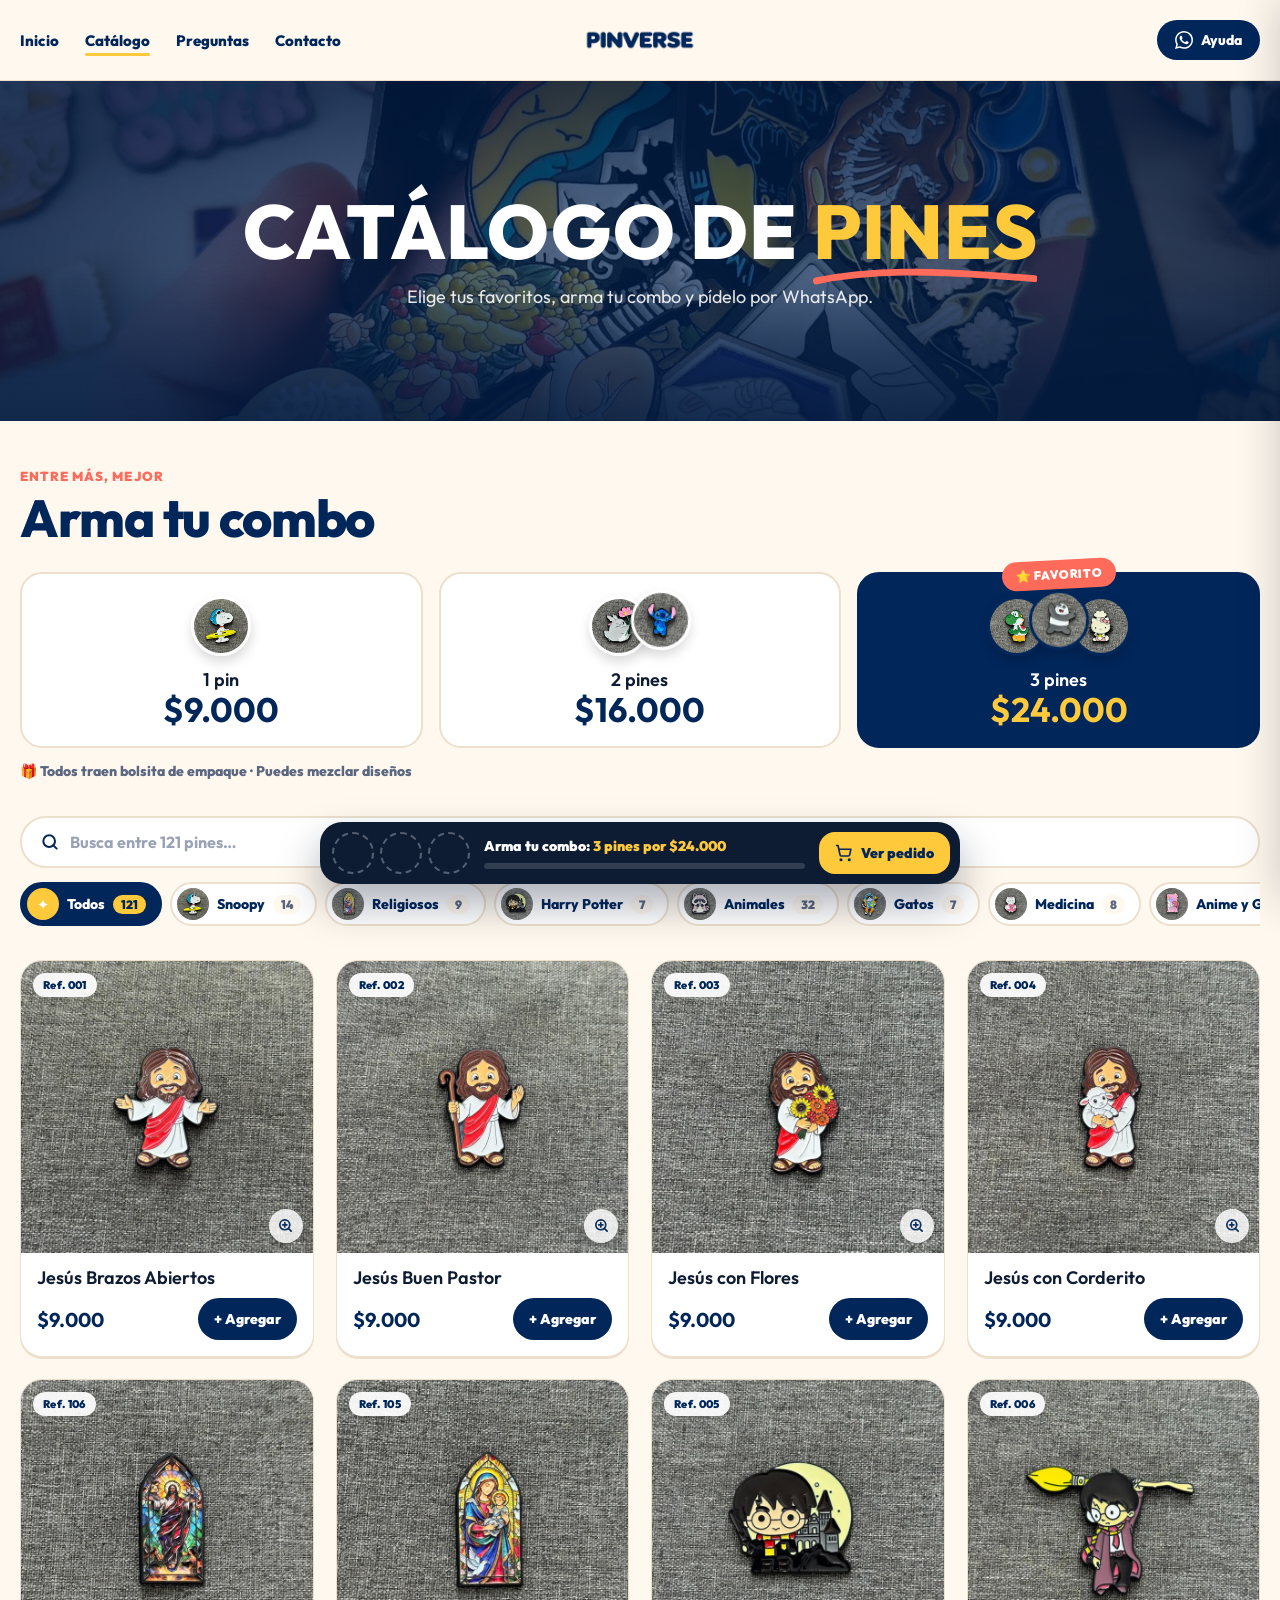
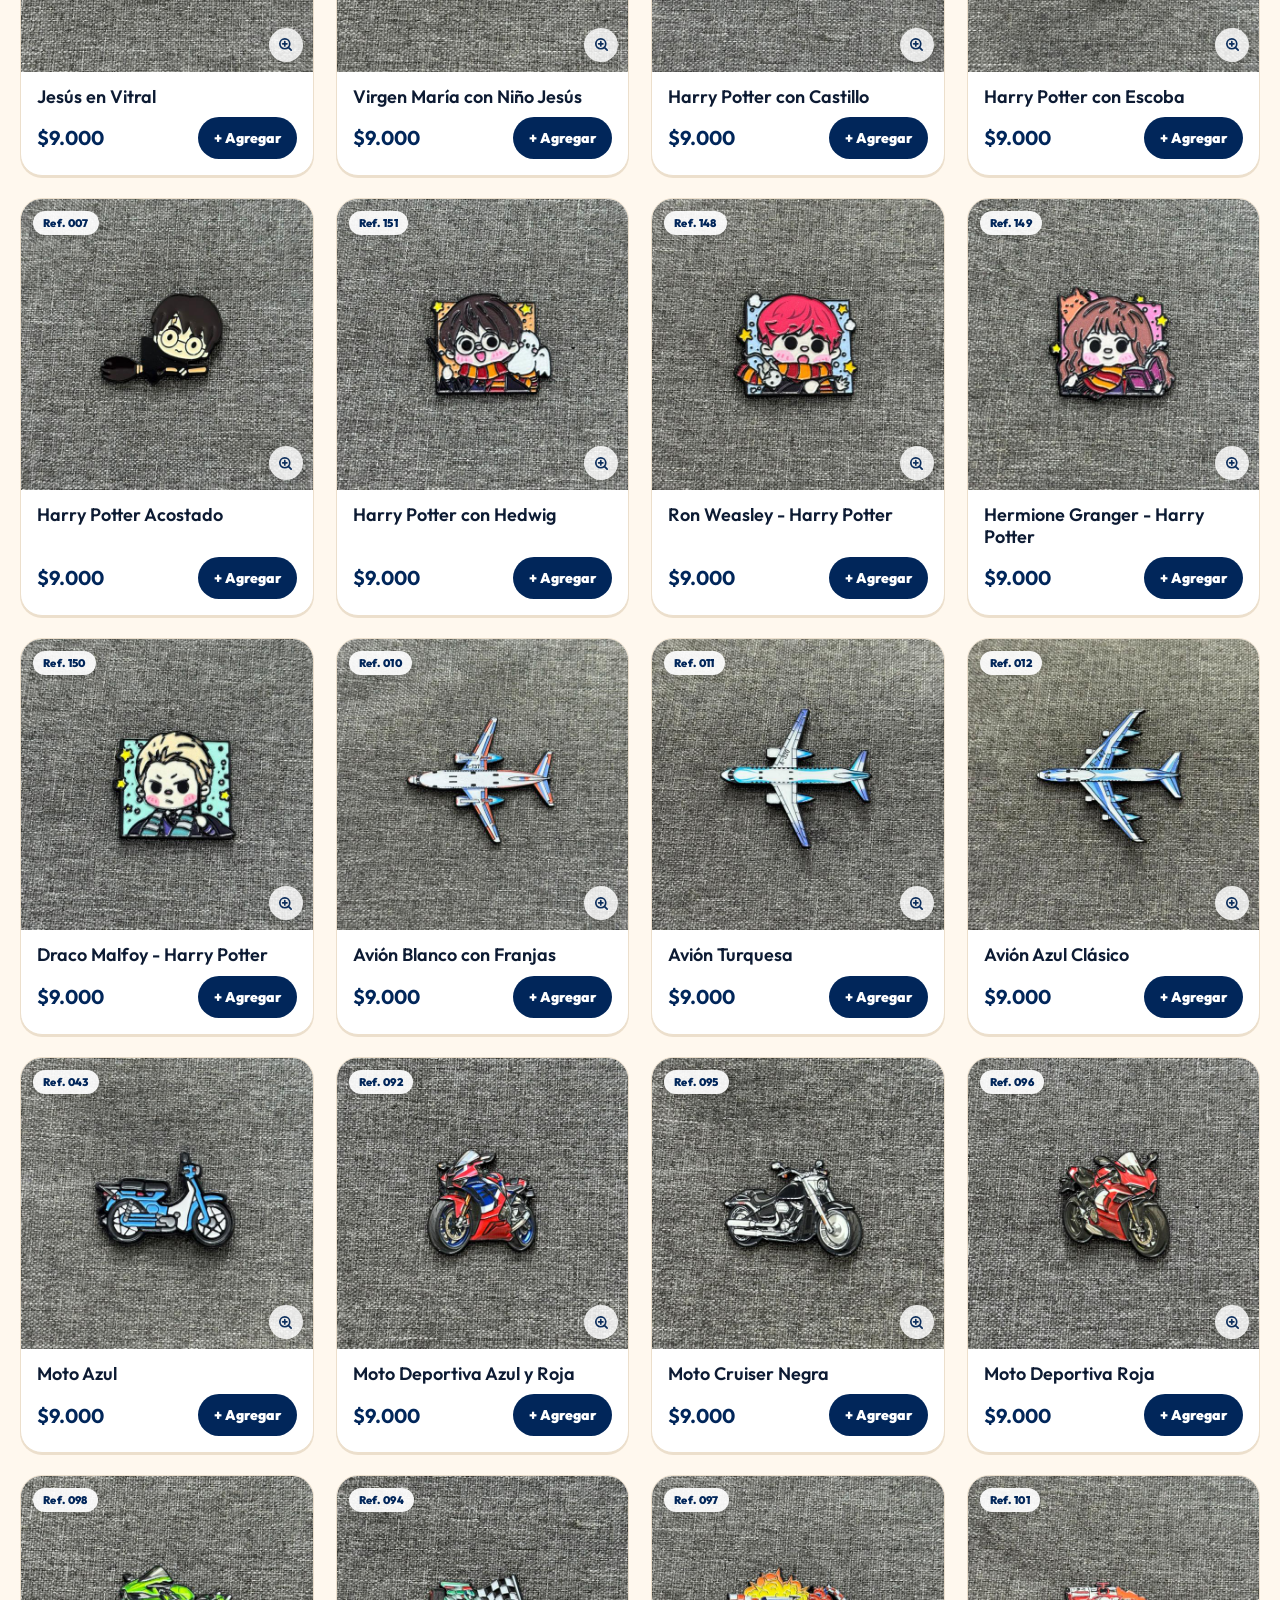
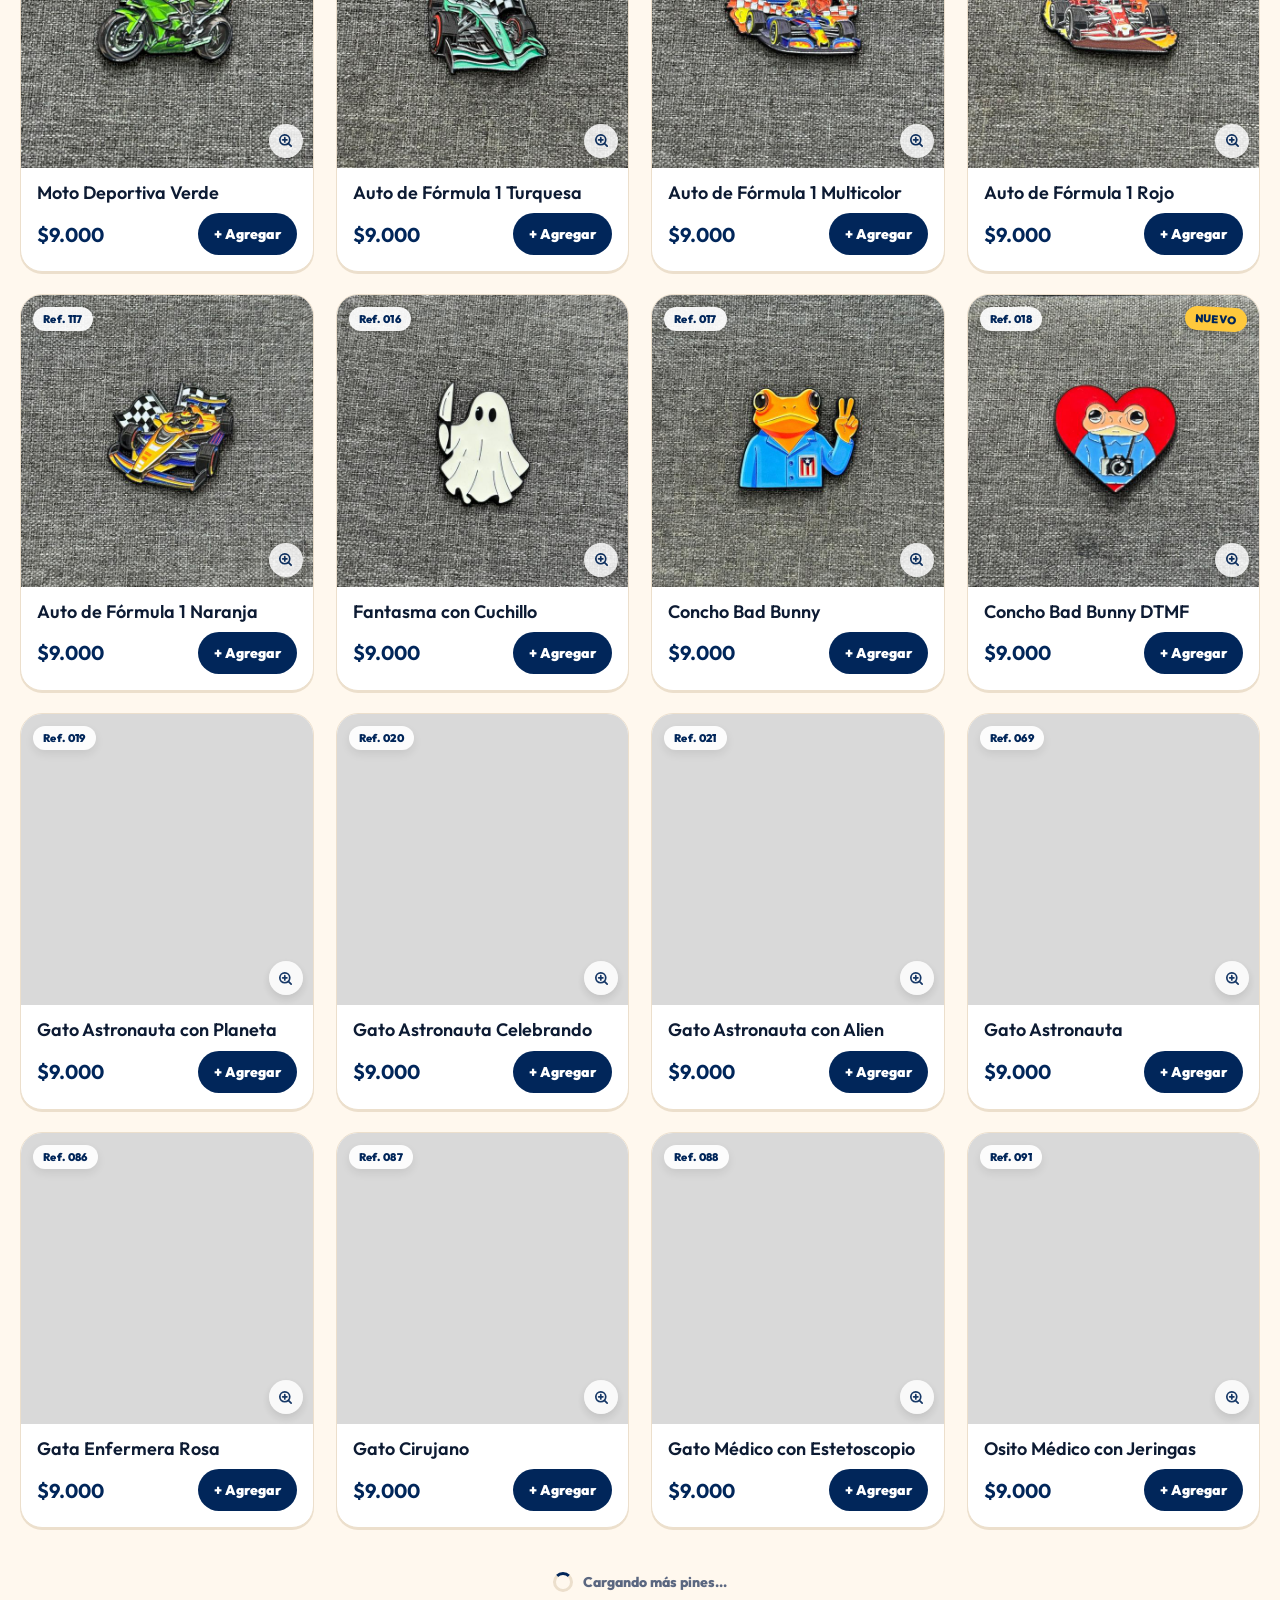
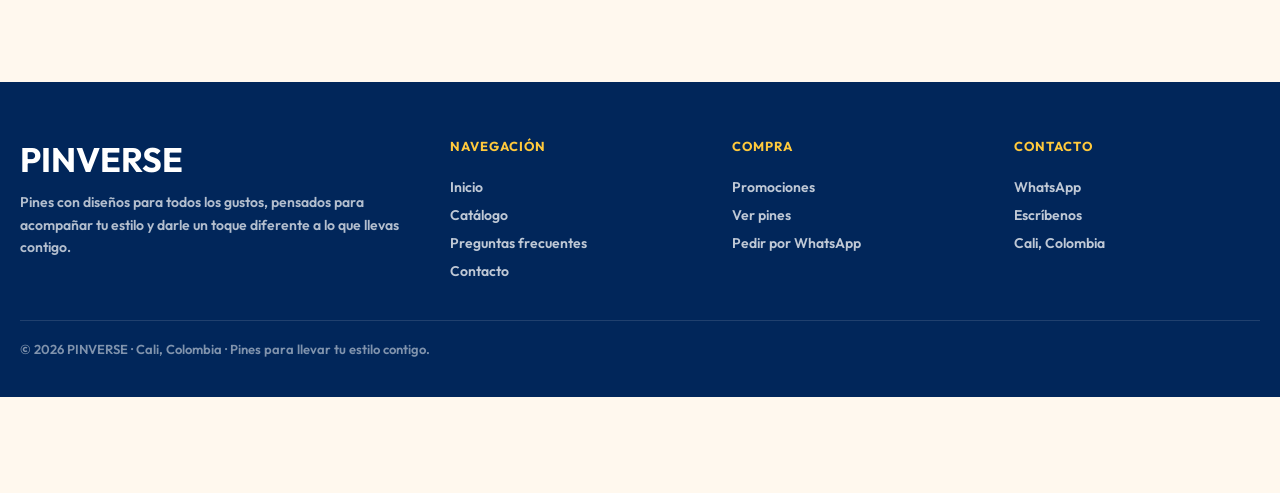
==== catalogo/index.html @ 2a7388b0 "Productos desde Google Sheets y nueva vista ampliada del pin - El catálogo y las novedades de inicio" ====
<!DOCTYPE html>
<html lang="es">
<head>
  <meta charset="UTF-8" />
  <meta name="viewport" content="width=device-width, initial-scale=1.0" />
  <meta name="theme-color" content="#01265a" />
  <meta name="description" content="Catálogo de pines PINVERSE. Explora tus diseños favoritos, arma tu combo y realiza tu pedido directamente por WhatsApp." />
  <title>PINVERSE · Catálogo</title>
  <link rel="icon" type="image/png" href="../imagenes/favicon.png" />
  <link rel="preconnect" href="https://fonts.googleapis.com" />
  <link rel="preconnect" href="https://fonts.gstatic.com" crossorigin />
  <link href="https://fonts.googleapis.com/css2?family=Outfit:wght@400;500;600;700;800;900&display=swap" rel="stylesheet" />

  <link rel="stylesheet" href="../recursos/pinverse.css" />

  <style>
    /* Estilos propios del catálogo (los compartidos están en recursos/pinverse.css) */
    body{ padding-bottom:96px; }

    /* =========================
       BUSCADOR Y FILTROS (fijos al bajar)
       ========================= */
    .toolbar{
      position:sticky; top:var(--header-h); z-index:30;
      background:rgba(255,248,238,.94);
      backdrop-filter:blur(12px);
      padding:12px 0;
      margin:0 0 6px;
    }
    .search-box{
      position:relative;
      display:flex; align-items:center;
      background:var(--paper);
      border:2px solid var(--line);
      border-radius:999px;
      height:52px;
      padding:0 8px 0 48px;
      transition:border-color .2s, box-shadow .2s;
    }
    .search-box:focus-within{ border-color:var(--navy); box-shadow:0 0 0 4px rgba(1,38,90,.08); }
    .search-icon{ position:absolute; left:18px; width:20px; height:20px; stroke:var(--navy); }
    .search-box input{
      flex:1; min-width:0; height:100%;
      border:0; outline:0; background:transparent;
      font-weight:700; font-size:16px; color:var(--ink);
    }
    .search-box input::placeholder{ color:#9aa3b5; }
    .search-box input::-webkit-search-cancel-button{ display:none; }
    .search-clear-btn{
      width:36px; height:36px; border-radius:50%;
      background:var(--cream); color:var(--navy);
      font-size:20px; font-weight:800;
      display:grid; place-items:center;
    }

    .category-rail{
      display:flex; gap:8px;
      overflow-x:auto; scrollbar-width:none;
      margin:12px 0 0; padding:2px 0 4px;
      scroll-snap-type:x proximity;
    }
    .category-rail::-webkit-scrollbar{ display:none; }
    .category-chip{
      flex:0 0 auto;
      display:inline-flex; align-items:center; gap:8px;
      height:44px; padding:0 14px 0 5px;
      background:var(--paper);
      border:2px solid var(--line);
      border-radius:999px;
      font-weight:800; font-size:14px; color:var(--navy);
      white-space:nowrap;
      scroll-snap-align:start;
      transition:border-color .2s, background .2s, transform .2s var(--ease);
    }
    .category-chip:hover{ border-color:var(--navy); transform:translateY(-2px); }
    .category-chip-img{ width:32px; height:32px; border-radius:50%; overflow:hidden; background:#ddd; flex:0 0 32px; }
    .category-chip-img img{ width:100%; height:100%; object-fit:cover; transform:scale(1.5); }
    .category-chip-all{
      width:32px; height:32px; border-radius:50%; flex:0 0 32px;
      display:grid; place-items:center; background:var(--sun); font-size:15px;
    }
    .category-chip-count{
      font-size:12px; font-weight:900;
      background:var(--cream); color:var(--muted);
      padding:2px 8px; border-radius:999px;
    }
    .category-chip.is-active{ background:var(--navy); border-color:var(--navy); color:#fff; }
    .category-chip.is-active .category-chip-count{ background:var(--sun); color:var(--navy); }


    /* =========================
       GRILLA DE PRODUCTOS
       ========================= */
    #productos{ padding-top:24px; }
    .products-grid{
      display:grid;
      grid-template-columns:repeat(4, minmax(0, 1fr));
      gap:22px;
      margin-top:18px;
    }

    .skel{ display:block; height:14px; border-radius:8px; background:linear-gradient(110deg, #ece7df 30%, #f6f2ec 50%, #ece7df 70%) 0 0/200% 100%; animation:skeleton 1.4s linear infinite; }
    .skel.corto{ width:55%; }
    .skel.boton{ height:40px; border-radius:999px; margin-top:4px; }

    .empty-state{
      grid-column:1 / -1;
      background:var(--paper); border:2px dashed var(--line); border-radius:var(--radius);
      padding:48px 20px; text-align:center;
    }
    .empty-state-mark::before{ content:"🔍"; font-size:40px; display:block; margin-bottom:10px; }
    .empty-state h3{ font-family:var(--display); font-weight:600; font-size:24px; color:var(--navy); margin-bottom:6px; }
    .empty-state p{ color:var(--muted); font-weight:700; max-width:420px; margin:0 auto 18px; line-height:1.5; }
    .empty-state button{ background:var(--sun); color:var(--navy); font-weight:900; padding:12px 20px; border-radius:999px; }

    .load-more-wrap{ display:flex; justify-content:center; margin-top:34px; }
    .load-more-btn{
      position:relative; overflow:hidden;
      display:inline-flex; align-items:center; gap:14px;
      background:var(--paper); color:var(--navy);
      border:2px solid var(--navy);
      padding:14px 26px 18px; border-radius:999px;
      font-weight:900; font-size:16px;
      transition:transform .2s var(--ease), background .2s, color .2s;
    }
    .load-more-btn:hover{ transform:translateY(-3px); background:var(--navy); color:#fff; }
    .load-more-btn > span:first-child{ display:flex; flex-direction:column; align-items:flex-start; line-height:1.2; }
    .load-more-count{ font-size:12px; font-weight:800; opacity:.7; }
    .load-more-icon{ font-size:20px; }
    .load-more-loader{ display:none; align-items:center; gap:10px; font-weight:800; font-size:14px; color:var(--muted); padding:10px 16px; border-radius:999px; }
    .spinner{
      width:20px; height:20px; border-radius:50%;
      border:3px solid var(--line); border-top-color:var(--navy);
      animation:spin .8s linear infinite;
    }
    @keyframes spin{ to{ transform:rotate(360deg); } }
    .load-more-wrap.auto .load-more-loader{ display:inline-flex; }
    .load-more-wrap.auto .load-more-btn{ display:none; }
    .load-progress-track{ position:absolute; left:0; right:0; bottom:0; height:5px; background:rgba(1,38,90,.1); }
    .load-more-progress{ display:block; height:100%; width:0; background:linear-gradient(90deg, var(--sun), var(--coral)); transition:width .5s var(--ease); }

    /* =========================
       BARRA DE COMBO (abre el carrito)
       ========================= */
    .combo-bar{
      position:fixed; left:50%; bottom:16px; z-index:60;
      width:min(calc(100% - 24px), 640px);
      transform:translateX(-50%);
      background:var(--ink); color:#fff;
      border-radius:22px;
      padding:10px 10px 10px 12px;
      display:flex; align-items:center; gap:14px;
      box-shadow:0 20px 40px rgba(13,27,51,.35);
      text-align:left;
      transition:transform .35s var(--ease);
    }
    .combo-bar:hover{ transform:translateX(-50%) translateY(-3px); }
    .combo-bar.cart-pulse{ animation:bump .55s var(--ease); }
    @keyframes bump{ 30%{ transform:translateX(-50%) translateY(-10px) scale(1.02); } }
    .combo-slots{ display:flex; gap:6px; position:relative; }
    .slot{
      width:42px; height:42px; flex:0 0 42px; border-radius:50%;
      border:2px dashed rgba(255,255,255,.3);
      overflow:hidden; position:relative;
      display:grid; place-items:center;
    }
    .slot img{ width:100%; height:100%; object-fit:cover; transform:scale(1.4); animation:slotIn .4s var(--ease); }
    @keyframes slotIn{ from{ transform:scale(.3); opacity:0; } }
    .slot.filled{ border:2px solid var(--sun); }
    .combo-info{ flex:1; min-width:0; }
    .combo-msg{ display:block; font-weight:900; font-size:14px; line-height:1.3; }
    .combo-msg em{ font-style:normal; color:var(--sun); }
    .combo-progress{ display:block; height:6px; border-radius:6px; background:rgba(255,255,255,.15); margin-top:7px; overflow:hidden; }
    .combo-progress span{ display:block; height:100%; width:0; background:linear-gradient(90deg, var(--sun), var(--coral)); border-radius:6px; transition:width .5s var(--ease); }
    .combo-total{ font-family:var(--display); font-weight:700; font-size:20px; white-space:nowrap; }
    .combo-go{
      display:inline-flex; align-items:center; gap:8px;
      background:var(--sun); color:var(--navy);
      font-weight:900; font-size:14px;
      padding:12px 16px; border-radius:16px; white-space:nowrap;
    }
    .combo-go svg{ width:18px; height:18px; stroke:currentColor; fill:none; stroke-width:2.2; stroke-linecap:round; stroke-linejoin:round; }
    .cart-float-count{
      position:absolute; top:-6px; left:-6px;
      min-width:20px; height:20px; padding:0 5px; border-radius:999px;
      background:var(--coral); color:#fff; font-size:11px; font-weight:900;
      display:grid; place-items:center; border:2px solid var(--ink);
    }
    .combo-bar.is-empty .cart-float-count, .combo-bar.is-empty .combo-total{ display:none; }

    .cart-fly-image{
      position:fixed; z-index:90; pointer-events:none;
      border-radius:50%; object-fit:cover;
      box-shadow:0 10px 24px rgba(0,0,0,.25);
      border:3px solid var(--sun);
    }

    /* =========================
       CARRITO (panel lateral)
       ========================= */
    .cart-overlay{
      position:fixed; inset:0; z-index:80;
      background:rgba(13,27,51,.5);
      opacity:0; visibility:hidden; transition:.3s ease;
    }
    .cart-overlay.is-open{ opacity:1; visibility:visible; }
    .cart-drawer{
      position:fixed; top:0; right:0; z-index:81;
      width:min(100%, 430px); height:100dvh;
      background:var(--cream);
      display:flex; flex-direction:column;
      transform:translateX(104%);
      transition:transform .4s var(--ease);
      box-shadow:-20px 0 40px rgba(13,27,51,.2);
    }
    .cart-drawer.is-open{ transform:none; }
    .cart-head{ display:flex; align-items:flex-start; justify-content:space-between; gap:14px; padding:22px 20px 16px; border-bottom:1px solid var(--line); }
    .cart-title-line{ display:flex; align-items:center; gap:10px; margin-bottom:4px; }
    .cart-title-line strong{ font-family:var(--display); font-weight:700; font-size:26px; color:var(--navy); }
    .cart-mini-count{ background:var(--sun); color:var(--navy); font-weight:900; font-size:12px; padding:4px 10px; border-radius:999px; }
    .cart-title > span{ font-size:14px; font-weight:700; color:var(--muted); }
    .cart-close{ width:42px; height:42px; border-radius:50%; background:var(--paper); border:2px solid var(--line); font-size:24px; color:var(--navy); display:grid; place-items:center; flex:0 0 42px; }
    .cart-body{ flex:1; overflow-y:auto; padding:16px 20px; }
    .cart-list{ display:grid; gap:10px; }
    .cart-item{
      display:flex; align-items:center; gap:12px;
      background:var(--paper); border:1px solid var(--line); border-radius:18px;
      padding:8px 10px 8px 8px;
      animation:cardIn .35s var(--ease) both;
    }
    .cart-item img{ width:60px; height:60px; border-radius:14px; object-fit:cover; flex:0 0 60px; }
    .cart-item-info{ flex:1; min-width:0; display:flex; flex-direction:column; gap:2px; }
    .cart-item-name{ font-family:var(--display); font-weight:600; font-size:16px; line-height:1.2; color:var(--ink); }
    .cart-item-ref{ font-size:12px; font-weight:800; color:var(--muted); }
    .cart-item-price{ font-weight:900; font-size:14px; color:var(--navy); }
    .cart-remove{ width:34px; height:34px; border-radius:50%; background:var(--cream); color:var(--coral); font-size:20px; font-weight:900; flex:0 0 34px; display:grid; place-items:center; }
    .cart-remove:hover{ background:var(--coral); color:#fff; }
    .cart-empty{ height:100%; display:grid; place-items:center; text-align:center; padding:20px; }
    .cart-empty-icon{ width:72px; height:72px; margin:0 auto 14px; border-radius:50%; background:var(--paper); border:2px dashed var(--line); display:grid; place-items:center; }
    .cart-empty-icon svg{ width:30px; height:30px; stroke:var(--navy); fill:none; stroke-width:2; }
    .cart-empty strong{ display:block; font-family:var(--display); font-weight:600; font-size:20px; color:var(--navy); margin-bottom:6px; }
    .cart-empty p{ color:var(--muted); font-weight:700; line-height:1.5; }
    .cart-foot{ padding:16px 20px 20px; border-top:1px solid var(--line); background:var(--paper); }
    .cart-goal{ font-weight:900; font-size:14px; color:var(--navy); background:var(--cream); border-radius:14px; padding:10px 12px; margin-bottom:12px; }
    .cart-goal em{ font-style:normal; color:var(--coral); }
    .cart-price-total{ display:flex; align-items:baseline; justify-content:space-between; }
    .cart-price-total span{ font-weight:800; color:var(--muted); }
    .cart-price-total strong{ font-family:var(--display); font-weight:700; font-size:32px; color:var(--navy); }
    .cart-promo-summary{ font-size:13px; font-weight:700; color:var(--muted); margin:2px 0 14px; }
    .cart-actions{ display:grid; grid-template-columns:auto 1fr; gap:10px; }
    .cart-clear{ padding:0 18px; min-height:52px; border-radius:16px; border:2px solid var(--line); font-weight:900; color:var(--muted); }
    .cart-whatsapp{ min-height:52px; border-radius:16px; background:var(--whatsapp); color:#fff; font-weight:900; font-size:16px; display:inline-flex; align-items:center; justify-content:center; gap:8px; }
    .cart-whatsapp:disabled, .cart-clear:disabled{ opacity:.45; cursor:not-allowed; }

    /* =========================
       ETIQUETAS Y LUPA EN LAS TARJETAS
       ========================= */
    .image-area[data-view-id]{ cursor:zoom-in; }
    .product-tag{
      position:absolute; top:12px; right:12px; z-index:3;
      font-size:11px; font-weight:900; letter-spacing:.03em; text-transform:uppercase;
      padding:5px 10px; border-radius:999px;
      transform:rotate(3deg);
      box-shadow:0 4px 10px rgba(0,0,0,.12);
    }
    .tag-nuevo{ background:var(--sun); color:var(--navy); }
    .tag-mas-vendido{ background:var(--coral); color:#fff; }
    .zoom-hint{
      position:absolute; right:10px; bottom:10px; z-index:3;
      width:34px; height:34px; border-radius:50%;
      display:grid; place-items:center;
      background:rgba(255,255,255,.92); color:var(--navy);
      box-shadow:0 4px 10px rgba(0,0,0,.12);
      opacity:.9; transition:transform .2s var(--ease), opacity .2s;
      pointer-events:none;
    }
    .zoom-hint svg{ width:17px; height:17px; stroke:currentColor; fill:none; stroke-width:2.4; stroke-linecap:round; }
    .product-card.is-active .zoom-hint{ transform:scale(1.12); opacity:1; }

    /* =========================
       VISTA AMPLIADA DEL PIN (tarjeta flotante que crece desde la foto)
       ========================= */
    .viewer{
      position:fixed; inset:0; z-index:90;
      display:grid; place-items:center;
      padding:16px;
      visibility:hidden;
    }
    .viewer.is-open{ visibility:visible; }
    .viewer-backdrop{
      position:absolute; inset:0;
      background:rgba(13,27,51,.55);
      backdrop-filter:blur(8px); -webkit-backdrop-filter:blur(8px);
      opacity:0; transition:opacity .35s ease;
    }
    .viewer.is-open .viewer-backdrop{ opacity:var(--backdrop, 1); }
    .viewer.is-dragging .viewer-backdrop{ transition:none; }
    .viewer-panel{
      position:relative;
      width:min(100%, 780px);
      display:grid; grid-template-columns:1.1fr 1fr;
      background:var(--paper);
      border-radius:28px;
      overflow:hidden;
      box-shadow:0 30px 70px rgba(0,0,0,.35);
      transform-origin:0 0;
      will-change:transform;
      outline:none;
    }
    .viewer-stage{
      position:relative; aspect-ratio:1/1;
      overflow:hidden; background:#d9d9d9;
      cursor:zoom-in; touch-action:none; user-select:none; -webkit-user-select:none;
    }
    .viewer-stage.zoomed{ cursor:zoom-out; }
    .viewer-stage img{
      width:100%; height:100%; object-fit:cover; display:block;
      transition:transform .35s var(--ease);
      pointer-events:none; -webkit-user-drag:none;
    }
    .viewer-stage.zoomed img{ transform:scale(2.4); }
    .viewer-stage.is-panning img{ transition:none; }
    .viewer-close{
      position:absolute; top:12px; right:12px; z-index:5;
      width:38px; height:38px; border-radius:50%;
      background:rgba(255,255,255,.94); color:var(--navy);
      font-size:24px; line-height:1; display:grid; place-items:center;
      box-shadow:0 4px 12px rgba(0,0,0,.15);
      transition:transform .2s var(--ease);
    }
    .viewer-close:hover{ transform:rotate(90deg); }
    .viewer-count{
      position:absolute; top:16px; left:14px; z-index:4;
      background:rgba(13,27,51,.62); color:#fff;
      backdrop-filter:blur(4px); -webkit-backdrop-filter:blur(4px);
      font-size:12px; font-weight:800; padding:5px 10px; border-radius:999px;
    }
    .viewer-nav{
      position:absolute; top:50%; z-index:3;
      width:40px; height:40px; margin-top:-20px; border-radius:50%;
      background:rgba(255,255,255,.92); color:var(--navy);
      font-size:26px; line-height:1; display:grid; place-items:center;
      box-shadow:0 4px 12px rgba(0,0,0,.15);
      transition:transform .2s var(--ease), opacity .2s;
    }
    .viewer-nav:hover{ transform:scale(1.1); }
    .viewer-nav.prev{ left:10px; }
    .viewer-nav.next{ right:10px; }
    .viewer-hint{
      position:absolute; left:50%; bottom:12px; transform:translateX(-50%); z-index:3;
      background:rgba(13,27,51,.7); color:#fff;
      font-size:12px; font-weight:800; white-space:nowrap;
      padding:6px 12px; border-radius:999px;
      pointer-events:none;
      animation:hintOut .4s 2.4s forwards;
    }
    @keyframes hintOut{ to{ opacity:0; transform:translate(-50%, 6px); } }
    .viewer-stage.zoomed .viewer-nav,
    .viewer-stage.zoomed .viewer-count,
    .viewer-stage.zoomed .viewer-hint{ opacity:0; pointer-events:none; }

    .viewer-info{ padding:26px 24px 24px; display:flex; flex-direction:column; gap:10px; }
    .viewer-info > *{ opacity:0; transform:translateY(12px); transition:opacity .3s ease, transform .4s var(--ease); }
    .viewer.is-ready .viewer-info > *{ opacity:1; transform:none; }
    .viewer.is-ready .viewer-info > :nth-child(2){ transition-delay:.05s; }
    .viewer.is-ready .viewer-info > :nth-child(3){ transition-delay:.1s; }
    .viewer.is-ready .viewer-info > :nth-child(4){ transition-delay:.15s; }
    .viewer-meta{ display:flex; align-items:center; gap:8px; flex-wrap:wrap; }
    .viewer-meta .product-tag{ position:static; transform:none; box-shadow:none; }
    .viewer-ref{ background:var(--cream); color:var(--navy); font-size:12px; font-weight:900; padding:6px 12px; border-radius:999px; }
    .viewer-info h3{ font-family:var(--display); font-weight:800; font-size:28px; line-height:1.1; color:var(--navy); letter-spacing:-.02em; }
    .viewer-note{ color:var(--muted); font-weight:600; font-size:15px; line-height:1.5; }
    .viewer-buy{ margin-top:auto; display:flex; align-items:center; justify-content:space-between; gap:12px; padding-top:6px; }
    .viewer-buy .product-price{ font-size:26px; }
    .viewer-buy .btn-cart{ min-height:50px; padding:0 22px; font-size:15px; }

    /* =========================
       COMBO SUGERIDO EN EL CARRITO
       ========================= */
    .cart-suggest{ margin-top:18px; }
    .cart-suggest-title{ font-family:var(--display); font-weight:700; font-size:17px; color:var(--navy); margin-bottom:2px; }
    .cart-suggest-sub{ font-size:13px; font-weight:700; color:var(--muted); margin-bottom:10px; }
    .cart-suggest-row{ display:grid; grid-template-columns:repeat(4, minmax(0, 1fr)); gap:8px; }
    .suggest{
      display:flex; flex-direction:column; align-items:stretch;
      background:var(--paper); border:1px solid var(--line); border-radius:14px;
      overflow:hidden; text-align:center;
      transition:transform .2s var(--ease), border-color .2s;
    }
    .suggest:hover{ transform:translateY(-3px); border-color:var(--navy); }
    .suggest img{ width:100%; aspect-ratio:1/1; object-fit:cover; }
    .suggest-name{
      font-size:11.5px; font-weight:800; color:var(--ink); line-height:1.2;
      padding:6px 5px 4px; min-height:34px;
      display:-webkit-box; -webkit-line-clamp:2; -webkit-box-orient:vertical; overflow:hidden;
    }
    .suggest-add{ margin:0 6px 6px; padding:6px 0; border-radius:999px; background:var(--navy); color:#fff; font-size:12px; font-weight:900; }

    /* =========================
       RESPONSIVE DEL CATÁLOGO
       ========================= */
    @media (max-width:1024px){
      .products-grid{ grid-template-columns:repeat(3, minmax(0, 1fr)); }
    }
    @media (max-width:640px){
      body{ padding-bottom:90px; }
      .toolbar{ padding:10px 0; }
      .search-box{ height:48px; padding-left:42px; }
      .search-icon{ left:15px; }
      .products-grid{ grid-template-columns:repeat(2, minmax(0, 1fr)); gap:12px; }
      .combo-bar{ gap:10px; padding:9px; bottom:12px; border-radius:20px; }
      .slot{ width:34px; height:34px; flex-basis:34px; }
      .combo-total{ display:none; }
      .combo-msg{ font-size:13px; }
      .combo-go{ padding:11px 12px; }
      .combo-go .label{ display:none; }
      .product-tag{ top:8px; right:8px; font-size:9.5px; padding:4px 7px; }
      .zoom-hint{ width:28px; height:28px; right:8px; bottom:8px; }
      .zoom-hint svg{ width:14px; height:14px; }

      .viewer{ padding:18px; }
      .viewer-panel{ width:min(100%, 400px); grid-template-columns:1fr; border-radius:24px; }
      .viewer-info{ padding:14px 16px 16px; gap:8px; }
      .viewer-info h3{ font-size:20px; }
      .viewer-note{ display:none; }
      .viewer-buy{ padding-top:2px; }
      .viewer-buy .product-price{ font-size:22px; }
      .viewer-buy .btn-cart{ flex:1; min-height:46px; font-size:14px; }
      .viewer-nav{ width:34px; height:34px; margin-top:-17px; font-size:22px; }
      .viewer-close{ width:34px; height:34px; font-size:22px; }

      .cart-suggest-row{ grid-template-columns:repeat(4, minmax(0, 1fr)); gap:6px; }
      .suggest-name{ font-size:10.5px; }
      .suggest-add{ font-size:11px; }
    }
  </style>
</head>
<body>
  <input type="checkbox" id="menu-toggle" class="menu-toggle" aria-hidden="true" />
  <label for="menu-toggle" class="mobile-overlay" aria-label="Cerrar menú"></label>
  <aside class="mobile-drawer" aria-label="Menú móvil">
    <div class="mobile-drawer-head">
      <a href="../index.html" aria-label="Ir al inicio"><img src="../imagenes/logo.png" alt="PINVERSE" /></a>
      <label for="menu-toggle" class="mobile-close" aria-label="Cerrar menú">×</label>
    </div>
    <nav class="mobile-drawer-nav">
      <a href="../index.html">Inicio</a>
      <a href="../catalogo/" aria-current="page">Catálogo</a>
      <a href="#promociones">Promociones</a>
      <a href="../preguntas/">Preguntas frecuentes</a>
      <a href="../contacto/">Contacto</a>
    </nav>
  </aside>

  <header class="header">
    <div class="wrap nav">
      <div class="nav-left">
        <label for="menu-toggle" class="menu-btn" aria-label="Abrir menú">
          <svg viewBox="0 0 24 24" aria-hidden="true"><path d="M4 7h16M4 12h16M4 17h10"/></svg>
        </label>
        <nav class="nav-links" aria-label="Navegación principal">
          <a href="../index.html">Inicio</a>
          <a href="../catalogo/" aria-current="page">Catálogo</a>
          <a href="../preguntas/">Preguntas</a>
          <a href="../contacto/">Contacto</a>
        </nav>
      </div>
      <a href="../index.html" class="nav-logo" aria-label="Ir al inicio de PINVERSE"><img src="../imagenes/logo.png" alt="PINVERSE" /></a>
      <div class="nav-right">
        <a class="nav-cta" href="https://wa.me/573116821619?text=Hola%2C%20estoy%20viendo%20el%20cat%C3%A1logo%20de%20PINVERSE%20y%20quisiera%20recibir%20informaci%C3%B3n%20sobre%20los%20pines.%20%C2%BFMe%20pueden%20ayudar%3F" target="_blank" rel="noopener noreferrer">
          <svg viewBox="0 0 24 24" aria-hidden="true"><path d="M20.52 3.48A11.8 11.8 0 0 0 12.07 0C5.5 0 .15 5.35.15 11.92c0 2.1.55 4.15 1.59 5.95L0 24l6.31-1.65a11.9 11.9 0 0 0 5.76 1.47h.01c6.57 0 11.92-5.35 11.92-11.92 0-3.18-1.24-6.17-3.48-8.42Zm-8.45 18.3a9.9 9.9 0 0 1-5.05-1.39l-.36-.21-3.74.98 1-3.65-.23-.37a9.86 9.86 0 0 1-1.52-5.24c0-5.45 4.44-9.89 9.9-9.89 2.64 0 5.12 1.03 6.99 2.9a9.83 9.83 0 0 1 2.9 6.99c0 5.46-4.44 9.89-9.88 9.89Zm5.43-7.42c-.3-.15-1.77-.87-2.04-.96-.27-.1-.47-.15-.66.15-.2.3-.76.96-.93 1.16-.17.2-.34.22-.64.08-.3-.15-1.25-.46-2.38-1.47-.88-.79-1.48-1.76-1.65-2.06-.17-.3-.02-.46.13-.61.13-.13.3-.34.45-.5.15-.17.2-.3.3-.5.1-.2.05-.38-.02-.53-.08-.15-.67-1.62-.92-2.22-.24-.58-.49-.5-.66-.51h-.57c-.2 0-.52.08-.8.38-.27.3-1.04 1.02-1.04 2.49s1.07 2.88 1.22 3.08c.15.2 2.1 3.2 5.08 4.48.71.31 1.26.49 1.69.63.71.23 1.36.2 1.88.12.57-.08 1.77-.72 2.02-1.42.25-.7.25-1.29.17-1.42-.08-.13-.27-.2-.57-.35Z"/></svg>
          Ayuda
        </a>
      </div>
    </div>
  </header>

  <main>
    <section class="hero">
      <div class="hero-bg" style="background-image:url('../imagenes/banner-imagen-catalogo.jpg')" aria-hidden="true"></div>
      <div class="wrap hero-content">
        <h1>Catálogo de <span class="hl">pines<svg viewBox="0 0 200 20" preserveAspectRatio="none" aria-hidden="true"><path d="M3 14 C 50 4, 100 4, 197 12"/></svg></span></h1>
        <p>Elige tus favoritos, arma tu combo y pídelo por WhatsApp.</p>
      </div>
    </section>

    <section class="section wrap" id="promociones" aria-label="Promociones">
      <div class="section-head">
        <div>
          <span class="eyebrow">Entre más, mejor</span>
          <h2>Arma tu combo</h2>
        </div>
      </div>
      <div class="combos">
        <div class="combo">
          <div class="combo-pins"><span><img src="../imagenes/pin23.jpeg" alt="" /></span></div>
          <h3>1 pin</h3>
          <div class="combo-price">$9.000</div>
        </div>
        <div class="combo">
          <div class="combo-pins"><span><img src="../imagenes/pin81.jpeg" alt="" /></span><span><img src="../imagenes/pin57.jpeg" alt="" /></span></div>
          <h3>2 pines</h3>
          <div class="combo-price">$16.000</div>
        </div>
        <div class="combo featured">
          <span class="combo-flag">⭐ Favorito</span>
          <div class="combo-pins"><span><img src="../imagenes/pin112.jpeg" alt="" /></span><span><img src="../imagenes/pin126.jpeg" alt="" /></span><span><img src="../imagenes/pin62.jpeg" alt="" /></span></div>
          <h3>3 pines</h3>
          <div class="combo-price">$24.000</div>
        </div>
      </div>
      <p class="promo-note">🎁 Todos traen bolsita de empaque · Puedes mezclar diseños</p>
    </section>

    <section class="section wrap" id="productos">
      <div class="toolbar">
        <label class="sr-only" for="searchInputPanel">Buscar pines por nombre</label>
        <div class="search-box">
          <svg class="search-icon" viewBox="0 0 24 24" fill="none" stroke-width="2.4" stroke-linecap="round" aria-hidden="true"><circle cx="11" cy="11" r="7"></circle><path d="m20 20-4-4"></path></svg>
          <input type="search" id="searchInputPanel" placeholder="Busca tu pin: Snoopy, gato, Yoshi…" autocomplete="off" spellcheck="false" />
          <button class="search-clear-btn" id="searchClearBtn" type="button" aria-label="Limpiar búsqueda" hidden>×</button>
        </div>

        <div class="category-rail" id="categoryRail" aria-label="Categorías"></div>

        <!-- Lista de categorías: alimenta los chips de arriba (no se muestra) -->
        <select id="categorySelectPanel" hidden aria-hidden="true" tabindex="-1">
          <option value="">Todas</option>
          <option value="snoopy">Snoopy</option>
          <option value="religiosos">Religiosos</option>
          <option value="harry-potter">Harry Potter</option>
          <option value="animales">Animales</option>
          <option value="gatos">Gatos</option>
          <option value="medicina">Medicina</option>
          <option value="anime">Anime y Ghibli</option>
          <option value="videojuegos">Videojuegos</option>
          <option value="vehiculos">Vehículos</option>
          <option value="deportes">Deportes</option>
          <option value="marvel">Marvel</option>
          <option value="sanrio">Sanrio</option>
          <option value="cine-series">Cine y series</option>
          <option value="caricaturas">Caricaturas</option>
          <option value="musica">Música</option>
          <option value="halloween">Halloween</option>
          <option value="amor">Amor y amistad</option>
        </select>
      </div>

      <div class="products-grid" id="productGrid" aria-label="Listado de pines"></div>

      <div class="load-more-wrap" id="loadMoreWrap">
        <button class="load-more-loader" id="loadMoreAuto" type="button" aria-label="Cargar más pines"><span class="spinner" aria-hidden="true"></span>Cargando más pines…</button>
        <button id="loadMoreBtn" class="load-more-btn" type="button">
          <span>
            <span class="load-more-label">Ver más pines</span>
            <span class="load-more-count" id="loadMoreCount" aria-live="polite"></span>
          </span>
          <span class="load-more-icon" aria-hidden="true">↓</span>
          <span class="load-progress-track" aria-hidden="true"><span class="load-more-progress" id="loadMoreProgress"></span></span>
        </button>
      </div>
    </section>
  </main>

  <footer class="footer">
    <div class="wrap">
      <div class="footer-grid">
        <div>
          <div class="footer-brand">PINVERSE</div>
          <p>Pines con diseños para todos los gustos, pensados para acompañar tu estilo y darle un toque diferente a lo que llevas contigo.</p>
        </div>
        <div class="footer-col">
          <h3>Navegación</h3>
          <a href="../index.html">Inicio</a>
          <a href="../catalogo/">Catálogo</a>
          <a href="../preguntas/">Preguntas frecuentes</a>
          <a href="../contacto/">Contacto</a>
        </div>
        <div class="footer-col">
          <h3>Compra</h3>
          <a href="#promociones">Promociones</a>
          <a href="#productos">Ver pines</a>
          <a href="https://wa.me/573116821619?text=Hola%2C%20quiero%20hacer%20un%20pedido%20en%20PINVERSE.%20%C2%BFMe%20ayudan%20con%20la%20disponibilidad%20y%20el%20proceso%20de%20compra%3F" target="_blank" rel="noopener noreferrer">Pedir por WhatsApp</a>
        </div>
        <div class="footer-col">
          <h3>Contacto</h3>
          <a href="https://wa.me/573116821619?text=Hola%2C%20estoy%20visitando%20PINVERSE%20y%20quisiera%20hacer%20una%20consulta.%20%C2%BFMe%20pueden%20ayudar%3F" target="_blank" rel="noopener noreferrer">WhatsApp</a>
          <a href="../contacto/">Escríbenos</a>
          <span>Cali, Colombia</span>
        </div>
      </div>
      <div class="footer-bottom">© 2026 PINVERSE · Cali, Colombia · Pines para llevar tu estilo contigo.</div>
    </div>
  </footer>

  <button class="combo-bar is-empty" id="cartFloat" type="button" aria-label="Abrir carrito" aria-expanded="false" aria-controls="cartDrawer">
    <span class="combo-slots" id="comboSlots"></span>
    <span class="combo-info">
      <span class="combo-msg" id="comboMsg"></span>
      <span class="combo-progress"><span id="comboProgress"></span></span>
    </span>
    <span class="combo-total" id="comboTotal"></span>
    <span class="combo-go">
      <svg viewBox="0 0 24 24" aria-hidden="true"><circle cx="8" cy="21" r="1"></circle><circle cx="19" cy="21" r="1"></circle><path d="M2.05 2.05h2l2.66 12.42a2 2 0 0 0 2 1.58h8.88a2 2 0 0 0 1.95-1.57l1.65-7.43H5.12"></path></svg>
      <span class="label">Ver pedido</span>
    </span>
  </button>

  <div class="cart-overlay" id="cartOverlay"></div>

  <aside class="cart-drawer" id="cartDrawer" role="dialog" aria-modal="true" aria-labelledby="cartTitle" aria-hidden="true">
    <div class="cart-head">
      <div class="cart-title">
        <div class="cart-title-line">
          <strong id="cartTitle">Tu pedido</strong>
          <span class="cart-mini-count" id="cartMiniCount">0 pines</span>
        </div>
        <span>Revisa tu selección y envíala por WhatsApp.</span>
      </div>
      <button class="cart-close" id="cartClose" type="button" aria-label="Cerrar carrito">×</button>
    </div>

    <div class="cart-body" id="cartBody"></div>

    <div class="cart-foot">
      <p class="cart-goal" id="cartGoal" hidden></p>
      <div class="cart-price-total">
        <span>Total</span>
        <strong id="cartFinalPrice">$0</strong>
      </div>
      <p class="cart-promo-summary" id="cartPromoSummary">Agrega pines para calcular la promoción.</p>
      <div class="cart-actions">
        <button class="cart-clear" id="cartClear" type="button" disabled>Vaciar</button>
        <button class="cart-whatsapp" id="cartWhatsapp" type="button" disabled>Pedir por WhatsApp</button>
      </div>
    </div>
  </aside>

  <div class="viewer" id="viewer" role="dialog" aria-modal="true" aria-labelledby="viewerTitle" aria-hidden="true">
    <div class="viewer-backdrop" data-viewer-close></div>
    <div class="viewer-panel" id="viewerPanel" tabindex="-1">
      <div class="viewer-stage" id="viewerStage">
        <img id="viewerImg" src="" alt="" draggable="false" />
        <span class="viewer-count" id="viewerCount"></span>
        <button class="viewer-close" type="button" data-viewer-close aria-label="Cerrar">×</button>
        <button class="viewer-nav prev" id="viewerPrev" type="button" aria-label="Pin anterior">‹</button>
        <button class="viewer-nav next" id="viewerNext" type="button" aria-label="Pin siguiente">›</button>
        <span class="viewer-hint" id="viewerHint">Toca para acercar · desliza para ver más</span>
      </div>
      <div class="viewer-info">
        <div class="viewer-meta">
          <span class="viewer-ref" id="viewerRef"></span>
          <span class="product-tag" id="viewerTag" hidden></span>
        </div>
        <h3 id="viewerTitle"></h3>
        <p class="viewer-note">Pin metálico con bolsita de empaque. Combínalo con otros diseños y arma tu combo.</p>
        <div class="viewer-buy">
          <span class="product-price" id="viewerPrice"></span>
          <button class="btn-cart" id="viewerAdd" type="button"></button>
        </div>
      </div>
    </div>
  </div>

  <script src="../recursos/productos.js"></script>
  <script>
    /*
      Lista de respaldo. Si recursos/productos.js tiene el enlace de Google Sheets,
      al abrir la página se reemplaza por lo que diga la hoja.
    */
    let productos = [
{ id: 1, foto: '../imagenes/pin1.jpeg', nombre: 'Pin Jesús Brazos Abiertos', referencia: '001', precio: 9000, estado: 'disponible', categorias: 'religiosos' },
{ id: 2, foto: '../imagenes/pin2.jpeg', nombre: 'Pin Jesús Buen Pastor', referencia: '002', precio: 9000, estado: 'disponible', categorias: 'religiosos' },
{ id: 3, foto: '../imagenes/pin3.jpeg', nombre: 'Pin Jesús con Flores', referencia: '003', precio: 9000, estado: 'disponible', categorias: 'religiosos' },
{ id: 4, foto: '../imagenes/pin4.jpeg', nombre: 'Pin Jesús con Corderito', referencia: '004', precio: 9000, estado: 'disponible', categorias: 'religiosos' },
{ id: 106, foto: '../imagenes/pin106.jpeg', nombre: 'Pin Jesús en Vitral', referencia: '106', precio: 9000, estado: 'disponible', categorias: 'religiosos' },
{ id: 105, foto: '../imagenes/pin105.jpeg', nombre: 'Pin Virgen María con Niño Jesús', referencia: '105', precio: 9000, estado: 'disponible', categorias: 'religiosos' },

{ id: 5, foto: '../imagenes/pin5.jpeg', nombre: 'Pin Harry Potter con Castillo', referencia: '005', precio: 9000, estado: 'disponible', categorias: 'harry-potter,cine-series' },
{ id: 6, foto: '../imagenes/pin6.jpeg', nombre: 'Pin Harry Potter con Escoba', referencia: '006', precio: 9000, estado: 'disponible', categorias: 'harry-potter,cine-series' },
{ id: 7, foto: '../imagenes/pin7.jpeg', nombre: 'Pin Harry Potter Acostado', referencia: '007', precio: 9000, estado: 'disponible', categorias: 'harry-potter,cine-series' },
{ id: 151, foto: '../imagenes/pin151.jpeg', nombre: 'Pin Harry Potter con Hedwig', referencia: '151', precio: 9000, estado: 'disponible', categorias: 'harry-potter,cine-series' },
{ id: 148, foto: '../imagenes/pin148.jpeg', nombre: 'Pin Ron Weasley - Harry Potter', referencia: '148', precio: 9000, estado: 'disponible', categorias: 'harry-potter,cine-series' },
{ id: 149, foto: '../imagenes/pin149.jpeg', nombre: 'Pin Hermione Granger - Harry Potter', referencia: '149', precio: 9000, estado: 'disponible', categorias: 'harry-potter,cine-series' },
{ id: 150, foto: '../imagenes/pin150.jpeg', nombre: 'Pin Draco Malfoy - Harry Potter', referencia: '150', precio: 9000, estado: 'disponible', categorias: 'harry-potter,cine-series' },

{ id: 10, foto: '../imagenes/pin10.jpeg', nombre: 'Pin Avión Blanco con Franjas', referencia: '010', precio: 9000, estado: 'disponible', categorias: 'vehiculos' },
{ id: 11, foto: '../imagenes/pin11.jpeg', nombre: 'Pin Avión Turquesa', referencia: '011', precio: 9000, estado: 'disponible', categorias: 'vehiculos' },
{ id: 12, foto: '../imagenes/pin12.jpeg', nombre: 'Pin Avión Azul Clásico', referencia: '012', precio: 9000, estado: 'disponible', categorias: 'vehiculos' },

{ id: 43, foto: '../imagenes/pin43.jpeg', nombre: 'Pin Moto Azul', referencia: '043', precio: 9000, estado: 'disponible', categorias: 'vehiculos' },
{ id: 92, foto: '../imagenes/pin92.jpeg', nombre: 'Pin Moto Deportiva Azul y Roja', referencia: '092', precio: 9000, estado: 'disponible', categorias: 'vehiculos' },
{ id: 95, foto: '../imagenes/pin95.jpeg', nombre: 'Pin Moto Cruiser Negra', referencia: '095', precio: 9000, estado: 'disponible', categorias: 'vehiculos' },
{ id: 96, foto: '../imagenes/pin96.jpeg', nombre: 'Pin Moto Deportiva Roja', referencia: '096', precio: 9000, estado: 'disponible', categorias: 'vehiculos' },
{ id: 98, foto: '../imagenes/pin98.jpeg', nombre: 'Pin Moto Deportiva Verde', referencia: '098', precio: 9000, estado: 'disponible', categorias: 'vehiculos' },

{ id: 94, foto: '../imagenes/pin94.jpeg', nombre: 'Pin Auto de Fórmula 1 Turquesa', referencia: '094', precio: 9000, estado: 'disponible', categorias: 'vehiculos,deportes' },
{ id: 97, foto: '../imagenes/pin97.jpeg', nombre: 'Pin Auto de Fórmula 1 Multicolor', referencia: '097', precio: 9000, estado: 'disponible', categorias: 'vehiculos,deportes' },
{ id: 101, foto: '../imagenes/pin101.jpeg', nombre: 'Pin Auto de Fórmula 1 Rojo', referencia: '101', precio: 9000, estado: 'disponible', categorias: 'vehiculos,deportes' },
{ id: 117, foto: '../imagenes/pin117.jpeg', nombre: 'Pin Auto de Fórmula 1 Naranja', referencia: '117', precio: 9000, estado: 'disponible', categorias: 'vehiculos,deportes' },

{ id: 16, foto: '../imagenes/pin16.jpeg', nombre: 'Pin Fantasma con Cuchillo', referencia: '016', precio: 9000, estado: 'disponible', categorias: 'halloween' },

{ id: 17, foto: '../imagenes/pin17.jpeg', nombre: 'Pin Concho Bad Bunny', referencia: '017', precio: 9000, estado: 'disponible', categorias: 'musica' },
{ id: 18, foto: '../imagenes/pin18.jpeg', nombre: 'Pin Concho Bad Bunny DTMF', referencia: '018', precio: 9000, estado: 'disponible', categorias: 'musica' },

{ id: 19, foto: '../imagenes/pin19.jpeg', nombre: 'Pin Gato Astronauta con Planeta', referencia: '019', precio: 9000, estado: 'disponible', categorias: 'gatos,animales' },
{ id: 20, foto: '../imagenes/pin20.jpeg', nombre: 'Pin Gato Astronauta Celebrando', referencia: '020', precio: 9000, estado: 'disponible', categorias: 'gatos,animales' },
{ id: 21, foto: '../imagenes/pin21.jpeg', nombre: 'Pin Gato Astronauta con Alien', referencia: '021', precio: 9000, estado: 'disponible', categorias: 'gatos,animales' },
{ id: 69, foto: '../imagenes/pin69.jpeg', nombre: 'Pin Gato Astronauta', referencia: '069', precio: 9000, estado: 'disponible', categorias: 'gatos,animales' },

{ id: 86, foto: '../imagenes/pin86.jpeg', nombre: 'Pin Gata Enfermera Rosa', referencia: '086', precio: 9000, estado: 'disponible', categorias: 'medicina,gatos,animales' },
{ id: 87, foto: '../imagenes/pin87.jpeg', nombre: 'Pin Gato Cirujano', referencia: '087', precio: 9000, estado: 'disponible', categorias: 'medicina,gatos,animales' },
{ id: 88, foto: '../imagenes/pin88.jpeg', nombre: 'Pin Gato Médico con Estetoscopio', referencia: '088', precio: 9000, estado: 'disponible', categorias: 'medicina,gatos,animales' },

{ id: 91, foto: '../imagenes/pin91.jpeg', nombre: 'Pin Osito Médico con Jeringas', referencia: '091', precio: 9000, estado: 'disponible', categorias: 'medicina,animales' },
{ id: 99, foto: '../imagenes/pin99.jpeg', nombre: 'Pin Osito Enfermero', referencia: '099', precio: 9000, estado: 'disponible', categorias: 'medicina,animales' },
{ id: 93, foto: '../imagenes/pin93.jpeg', nombre: 'Pin Jirafa Médica', referencia: '093', precio: 9000, estado: 'disponible', categorias: 'medicina,animales' },
{ id: 111, foto: '../imagenes/pin111.jpeg', nombre: 'Pin Erizo Médico', referencia: '111', precio: 9000, estado: 'disponible', categorias: 'medicina,animales' },
{ id: 114, foto: '../imagenes/pin114.jpeg', nombre: 'Pin Elefante Médico', referencia: '114', precio: 9000, estado: 'disponible', categorias: 'medicina,animales' },

{ id: 22, foto: '../imagenes/pin22.jpeg', nombre: 'Pin Mano Corazón', referencia: '022', precio: 9000, estado: 'disponible', categorias: 'amor' },

{ id: 23, foto: '../imagenes/pin23.jpeg', nombre: 'Pin Snoopy Surf', referencia: '023', precio: 9000, estado: 'disponible', categorias: 'snoopy,caricaturas,deportes' },
{ id: 24, foto: '../imagenes/pin24.jpeg', nombre: 'Pin Snoopy con Telescopio', referencia: '024', precio: 9000, estado: 'disponible', categorias: 'snoopy,caricaturas' },
{ id: 26, foto: '../imagenes/pin26.jpeg', nombre: 'Pin Snoopy Gym', referencia: '026', precio: 9000, estado: 'disponible', categorias: 'snoopy,caricaturas,deportes' },
{ id: 28, foto: '../imagenes/pin28.jpeg', nombre: 'Pin Snoopy con Helado', referencia: '028', precio: 9000, estado: 'disponible', categorias: 'snoopy,caricaturas' },
{ id: 29, foto: '../imagenes/pin29.jpeg', nombre: 'Pin Snoopy Vaquero', referencia: '029', precio: 9000, estado: 'disponible', categorias: 'snoopy,caricaturas' },
{ id: 34, foto: '../imagenes/pin34.jpeg', nombre: 'Pin Snoopy Béisbol', referencia: '034', precio: 9000, estado: 'disponible', categorias: 'snoopy,caricaturas,deportes' },
{ id: 35, foto: '../imagenes/pin35.jpeg', nombre: 'Pin Snoopy Fútbol Americano', referencia: '035', precio: 9000, estado: 'disponible', categorias: 'snoopy,caricaturas,deportes' },
{ id: 36, foto: '../imagenes/pin36.jpeg', nombre: 'Pin Emotional Support Animal', referencia: '036', precio: 9000, estado: 'disponible', categorias: 'snoopy,caricaturas' },
{ id: 37, foto: '../imagenes/pin37.jpeg', nombre: 'Pin Snoopy Buceo', referencia: '037', precio: 9000, estado: 'disponible', categorias: 'snoopy,caricaturas,deportes' },
{ id: 39, foto: '../imagenes/pin39.jpeg', nombre: 'Pin Snoopy en Carro', referencia: '039', precio: 9000, estado: 'disponible', categorias: 'snoopy,caricaturas,vehiculos' },
{ id: 40, foto: '../imagenes/pin40.jpeg', nombre: 'Pin Snoopy con Woodstock', referencia: '040', precio: 9000, estado: 'disponible', categorias: 'snoopy,caricaturas,animales' },
{ id: 41, foto: '../imagenes/pin41.jpeg', nombre: 'Pin Snoopy Invierno', referencia: '041', precio: 9000, estado: 'disponible', categorias: 'snoopy,caricaturas' },
{ id: 42, foto: '../imagenes/pin42.jpeg', nombre: 'Pin Snoopy Clásico', referencia: '042', precio: 9000, estado: 'disponible', categorias: 'snoopy,caricaturas' },
{ id: 118, foto: '../imagenes/pin118.jpeg', nombre: 'Pin Snoopy con Carta de Amor', referencia: '118', precio: 9000, estado: 'disponible', categorias: 'snoopy,caricaturas,amor' },

{ id: 45, foto: '../imagenes/pin45.jpeg', nombre: 'Pin Escudo Atlético Nacional', referencia: '045', precio: 9000, estado: 'disponible', categorias: 'deportes' },

{ id: 46, foto: '../imagenes/pin46.jpeg', nombre: 'Pin Pato con Flotador', referencia: '046', precio: 9000, estado: 'disponible', categorias: 'animales' },
{ id: 47, foto: '../imagenes/pin47.jpeg', nombre: 'Pin Pato con Gafas y Bebida', referencia: '047', precio: 9000, estado: 'disponible', categorias: 'animales' },
{ id: 48, foto: '../imagenes/pin48.jpeg', nombre: 'Pin Pato Sheriff', referencia: '048', precio: 9000, estado: 'disponible', categorias: 'animales' },
{ id: 49, foto: '../imagenes/pin49.jpeg', nombre: 'Pin Pato Disfraz de Pollito', referencia: '049', precio: 9000, estado: 'disponible', categorias: 'animales' },
{ id: 53, foto: '../imagenes/pin53.jpeg', nombre: 'Pin Pato Wanted', referencia: '053', precio: 9000, estado: 'disponible', categorias: 'animales' },

{ id: 103, foto: '../imagenes/pin103.jpeg', nombre: 'Pin Mapache con Taza de Corazón', referencia: '103', precio: 9000, estado: 'disponible', categorias: 'animales,amor' },
{ id: 120, foto: '../imagenes/pin120.jpeg', nombre: 'Pin Mapache con Corazón', referencia: '120', precio: 9000, estado: 'disponible', categorias: 'animales,amor' },
{ id: 121, foto: '../imagenes/pin121.jpeg', nombre: 'Pin Mapache con Bubble Tea', referencia: '121', precio: 9000, estado: 'disponible', categorias: 'animales' },
{ id: 122, foto: '../imagenes/pin122.jpeg', nombre: 'Pin Mapache Sorprendido', referencia: '122', precio: 9000, estado: 'disponible', categorias: 'animales' },
{ id: 123, foto: '../imagenes/pin123.jpeg', nombre: 'Pin Mapache Pintor', referencia: '123', precio: 9000, estado: 'disponible', categorias: 'animales' },

{ id: 75, foto: '../imagenes/pin75.jpeg', nombre: 'Pin Conejo con Zanahoria', referencia: '075', precio: 9000, estado: 'disponible', categorias: 'animales' },

{ id: 67, foto: '../imagenes/pin67.jpeg', nombre: 'Pin Koala Café', referencia: '067', precio: 9000, estado: 'disponible', categorias: 'animales' },

{ id: 50, foto: '../imagenes/pin50.jpeg', nombre: 'Pin Luffy Sonriendo', referencia: '050', precio: 9000, estado: 'disponible', categorias: 'anime' },
{ id: 51, foto: '../imagenes/pin51.jpeg', nombre: 'Pin Luffy Saludando', referencia: '051', precio: 9000, estado: 'disponible', categorias: 'anime' },
{ id: 60, foto: '../imagenes/pin60.jpeg', nombre: 'Pin Luffy Gear 5', referencia: '060', precio: 9000, estado: 'disponible', categorias: 'anime' },

{ id: 65, foto: '../imagenes/pin65.jpeg', nombre: 'Pin Máscara Oni', referencia: '065', precio: 9000, estado: 'disponible', categorias: 'anime' },

{ id: 78, foto: '../imagenes/pin78.jpeg', nombre: 'Pin Sailor Moon Corazón Floral', referencia: '078', precio: 9000, estado: 'disponible', categorias: 'anime,amor' },
{ id: 73, foto: '../imagenes/pin73.jpeg', nombre: 'Pin Sailor Mercury Corazón', referencia: '073', precio: 9000, estado: 'disponible', categorias: 'anime' },

{ id: 81, foto: '../imagenes/pin81.jpeg', nombre: 'Pin Totoro con Flor', referencia: '081', precio: 9000, estado: 'disponible', categorias: 'anime' },
{ id: 108, foto: '../imagenes/pin108.jpeg', nombre: 'Pin Chihiro con Haku', referencia: '108', precio: 9000, estado: 'disponible', categorias: 'anime' },
{ id: 109, foto: '../imagenes/pin109.jpeg', nombre: 'Pin Ponyo', referencia: '109', precio: 9000, estado: 'disponible', categorias: 'anime' },

{ id: 54, foto: '../imagenes/pin54.jpeg', nombre: 'Pin Finn y Jake', referencia: '054', precio: 9000, estado: 'disponible', categorias: 'caricaturas' },
{ id: 55, foto: '../imagenes/pin55.jpeg', nombre: 'Pin BMO Chef', referencia: '055', precio: 9000, estado: 'disponible', categorias: 'caricaturas' },
{ id: 56, foto: '../imagenes/pin56.jpeg', nombre: 'Pin BMO Vaquero', referencia: '056', precio: 9000, estado: 'disponible', categorias: 'caricaturas' },

{ id: 57, foto: '../imagenes/pin57.jpeg', nombre: 'Pin Stitch', referencia: '057', precio: 9000, estado: 'disponible', categorias: 'caricaturas' },
{ id: 58, foto: '../imagenes/pin58.jpeg', nombre: 'Pin Stitch Tímido', referencia: '058', precio: 9000, estado: 'disponible', categorias: 'caricaturas' },

{ id: 61, foto: '../imagenes/pin61.jpeg', nombre: 'Pin Osos Escandalosos con Hacha', referencia: '061', precio: 9000, estado: 'disponible', categorias: 'caricaturas,animales' },
{ id: 124, foto: '../imagenes/pin124.jpeg', nombre: 'Pin Polar Bailando de Osos Escandalosos', referencia: '124', precio: 9000, estado: 'disponible', categorias: 'caricaturas,animales' },
{ id: 125, foto: '../imagenes/pin125.jpeg', nombre: 'Pin Grizzly Bailando de Osos Escandalosos', referencia: '125', precio: 9000, estado: 'disponible', categorias: 'caricaturas,animales' },
{ id: 126, foto: '../imagenes/pin126.jpeg', nombre: 'Pin Panda Bailando de Osos Escandalosos', referencia: '126', precio: 9000, estado: 'disponible', categorias: 'caricaturas,animales' },
{ id: 127, foto: '../imagenes/pin127.jpeg', nombre: 'Pin Grizzly con Dona', referencia: '127', precio: 9000, estado: 'disponible', categorias: 'caricaturas,animales' },
{ id: 128, foto: '../imagenes/pin128.jpeg', nombre: 'Pin Polar en el Refrigerador', referencia: '128', precio: 9000, estado: 'disponible', categorias: 'caricaturas,animales' },
{ id: 129, foto: '../imagenes/pin129.jpeg', nombre: 'Pin Panda con Teléfono Rosa', referencia: '129', precio: 9000, estado: 'disponible', categorias: 'caricaturas,animales' },

{ id: 138, foto: '../imagenes/pin138.jpeg', nombre: 'Pin Chicas Superpoderosas', referencia: '138', precio: 9000, estado: 'disponible', categorias: 'caricaturas' },
{ id: 145, foto: '../imagenes/pin145.jpeg', nombre: 'Pin Bellota - Las Chicas Superpoderosas', referencia: '145', precio: 9000, estado: 'disponible', categorias: 'caricaturas' },
{ id: 146, foto: '../imagenes/pin146.jpeg', nombre: 'Pin Bombón - Las Chicas Superpoderosas', referencia: '146', precio: 9000, estado: 'disponible', categorias: 'caricaturas' },
{ id: 147, foto: '../imagenes/pin147.jpeg', nombre: 'Pin Burbuja - Las Chicas Superpoderosas', referencia: '147', precio: 9000, estado: 'disponible', categorias: 'caricaturas' },
{ id: 131, foto: '../imagenes/pin131.jpeg', nombre: 'Pin Bellota Surf', referencia: '131', precio: 9000, estado: 'disponible', categorias: 'caricaturas,deportes' },
{ id: 132, foto: '../imagenes/pin132.jpeg', nombre: 'Pin Bombón Surf', referencia: '132', precio: 9000, estado: 'disponible', categorias: 'caricaturas,deportes' },
{ id: 133, foto: '../imagenes/pin133.jpeg', nombre: 'Pin Burbuja Surf', referencia: '133', precio: 9000, estado: 'disponible', categorias: 'caricaturas,deportes' },
{ id: 135, foto: '../imagenes/pin135.jpeg', nombre: 'Pin Bombón Tenista', referencia: '135', precio: 9000, estado: 'disponible', categorias: 'caricaturas,deportes' },
{ id: 136, foto: '../imagenes/pin136.jpeg', nombre: 'Pin Burbuja Tenista', referencia: '136', precio: 9000, estado: 'disponible', categorias: 'caricaturas,deportes' },
{ id: 141, foto: '../imagenes/pin141.jpeg', nombre: 'Pin Bellota Tenista', referencia: '141', precio: 9000, estado: 'disponible', categorias: 'caricaturas,deportes' },
{ id: 137, foto: '../imagenes/pin137.jpeg', nombre: 'Pin Bellota Rezando', referencia: '137', precio: 9000, estado: 'disponible', categorias: 'caricaturas,religiosos' },
{ id: 139, foto: '../imagenes/pin139.jpeg', nombre: 'Pin Burbuja Rezando', referencia: '139', precio: 9000, estado: 'disponible', categorias: 'caricaturas,religiosos' },
{ id: 140, foto: '../imagenes/pin140.jpeg', nombre: 'Pin Bombón Rezando', referencia: '140', precio: 9000, estado: 'disponible', categorias: 'caricaturas,religiosos' },
{ id: 134, foto: '../imagenes/pin134.jpeg', nombre: 'Pin Burbuja con Gafas de Taller', referencia: '134', precio: 9000, estado: 'disponible', categorias: 'caricaturas' },
{ id: 130, foto: '../imagenes/pin130.jpeg', nombre: 'Pin Bellota como Luigi', referencia: '130', precio: 9000, estado: 'disponible', categorias: 'caricaturas,videojuegos' },
{ id: 142, foto: '../imagenes/pin142.jpeg', nombre: 'Pin Bombón como Mario', referencia: '142', precio: 9000, estado: 'disponible', categorias: 'caricaturas,videojuegos' },

{ id: 62, foto: '../imagenes/pin62.jpeg', nombre: 'Pin Hello Kitty Chef', referencia: '062', precio: 9000, estado: 'disponible', categorias: 'sanrio,caricaturas' },
{ id: 76, foto: '../imagenes/pin76.jpeg', nombre: 'Pin Hello Kitty Lazo Rosa', referencia: '076', precio: 9000, estado: 'disponible', categorias: 'sanrio,caricaturas' },
{ id: 74, foto: '../imagenes/pin74.jpeg', nombre: 'Pin Pompompurin con Trébol', referencia: '074', precio: 9000, estado: 'disponible', categorias: 'sanrio,caricaturas' },
{ id: 80, foto: '../imagenes/pin80.jpeg', nombre: 'Pin My Melody con Disfraz de Gatita', referencia: '080', precio: 9000, estado: 'disponible', categorias: 'sanrio,caricaturas' },

{ id: 59, foto: '../imagenes/pin59.jpeg', nombre: 'Pin Frodo Bolsón Chibi', referencia: '059', precio: 9000, estado: 'disponible', categorias: 'cine-series' },
{ id: 71, foto: '../imagenes/pin71.jpeg', nombre: 'Pin Legolas Chibi', referencia: '071', precio: 9000, estado: 'disponible', categorias: 'cine-series' },

{ id: 63, foto: '../imagenes/pin63.jpeg', nombre: 'Pin Grogu', referencia: '063', precio: 9000, estado: 'disponible', categorias: 'cine-series' },
{ id: 64, foto: '../imagenes/pin64.jpeg', nombre: 'Pin Up Casa', referencia: '064', precio: 9000, estado: 'disponible', categorias: 'cine-series,caricaturas' },

{ id: 68, foto: '../imagenes/pin68.jpeg', nombre: 'Pin Black Widow Chibi', referencia: '068', precio: 9000, estado: 'disponible', categorias: 'marvel' },

{ id: 112, foto: '../imagenes/pin112.jpeg', nombre: 'Pin Yoshi Clásico', referencia: '112', precio: 9000, estado: 'disponible', categorias: 'videojuegos' },
{ id: 115, foto: '../imagenes/pin115.jpeg', nombre: 'Pin Yoshi Saludando', referencia: '115', precio: 9000, estado: 'disponible', categorias: 'videojuegos' },
{ id: 116, foto: '../imagenes/pin116.jpeg', nombre: 'Pin Yoshi Corriendo', referencia: '116', precio: 9000, estado: 'disponible', categorias: 'videojuegos' },
{ id: 119, foto: '../imagenes/pin119.jpeg', nombre: 'Pin Yoshi Sentado', referencia: '119', precio: 9000, estado: 'disponible', categorias: 'videojuegos' },

{ id: 113, foto: '../imagenes/pin113.jpeg', nombre: 'Pin Bowser Sentado', referencia: '113', precio: 9000, estado: 'disponible', categorias: 'videojuegos' },

{ id: 143, foto: '../imagenes/pin143.jpeg', nombre: 'Pin Watergirl - Fireboy & Watergirl', referencia: '143', precio: 9000, estado: 'disponible', categorias: 'caricaturas,videojuegos' },
{ id: 144, foto: '../imagenes/pin144.jpeg', nombre: 'Pin Fireboy - Fireboy & Watergirl', referencia: '144', precio: 9000, estado: 'disponible', categorias: 'caricaturas,videojuegos' },
    ];

    const INITIAL_VISIBLE = 12;
    const LOAD_MORE_STEP = 12;
    const whatsappNumber = '573116821619';
    const CART_STORAGE_KEY = 'pinlab_cart';
    const PIN_PRICE = Number(productos[0]?.precio || 9000);
    const TWO_PIN_PROMO = 16000;
    const THREE_PIN_PROMO = 24000;

    /*
      Etiquetas de respaldo (con Google Sheets se usan las de la columna "etiqueta").
      Para marcar un pin, agrega su id aquí:
      'nuevo' → "Nuevo"   ·   'mas-vendido' → "🔥 Más vendido"
    */
    let ETIQUETAS = {
      126:'nuevo', 130:'nuevo', 119:'nuevo', 18:'nuevo',
      45:'nuevo', 138:'nuevo', 109:'nuevo', 103:'nuevo',
    };
    const ETIQUETA_TEXTO = { 'nuevo':'Nuevo', 'mas-vendido':'🔥 Más vendido' };

    function etiquetaHTML(producto, className = 'product-tag') {
      const tipo = ETIQUETAS[producto.id];
      if (!tipo || !ETIQUETA_TEXTO[tipo]) return '';
      return `<span class="${className} tag-${tipo}">${ETIQUETA_TEXTO[tipo]}</span>`;
    }

    /* Foto que representa cada categoría en los chips */
    const CATEGORY_IMAGES = {
      snoopy:23, religiosos:105, 'harry-potter':5, animales:122, gatos:19, medicina:86,
      anime:108, videojuegos:112, vehiculos:94, deportes:45, marvel:68, sanrio:62,
      'cine-series':63, caricaturas:138, musica:17, halloween:16, amor:22
    };

    const reduceMotion = window.matchMedia('(prefers-reduced-motion: reduce)').matches;
    const finePointer = window.matchMedia('(pointer: fine)').matches;

    const $ = selector => document.querySelector(selector);
    const productGrid = $('#productGrid');
    const categoryRail = $('#categoryRail');
    const searchInputPanel = $('#searchInputPanel');
    const categorySelectPanel = $('#categorySelectPanel');
    const searchClearBtn = $('#searchClearBtn');
    const loadMoreWrap = $('#loadMoreWrap');
    const loadMoreBtn = $('#loadMoreBtn');
    const loadMoreCount = $('#loadMoreCount');
    const loadMoreProgress = $('#loadMoreProgress');
    const cartFloat = $('#cartFloat');
    const cartMiniCount = $('#cartMiniCount');
    const cartOverlay = $('#cartOverlay');
    const cartDrawer = $('#cartDrawer');
    const cartClose = $('#cartClose');
    const cartBody = $('#cartBody');
    const cartFinalPrice = $('#cartFinalPrice');
    const cartPromoSummary = $('#cartPromoSummary');
    const cartGoal = $('#cartGoal');
    const cartClear = $('#cartClear');
    const cartWhatsapp = $('#cartWhatsapp');
    const comboSlots = $('#comboSlots');
    const comboMsg = $('#comboMsg');
    const comboProgress = $('#comboProgress');
    const comboTotal = $('#comboTotal');

    let visibleCount = INITIAL_VISIBLE;
    let filteredProducts = [...productos];
    let cartItems = [];
    let lastFocusedElement = null;

    function escapeHTML(value = '') {
      return String(value)
        .replace(/&/g, '&amp;')
        .replace(/</g, '&lt;')
        .replace(/>/g, '&gt;')
        .replace(/"/g, '&quot;')
        .replace(/'/g, '&#039;');
    }

    function normalizeText(value = '') {
      return String(value)
        .normalize('NFD')
        .replace(/[̀-ͯ]/g, '')
        .toLowerCase()
        .trim();
    }

    function formatoPrecio(value) {
      return `$${Number(value || 0).toLocaleString('es-CO')}`;
    }

    function pluralPines(count) {
      return `${count} ${count === 1 ? 'pin' : 'pines'}`;
    }

    function nombreCorto(nombre) {
      return String(nombre).replace(/^Pin\s+/i, '');
    }

    function getCategorias(producto) {
      return String(producto.categorias || '')
        .split(',')
        .map(c => c.trim())
        .filter(Boolean);
    }

    function categoriaBonita(value) {
      const option = [...categorySelectPanel.options].find(opt => opt.value === value);
      return option?.text || value;
    }

    function productoDisponible(producto) {
      return producto?.estado === 'disponible';
    }

    function guardarCarrito() {
      try {
        localStorage.setItem(CART_STORAGE_KEY, JSON.stringify(cartItems));
      } catch (error) {
        console.warn('No fue posible guardar el carrito.', error);
      }
    }

    function cargarCarrito() {
      try {
        const saved = JSON.parse(localStorage.getItem(CART_STORAGE_KEY) || '[]');
        if (!Array.isArray(saved)) return [];

        const limpio = [...new Set(saved)]
          .map(Number)
          .filter(id => {
            const producto = productos.find(item => item.id === id);
            return producto && productoDisponible(producto);
          });

        if (limpio.length !== saved.length) {
          localStorage.setItem(CART_STORAGE_KEY, JSON.stringify(limpio));
        }

        return limpio;
      } catch (error) {
        return [];
      }
    }

    function estaEnCarrito(productId) {
      return cartItems.includes(Number(productId));
    }

    function obtenerProductosCarrito() {
      return cartItems
        .map(id => productos.find(producto => producto.id === id))
        .filter(producto => producto && productoDisponible(producto));
    }

    function calcularPromo(productosSeleccionados) {
      const lista = Array.isArray(productosSeleccionados) ? productosSeleccionados : [];
      const count = lista.length;
      const precioNormal = lista.reduce((sum, producto) => sum + Number(producto.precio || 0), 0);
      const mismoPrecioBase = lista.every(producto => Number(producto.precio || 0) === PIN_PRICE);

      if (!count) {
        return { precioNormal:0, total:0, descuento:0, gruposDeTres:0, gruposDeDos:0, unidades:0, promoValida:true };
      }

      if (!mismoPrecioBase) {
        return { precioNormal, total:precioNormal, descuento:0, gruposDeTres:0, gruposDeDos:0, unidades:count, promoValida:false };
      }

      const gruposDeTres = Math.floor(count / 3);
      const restante = count % 3;
      let total = gruposDeTres * THREE_PIN_PROMO;

      if (restante === 1) total += PIN_PRICE;
      if (restante === 2) total += TWO_PIN_PROMO;

      return {
        precioNormal,
        total,
        descuento:Math.max(precioNormal - total, 0),
        gruposDeTres,
        gruposDeDos:restante === 2 ? 1 : 0,
        unidades:restante === 1 ? 1 : 0,
        promoValida:true
      };
    }

    function resumenPromo(promo) {
      if (!promo.promoValida) return 'Precio calculado por referencia';
      const partes = [];
      if (promo.gruposDeTres) partes.push(`${promo.gruposDeTres} promo${promo.gruposDeTres === 1 ? '' : 's'} de 3`);
      if (promo.gruposDeDos) partes.push('1 promo de 2');
      if (promo.unidades) partes.push('1 pin individual');
      return partes.length ? partes.join(' + ') : 'Sin productos';
    }

    /* Mensaje que motiva a completar el siguiente combo */
    function mensajeCombo(count, promo) {
      if (!count) return 'Arma tu combo: <em>3 pines por $24.000</em>';
      const enCiclo = count % 3;
      if (enCiclo === 1) return `Agrega 1 más y <em>ahorras ${formatoPrecio(PIN_PRICE * 2 - TWO_PIN_PROMO)}</em>`;
      if (enCiclo === 2) return `¡Uno más y completas el combo de 3! <em>Ahorras ${formatoPrecio(PIN_PRICE * 3 - THREE_PIN_PROMO)}</em>`;
      return `🎉 ¡Combo completo! <em>Estás ahorrando ${formatoPrecio(promo.descuento)}</em>`;
    }

    function renderCategoryRail() {
      const categoryCounts = new Map();
      productos.forEach(producto => {
        getCategorias(producto).forEach(cat => {
          categoryCounts.set(cat, (categoryCounts.get(cat) || 0) + 1);
        });
      });

      const options = [...categorySelectPanel.options]
        .map(option => ({ value:option.value, label:option.text }))
        .filter(option => !option.value || categoryCounts.get(option.value));

      categoryRail.innerHTML = options.map(option => {
        const active = categorySelectPanel.value === option.value;
        const count = option.value ? (categoryCounts.get(option.value) || 0) : productos.length;
        const imageId = CATEGORY_IMAGES[option.value];
        const visual = option.value && imageId
          ? `<span class="category-chip-img"><img src="../imagenes/pin${imageId}.jpeg" alt="" loading="lazy" /></span>`
          : '<span class="category-chip-all" aria-hidden="true">✦</span>';
        return `
          <button class="category-chip ${active ? 'is-active' : ''}" type="button" data-category-chip="${escapeHTML(option.value)}" aria-pressed="${active}">
            ${visual}
            ${escapeHTML(option.value ? option.label : 'Todos')}
            <span class="category-chip-count">${count}</span>
          </button>
        `;
      }).join('');

      /* Desplaza solo el carril (no la página) para que se vea la categoría activa */
      const activeChip = categoryRail.querySelector('.is-active');
      if (activeChip) categoryRail.scrollLeft = Math.max(activeChip.offsetLeft - categoryRail.offsetLeft, 0);
    }

    function setCategory(value, { syncUrl = true } = {}) {
      categorySelectPanel.value = value;
      if (syncUrl) {
        const url = new URL(window.location.href);
        if (value) url.searchParams.set('categoria', value);
        else url.searchParams.delete('categoria');
        window.history.replaceState({}, '', url);
      }
      aplicarFiltros(true);
    }

    function actualizarEstadoBusqueda() {
      const hasSearch = searchInputPanel.value.trim().length > 0;
      searchClearBtn.hidden = !hasSearch;
    }

    function actualizarFiltrosActivos() {
      actualizarEstadoBusqueda();
      renderCategoryRail();
    }

    function limpiarTodosLosFiltros() {
      searchInputPanel.value = '';
      categorySelectPanel.value = '';

      const url = new URL(window.location.href);
      url.searchParams.delete('categoria');
      window.history.replaceState({}, '', url);

      actualizarEstadoBusqueda();
      aplicarFiltros(true);
    }

    function textoBotonCarrito(disponible, agregado) {
      if (!disponible) return 'No disponible';
      return agregado ? '✓ En tu pedido' : '+ Agregar';
    }

    function crearTarjeta(producto, index, animateFrom = 0) {
      const disponible = productoDisponible(producto);
      const agregado = estaEnCarrito(producto.id);
      const shouldAnimate = index >= animateFrom;
      const delay = shouldAnimate ? Math.min((index - animateFrom) * 40, 280) : 0;

      return `
        <article class="product-card ${disponible ? '' : 'is-sold-out'} ${shouldAnimate ? 'product-card-enter' : ''}" style="animation-delay:${delay}ms">
          <div class="card-inner">
            <div class="image-area" data-view-id="${producto.id}" role="button" tabindex="0" aria-label="Ver ${escapeHTML(nombreCorto(producto.nombre))} en grande">
              <span class="product-ref">Ref. ${escapeHTML(producto.referencia)}</span>
              ${disponible ? etiquetaHTML(producto) : '<span class="product-status">Agotado</span>'}
              <span class="zoom-hint" aria-hidden="true"><svg viewBox="0 0 24 24"><circle cx="11" cy="11" r="7"/><path d="m20 20-4-4M11 8v6M8 11h6"/></svg></span>
              <img
                src="${escapeHTML(producto.foto)}"
                alt="${escapeHTML(producto.nombre)} · referencia ${escapeHTML(producto.referencia)}"
                width="640"
                height="640"
                loading="${index < 4 ? 'eager' : 'lazy'}"
                decoding="async"
                data-product-image
              />
            </div>

            <div class="product-body">
              <h3 class="product-title">${escapeHTML(nombreCorto(producto.nombre))}</h3>
              <div class="product-buyrow">
                <span class="product-price">${formatoPrecio(producto.precio)}</span>
                <button
                  class="btn-cart ${agregado ? 'is-added' : ''}"
                  type="button"
                  data-cart-id="${producto.id}"
                  aria-pressed="${agregado}"
                  aria-label="${escapeHTML(producto.nombre)}: ${textoBotonCarrito(disponible, agregado)}"
                  ${disponible ? '' : 'disabled'}
                >${textoBotonCarrito(disponible, agregado)}</button>
              </div>
            </div>
          </div>
        </article>
      `;
    }

    function activarImagenes(scope = document) {
      scope.querySelectorAll('[data-product-image]:not(.is-loaded)').forEach(img => {
        const area = img.closest('.image-area');

        const show = () => {
          img.classList.add('is-loaded');
          area?.classList.add('is-loaded');
        };

        const fail = () => {
          const placeholder = document.createElement('div');
          placeholder.className = 'image-placeholder';
          placeholder.textContent = 'Imagen no disponible';
          img.replaceWith(placeholder);
          area?.classList.add('is-loaded');
        };

        if (img.complete) {
          img.naturalWidth > 0 ? show() : fail();
        } else {
          img.addEventListener('load', show, { once:true });
          img.addEventListener('error', fail, { once:true });
        }
      });
    }

    /* Brillo metálico: en celular pasa solo cuando la tarjeta aparece en pantalla */
    function brillar(card) {
      if (!card || reduceMotion) return;
      card.classList.remove('shine');
      void card.offsetWidth;
      card.classList.add('shine');
    }

    const shineObserver = ('IntersectionObserver' in window && !finePointer)
      ? new IntersectionObserver(entries => {
          entries.forEach(entry => {
            if (!entry.isIntersecting) return;
            window.setTimeout(() => brillar(entry.target), 300);
            shineObserver.unobserve(entry.target);
          });
        }, { threshold:.6 })
      : null;

    function observarBrillo() {
      if (!shineObserver) return;
      productGrid.querySelectorAll('.product-card:not([data-shine-observed])').forEach(card => {
        card.dataset.shineObserved = '1';
        shineObserver.observe(card);
      });
    }

    function actualizarBotonVerMas() {
      const loaded = Math.min(visibleCount, filteredProducts.length);
      const remaining = Math.max(filteredProducts.length - loaded, 0);
      const progress = filteredProducts.length ? Math.round((loaded / filteredProducts.length) * 100) : 0;
      const shouldHide = loaded >= filteredProducts.length || filteredProducts.length === 0;

      loadMoreCount.textContent = remaining ? `${remaining} por ver` : '';
      loadMoreProgress.style.width = `${progress}%`;
      loadMoreWrap.classList.toggle('hidden', shouldHide);
      loadMoreWrap.setAttribute('aria-hidden', shouldHide ? 'true' : 'false');
      loadMoreBtn.setAttribute('aria-label', remaining ? `Ver más pines. Quedan ${remaining}.` : '');
    }

    function actualizarBotonesCarrito() {
      productGrid.querySelectorAll('[data-cart-id]').forEach(button => {
        const productId = Number(button.dataset.cartId);
        const producto = productos.find(item => item.id === productId);
        const disponible = productoDisponible(producto);
        const added = estaEnCarrito(productId);

        button.disabled = !disponible;
        button.classList.toggle('is-added', added && disponible);
        button.setAttribute('aria-pressed', String(added && disponible));
        button.textContent = textoBotonCarrito(disponible, added);
        button.setAttribute('aria-label', `${producto?.nombre || ''}: ${textoBotonCarrito(disponible, added)}`);
      });
    }

    function renderProductos(lista, animateFrom = 0) {
      filteredProducts = lista;
      const visibles = filteredProducts.slice(0, visibleCount);

      productGrid.innerHTML = visibles.length
        ? visibles.map((producto, index) => crearTarjeta(producto, index, animateFrom)).join('')
        : `
          <div class="empty-state">
            <span class="empty-state-mark" aria-hidden="true"></span>
            <h3>No encontramos ese pin</h3>
            <p>Prueba otra palabra, cambia la categoría o limpia los filtros para volver a ver todo el catálogo.</p>
            <button type="button" id="clearEmptyStateBtn">Ver todos los pines</button>
          </div>
        `;

      actualizarBotonVerMas();
      actualizarFiltrosActivos();
      activarImagenes(productGrid);
      actualizarBotonesCarrito();
      observarBrillo();

      $('#clearEmptyStateBtn')?.addEventListener('click', limpiarTodosLosFiltros);
      vigilarFinal();
    }

    function agregarProductos() {
      const previousVisible = visibleCount;
      visibleCount = Math.min(visibleCount + LOAD_MORE_STEP, filteredProducts.length);
      const nuevos = filteredProducts.slice(previousVisible, visibleCount);

      if (!nuevos.length) {
        actualizarBotonVerMas();
        return;
      }

      productGrid.insertAdjacentHTML(
        'beforeend',
        nuevos.map((producto, offset) => crearTarjeta(producto, previousVisible + offset, previousVisible)).join('')
      );

      activarImagenes(productGrid);
      actualizarBotonVerMas();
      actualizarBotonesCarrito();
      observarBrillo();
      vigilarFinal();
    }

    /* Carga automática: cuando el final de la lista se acerca a la pantalla, se agregan más pines */
    const MARGEN_AUTOCARGA = 700;
    let revisionPendiente = false;

    function revisarAutoCarga() {
      if (revisionPendiente) return;
      revisionPendiente = true;
      window.setTimeout(() => {
        revisionPendiente = false;
        if (visibleCount >= filteredProducts.length) return;
        if (loadMoreWrap.getBoundingClientRect().top < window.innerHeight + MARGEN_AUTOCARGA) {
          agregarProductos();
          revisarAutoCarga();
        }
      }, 80);
    }

    const vigiaFinal = 'IntersectionObserver' in window
      ? new IntersectionObserver(entries => {
          if (entries.some(entry => entry.isIntersecting)) revisarAutoCarga();
        }, { rootMargin:`0px 0px ${MARGEN_AUTOCARGA}px 0px` })
      : null;

    /* Se reinicia tras cada tanda para que vuelva a medir con la lista ya crecida */
    function vigilarFinal() {
      if (!vigiaFinal) return;
      vigiaFinal.unobserve(loadMoreWrap);
      vigiaFinal.observe(loadMoreWrap);
    }

    if (vigiaFinal) {
      loadMoreWrap.classList.add('auto');
      vigilarFinal();
      window.addEventListener('scroll', revisarAutoCarga, { passive:true });
    }

    function aplicarFiltros(resetVisible = true) {
      const termino = normalizeText(searchInputPanel.value);
      const categoria = categorySelectPanel.value;

      const terminosBusqueda = termino.split(/\s+/).filter(Boolean);

      let lista = productos.filter(producto => {
        const nombreNormalizado = normalizeText(producto.nombre);

        /*
          La búsqueda se realiza únicamente sobre el nombre real del pin.
          Cada palabra escrita debe estar presente en el nombre.
          Ej.: "snoopy surf" encuentra "Pin Snoopy Surf".
        */
        const coincideTexto = !termino || terminosBusqueda.every(
          palabra => nombreNormalizado.includes(palabra)
        );

        const coincideCategoria = !categoria || getCategorias(producto).includes(categoria);

        return coincideTexto && coincideCategoria;
      });

      if (resetVisible) visibleCount = INITIAL_VISIBLE;
      renderProductos(lista, 0);
    }

    function renderBarraCombo(cartProducts, promo) {
      const count = cartProducts.length;
      const enCiclo = count % 3;
      const enGrupo = count ? (enCiclo || 3) : 0;
      const inicio = count - enGrupo;

      const slots = [0, 1, 2].map(i => {
        const producto = cartProducts[inicio + i];
        return producto
          ? `<span class="slot filled"><img src="${escapeHTML(producto.foto)}" alt="" /></span>`
          : '<span class="slot"></span>';
      });

      comboSlots.innerHTML = slots.join('') + `<span class="cart-float-count" id="cartFloatCount">${count}</span>`;
      comboMsg.innerHTML = mensajeCombo(count, promo);
      comboProgress.style.width = `${(enGrupo / 3) * 100}%`;
      comboTotal.textContent = formatoPrecio(promo.total);
      cartFloat.classList.toggle('is-empty', count === 0);
      cartFloat.setAttribute('aria-label', count ? `Ver pedido: ${pluralPines(count)}, total ${formatoPrecio(promo.total)}` : 'Abrir carrito');

      cartGoal.hidden = count === 0;
      cartGoal.innerHTML = count ? mensajeCombo(count, promo) : '';
    }

    /* Sugerencias para completar el combo: primero de la misma categoría del último pin agregado */
    function sugerenciasCombo(cartProducts, cantidad = 4) {
      const ultimo = cartProducts[cartProducts.length - 1];
      if (!ultimo) return [];
      const categorias = getCategorias(ultimo);
      const inicio = productos.findIndex(item => item.id === ultimo.id);
      const ordenados = [...productos.slice(inicio + 1), ...productos.slice(0, inicio)]
        .filter(item => productoDisponible(item) && !estaEnCarrito(item.id));

      const mismaCategoria = ordenados.filter(item => getCategorias(item).some(cat => categorias.includes(cat)));
      const nuevos = ordenados.filter(item => ETIQUETAS[item.id] && !mismaCategoria.includes(item));
      return [...new Set([...mismaCategoria, ...nuevos, ...ordenados])].slice(0, cantidad);
    }

    function htmlSugerencias(cartProducts) {
      const faltan = (3 - (cartProducts.length % 3)) % 3;
      if (!faltan) return '';
      const sugeridos = sugerenciasCombo(cartProducts);
      if (!sugeridos.length) return '';
      return `
        <div class="cart-suggest">
          <p class="cart-suggest-title">Completa tu combo</p>
          <p class="cart-suggest-sub">Te ${faltan === 1 ? 'falta 1 pin' : 'faltan 2 pines'} para el combo de 3 · te pueden gustar:</p>
          <div class="cart-suggest-row">
            ${sugeridos.map(item => `
              <button class="suggest" type="button" data-suggest-id="${item.id}" aria-label="Agregar ${escapeHTML(item.nombre)}">
                <img src="${escapeHTML(item.foto)}" alt="" loading="lazy" decoding="async" />
                <span class="suggest-name">${escapeHTML(nombreCorto(item.nombre))}</span>
                <span class="suggest-add">+ Agregar</span>
              </button>
            `).join('')}
          </div>
        </div>
      `;
    }

    function renderCarrito() {
      const cartProducts = obtenerProductosCarrito();
      const total = cartProducts.length;
      const promo = calcularPromo(cartProducts);

      cartMiniCount.textContent = pluralPines(total);
      cartClear.disabled = total === 0;
      cartWhatsapp.disabled = total === 0;
      cartFinalPrice.textContent = formatoPrecio(promo.total);
      cartPromoSummary.textContent = total
        ? `Promoción por cantidad: ${resumenPromo(promo)}.`
        : 'Agrega pines para calcular el total.';

      renderBarraCombo(cartProducts, promo);

      if (!total) {
        cartBody.innerHTML = `
          <div class="cart-empty">
            <div>
              <span class="cart-empty-icon" aria-hidden="true">
                <svg viewBox="0 0 24 24"><circle cx="8" cy="21" r="1"></circle><circle cx="19" cy="21" r="1"></circle><path d="M2.05 2.05h2l2.66 12.42a2 2 0 0 0 2 1.58h8.88a2 2 0 0 0 1.95-1.57l1.65-7.43H5.12"></path></svg>
              </span>
              <strong>Tu pedido está vacío</strong>
              <p>Agrega los pines que te gusten y aparecerán aquí.</p>
            </div>
          </div>
        `;
      } else {
        cartBody.innerHTML = `
          <div class="cart-list">
            ${cartProducts.map(producto => `
              <article class="cart-item">
                <img src="${escapeHTML(producto.foto)}" alt="${escapeHTML(producto.nombre)}" loading="lazy" decoding="async" />
                <div class="cart-item-info">
                  <strong class="cart-item-name">${escapeHTML(nombreCorto(producto.nombre))}</strong>
                  <span class="cart-item-ref">Ref. ${escapeHTML(producto.referencia)}</span>
                  <span class="cart-item-price">${formatoPrecio(producto.precio)}</span>
                </div>
                <button class="cart-remove" type="button" data-remove-id="${producto.id}" aria-label="Quitar ${escapeHTML(producto.nombre)}">×</button>
              </article>
            `).join('')}
          </div>
          ${htmlSugerencias(cartProducts)}
        `;
      }

      actualizarBotonesCarrito();
      actualizarBotonVisor();
    }

    function agregarAlCarrito(productId) {
      const producto = productos.find(item => item.id === Number(productId));
      if (!producto || !productoDisponible(producto)) return false;
      if (estaEnCarrito(productId)) return false;

      cartItems.push(Number(productId));
      guardarCarrito();
      renderCarrito();

      cartFloat.classList.remove('cart-pulse');
      void cartFloat.offsetWidth;
      cartFloat.classList.add('cart-pulse');

      return true;
    }

    function animarProductoHaciaCarrito(button, producto) {
      if (!button || !producto || !cartFloat || reduceMotion) return;

      const card = button.closest('.product-card');
      const sourceImage = card?.querySelector('[data-product-image]');
      const target = [...comboSlots.querySelectorAll('.slot.filled')].pop() || cartFloat;
      if (!sourceImage || !sourceImage.getBoundingClientRect) return;

      const sourceRect = sourceImage.getBoundingClientRect();
      const targetRect = target.getBoundingClientRect();

      if (!sourceRect.width || !sourceRect.height || !targetRect.width || !targetRect.height) return;

      const flyImage = document.createElement('img');
      const startSize = Math.min(90, Math.max(60, sourceRect.width * .32));

      flyImage.src = producto.foto;
      flyImage.alt = '';
      flyImage.className = 'cart-fly-image';
      flyImage.setAttribute('aria-hidden', 'true');

      const startLeft = sourceRect.left + (sourceRect.width / 2) - (startSize / 2);
      const startTop = sourceRect.top + (sourceRect.height / 2) - (startSize / 2);
      const moveX = (targetRect.left + targetRect.width / 2) - (startLeft + startSize / 2);
      const moveY = (targetRect.top + targetRect.height / 2) - (startTop + startSize / 2);
      const endScale = targetRect.width / startSize;

      Object.assign(flyImage.style, {
        left: `${startLeft}px`,
        top: `${startTop}px`,
        width: `${startSize}px`,
        height: `${startSize}px`
      });

      document.body.appendChild(flyImage);

      const animation = flyImage.animate(
        [
          { transform:'translate3d(0,0,0) scale(1) rotate(0deg)', opacity:1 },
          { transform:`translate3d(${moveX * .5}px,${moveY * .35 - 60}px,0) scale(.8) rotate(-8deg)`, opacity:1, offset:.5 },
          { transform:`translate3d(${moveX}px,${moveY}px,0) scale(${endScale}) rotate(0deg)`, opacity:.4 }
        ],
        { duration:700, easing:'cubic-bezier(.3,.7,.3,1)', fill:'forwards' }
      );

      animation.addEventListener('finish', () => flyImage.remove(), { once:true });
      animation.addEventListener('cancel', () => flyImage.remove(), { once:true });
    }

    function quitarDelCarrito(productId) {
      cartItems = cartItems.filter(id => id !== Number(productId));
      guardarCarrito();
      renderCarrito();
    }

    /* ---------- Vista ampliada (tarjeta flotante que crece desde la foto) ---------- */
    const viewer = $('#viewer');
    const viewerPanel = $('#viewerPanel');
    const viewerStage = $('#viewerStage');
    const viewerImg = $('#viewerImg');
    const viewerHint = $('#viewerHint');
    const viewerRef = $('#viewerRef');
    const viewerTag = $('#viewerTag');
    const viewerTitle = $('#viewerTitle');
    const viewerPrice = $('#viewerPrice');
    const viewerAdd = $('#viewerAdd');
    const viewerCount = $('#viewerCount');
    let viewerId = null;
    let viewerFocus = null;
    let viewerAnimando = false;
    let viewerAnimTimer = null;

    function marcarAnimando(ms) {
      viewerAnimando = true;
      window.clearTimeout(viewerAnimTimer);
      viewerAnimTimer = window.setTimeout(() => { viewerAnimando = false; }, ms + 120);
    }

    function finAnimacion() {
      window.clearTimeout(viewerAnimTimer);
      viewerAnimando = false;
    }

    function listaVisor() {
      return filteredProducts.length ? filteredProducts : productos;
    }

    function actualizarBotonVisor() {
      if (viewerId === null) return;
      const producto = productos.find(item => item.id === viewerId);
      const disponible = productoDisponible(producto);
      const agregado = estaEnCarrito(viewerId);
      viewerAdd.disabled = !disponible;
      viewerAdd.classList.toggle('is-added', agregado && disponible);
      viewerAdd.textContent = textoBotonCarrito(disponible, agregado);
    }

    function mostrarEnVisor(id) {
      const producto = productos.find(item => item.id === Number(id));
      if (!producto) return;
      viewerId = producto.id;
      quitarZoom();

      viewerImg.src = producto.foto;
      viewerImg.alt = `${producto.nombre} · referencia ${producto.referencia}`;
      viewerRef.textContent = `Ref. ${producto.referencia}`;
      const tipo = ETIQUETAS[producto.id];
      viewerTag.hidden = !tipo;
      viewerTag.className = `product-tag ${tipo ? 'tag-' + tipo : ''}`;
      viewerTag.textContent = tipo ? ETIQUETA_TEXTO[tipo] : '';
      viewerTitle.textContent = nombreCorto(producto.nombre);
      viewerPrice.textContent = formatoPrecio(producto.precio);

      const lista = listaVisor();
      const posicion = lista.findIndex(item => item.id === producto.id);
      viewerCount.textContent = posicion >= 0 ? `${posicion + 1} / ${lista.length}` : '';
      actualizarBotonVisor();
    }

    /* Foto de la tarjeta en la grilla (si está a la vista) para animar desde/hacia ella */
    function rectTarjeta(id) {
      const area = productGrid.querySelector(`[data-view-id="${id}"]`);
      if (!area) return null;
      const r = area.getBoundingClientRect();
      if (r.bottom < 0 || r.top > window.innerHeight || !r.width) return null;
      return r;
    }

    /* Transformación que lleva la tarjeta flotante a ocupar exactamente la foto de la grilla */
    function fotogramaDesde(r) {
      const panel = viewerPanel.getBoundingClientRect();
      const stage = viewerStage.getBoundingClientRect();
      const escala = r.width / stage.width;
      const ox = stage.left - panel.left;
      const oy = stage.top - panel.top;
      const x = r.left - panel.left - ox * escala;
      const y = r.top - panel.top - oy * escala;
      const derecha = panel.width - (ox + stage.width);
      const abajo = panel.height - (oy + stage.height);
      return {
        transform:`translate(${x}px, ${y}px) scale(${escala})`,
        clipPath:`inset(${oy}px ${derecha}px ${abajo}px ${ox}px round ${22 / escala}px)`,
        boxShadow:'0 0 0 rgba(0,0,0,0)'
      };
    }

    const FOTOGRAMA_FINAL = { transform:'translate(0px, 0px) scale(1)', clipPath:'inset(0px 0px 0px 0px round 28px)', boxShadow:'0 30px 70px rgba(0,0,0,.35)' };

    function abrirVisor(id) {
      if (viewerAnimando) return;
      viewerFocus = document.activeElement;
      mostrarEnVisor(id);
      viewerHint.style.animation = 'none';
      void viewerHint.offsetWidth;
      viewerHint.style.animation = '';

      viewer.style.setProperty('--backdrop', 1);
      viewer.classList.add('is-open');
      viewer.setAttribute('aria-hidden', 'false');
      document.body.classList.add('is-locked');

      const origen = rectTarjeta(id);
      if (origen && !reduceMotion) {
        marcarAnimando(480);
        const anim = viewerPanel.animate([fotogramaDesde(origen), FOTOGRAMA_FINAL], {
          duration:480, easing:'cubic-bezier(.2,.9,.25,1.06)'
        });
        window.setTimeout(() => viewer.classList.add('is-ready'), 180);
        anim.onfinish = anim.oncancel = finAnimacion;
      } else {
        viewerPanel.animate([{ opacity:0, transform:'scale(.92)' }, { opacity:1, transform:'scale(1)' }], { duration:reduceMotion ? 1 : 260, easing:'ease-out' });
        viewer.classList.add('is-ready');
      }
      window.setTimeout(() => viewerPanel.focus({ preventScroll:true }), 80);
    }

    function terminarCierre() {
      viewer.classList.remove('is-open', 'is-ready', 'is-dragging');
      viewer.setAttribute('aria-hidden', 'true');
      viewer.style.removeProperty('--backdrop');
      viewerPanel.style.transform = '';
      viewerPanel.style.transition = '';
      viewerPanel.getAnimations().forEach(a => a.cancel());
      if (!cartDrawer.classList.contains('is-open')) document.body.classList.remove('is-locked');
      quitarZoom();
      viewerId = null;
      finAnimacion();
      if (viewerFocus instanceof HTMLElement) viewerFocus.focus({ preventScroll:true });
    }

    let cerrando = false;

    function cerrarVisor({ desdeArrastre = 0 } = {}) {
      if (!viewer.classList.contains('is-open') || cerrando) return;
      cerrando = true;
      viewerPanel.getAnimations().forEach(a => a.cancel());
      viewerImg.getAnimations().forEach(a => a.cancel());
      marcarAnimando(400);
      viewer.classList.remove('is-ready');
      viewer.style.setProperty('--backdrop', 0);

      const actual = viewerPanel.style.transform || 'translate(0px, 0px) scale(1)';
      viewerPanel.style.transform = '';
      const destino = desdeArrastre ? null : rectTarjeta(viewerId);
      let anim;
      if (reduceMotion) {
        anim = viewerPanel.animate([{ opacity:1 }, { opacity:0 }], { duration:1, fill:'forwards' });
      } else if (destino) {
        quitarZoom();
        anim = viewerPanel.animate([{ ...FOTOGRAMA_FINAL, transform:actual }, fotogramaDesde(destino)], {
          duration:360, easing:'cubic-bezier(.4,0,.2,1)', fill:'forwards'
        });
      } else {
        anim = viewerPanel.animate([
          { transform:actual, opacity:1 },
          { transform:`translate(0px, ${desdeArrastre ? window.innerHeight * .5 : 40}px) scale(.9)`, opacity:0 }
        ], { duration:280, easing:'cubic-bezier(.4,0,1,1)', fill:'forwards' });
      }
      let terminado = false;
      const terminar = () => { if (terminado) return; terminado = true; cerrando = false; terminarCierre(); };
      anim.onfinish = terminar;
      window.setTimeout(terminar, 450);
    }

    /* Pasar de pin con una transición lateral */
    function moverVisor(paso, desdeX = 0) {
      if (viewerAnimando) return;
      const lista = listaVisor();
      const posicion = lista.findIndex(item => item.id === viewerId);
      if (posicion < 0) return;
      const siguiente = lista[(posicion + paso + lista.length) % lista.length];
      const ancho = viewerStage.clientWidth;

      if (reduceMotion) {
        mostrarEnVisor(siguiente.id);
        return;
      }
      marcarAnimando(450);
      const salida = viewerImg.animate([
        { transform:`translateX(${desdeX}px)`, opacity:1 },
        { transform:`translateX(${-paso * ancho * .6}px)`, opacity:0 }
      ], { duration:170, easing:'ease-in', fill:'forwards' });
      salida.onfinish = () => {
        mostrarEnVisor(siguiente.id);
        salida.cancel();
        const entrada = viewerImg.animate([
          { transform:`translateX(${paso * ancho * .6}px)`, opacity:0 },
          { transform:'translateX(0)', opacity:1 }
        ], { duration:260, easing:'cubic-bezier(.2,.9,.3,1)' });
        entrada.onfinish = entrada.oncancel = finAnimacion;
      };
    }

    /* Zoom: un toque acerca en ese punto; moviendo el dedo o el mouse se recorre la foto */
    function ubicarZoom(event) {
      const r = viewerStage.getBoundingClientRect();
      const x = Math.min(Math.max((event.clientX - r.left) / r.width, 0), 1) * 100;
      const y = Math.min(Math.max((event.clientY - r.top) / r.height, 0), 1) * 100;
      viewerImg.style.transformOrigin = `${x}% ${y}%`;
    }

    function quitarZoom() {
      viewerStage.classList.remove('zoomed', 'is-panning');
    }

    /* Gestos sobre la foto: tocar = zoom · deslizar de lado = otro pin · deslizar abajo = cerrar */
    let gesto = null;

    viewerStage.addEventListener('pointerdown', event => {
      if (event.target.closest('button') || viewerAnimando) return;
      gesto = { x:event.clientX, y:event.clientY, eje:null, dx:0, dy:0 };
      viewerStage.setPointerCapture(event.pointerId);
    });

    viewerStage.addEventListener('pointermove', event => {
      const zoomed = viewerStage.classList.contains('zoomed');
      if (zoomed && (event.pointerType === 'mouse' || gesto)) {
        viewerStage.classList.add('is-panning');
        ubicarZoom(event);
        return;
      }
      if (!gesto) return;
      gesto.dx = event.clientX - gesto.x;
      gesto.dy = event.clientY - gesto.y;
      if (!gesto.eje && Math.hypot(gesto.dx, gesto.dy) > 8) {
        gesto.eje = Math.abs(gesto.dx) > Math.abs(gesto.dy) ? 'x' : 'y';
      }
      if (gesto.eje === 'x') {
        viewerImg.style.transform = `translateX(${gesto.dx}px)`;
        viewerImg.style.opacity = String(1 - Math.min(Math.abs(gesto.dx) / 400, .5));
      } else if (gesto.eje === 'y') {
        const dy = Math.max(gesto.dy, 0);
        viewer.classList.add('is-dragging');
        viewerPanel.style.transform = `translate(0px, ${dy}px) scale(${1 - Math.min(dy / 1600, .12)})`;
        viewer.style.setProperty('--backdrop', String(1 - Math.min(dy / 380, .9)));
      }
    });

    function soltarGesto(event, cancelado = false) {
      if (!gesto) return;
      const { eje, dx, dy } = gesto;
      gesto = null;
      viewerStage.classList.remove('is-panning');

      if (eje === 'x') {
        viewerImg.style.transform = '';
        viewerImg.style.opacity = '';
        if (!cancelado && Math.abs(dx) > 60) {
          moverVisor(dx < 0 ? 1 : -1, dx);
        } else {
          viewerImg.animate([{ transform:`translateX(${dx}px)` }, { transform:'translateX(0)' }], { duration:220, easing:'cubic-bezier(.2,.9,.3,1)' });
        }
        return;
      }

      if (eje === 'y') {
        viewer.classList.remove('is-dragging');
        if (!cancelado && dy > 90) {
          cerrarVisor({ desdeArrastre:dy });
        } else {
          viewerPanel.style.transition = 'transform .3s cubic-bezier(.2,.9,.3,1)';
          viewerPanel.style.transform = 'translate(0px, 0px) scale(1)';
          viewer.style.setProperty('--backdrop', 1);
          window.setTimeout(() => { viewerPanel.style.transition = ''; viewerPanel.style.transform = ''; }, 320);
        }
        return;
      }

      if (!cancelado && event) {
        if (viewerStage.classList.contains('zoomed')) {
          quitarZoom();
        } else {
          ubicarZoom(event);
          viewerStage.classList.add('zoomed');
        }
      }
    }

    viewerStage.addEventListener('pointerup', event => soltarGesto(event));
    viewerStage.addEventListener('pointercancel', () => soltarGesto(null, true));

    $('#viewerPrev').addEventListener('click', () => moverVisor(-1));
    $('#viewerNext').addEventListener('click', () => moverVisor(1));
    viewer.querySelectorAll('[data-viewer-close]').forEach(el => el.addEventListener('click', () => cerrarVisor()));

    viewerAdd.addEventListener('click', () => {
      if (viewerId === null) return;
      if (estaEnCarrito(viewerId)) {
        cerrarVisor();
        window.setTimeout(abrirCarrito, 380);
        return;
      }
      if (agregarAlCarrito(viewerId)) {
        viewerAdd.classList.remove('just-added');
        void viewerAdd.offsetWidth;
        viewerAdd.classList.add('just-added');
      }
    });

    function abrirCarrito() {
      lastFocusedElement = document.activeElement;
      cartOverlay.classList.add('is-open');
      cartDrawer.classList.add('is-open');
      cartDrawer.setAttribute('aria-hidden', 'false');
      cartFloat.setAttribute('aria-expanded', 'true');
      document.body.classList.add('is-locked');
      window.setTimeout(() => cartClose.focus(), 60);
    }

    function cerrarCarrito({ restoreFocus = true } = {}) {
      cartOverlay.classList.remove('is-open');
      cartDrawer.classList.remove('is-open');
      cartDrawer.setAttribute('aria-hidden', 'true');
      cartFloat.setAttribute('aria-expanded', 'false');
      document.body.classList.remove('is-locked');

      if (restoreFocus && lastFocusedElement instanceof HTMLElement) {
        lastFocusedElement.focus();
      }
    }

    function trapFocus(event) {
      if (event.key !== 'Tab' || !cartDrawer.classList.contains('is-open')) return;
      const focusables = [...cartDrawer.querySelectorAll('button:not(:disabled), a[href], input:not(:disabled), select:not(:disabled), [tabindex]:not([tabindex="-1"])')]
        .filter(el => !el.hasAttribute('hidden'));

      if (!focusables.length) return;
      const first = focusables[0];
      const last = focusables[focusables.length - 1];

      if (event.shiftKey && document.activeElement === first) {
        event.preventDefault();
        last.focus();
      } else if (!event.shiftKey && document.activeElement === last) {
        event.preventDefault();
        first.focus();
      }
    }

    function enviarCarritoPorWhatsapp() {
      const cartProducts = obtenerProductosCarrito();
      if (!cartProducts.length) return;

      const promo = calcularPromo(cartProducts);
      const productLines = cartProducts
        .map((producto, index) => `${index + 1}. ${producto.nombre} (Ref. ${producto.referencia})`)
        .join('\n');

      const message = encodeURIComponent(
        `Hola, quiero hacer este pedido en *PINVERSE*\n\n` +
        `*Pines seleccionados:*\n${productLines}\n\n` +
        `*Cantidad:* ${pluralPines(cartProducts.length)}\n` +
        `*Promoción aplicada:* ${resumenPromo(promo)}\n` +
        `*Total:* ${formatoPrecio(promo.total)}\n\n` +
        `¿Me confirman la disponibilidad y cómo continúo con el pedido? Gracias.`
      );

      const whatsappUrl = `https://wa.me/${whatsappNumber}?text=${message}`;

      /*
        Abrimos WhatsApp primero. Solo si el navegador confirma que pudo abrir
        la nueva ventana/pestaña limpiamos el carrito. Si un bloqueador impide
        la apertura, la selección se conserva para que el cliente no la pierda.
      */
      const popup = window.open(whatsappUrl, '_blank');

      if (!popup) {
        return;
      }

      try {
        popup.opener = null;
      } catch (error) {
        /* No afecta el pedido si el navegador no permite modificar opener. */
      }

      cartItems = [];
      guardarCarrito();
      renderCarrito();
      cerrarCarrito();
    }

    function activarRevealSuave() {
      const items = document.querySelectorAll('#promociones .section-head');

      if (!('IntersectionObserver' in window) || reduceMotion) {
        items.forEach(item => item.classList.add('is-visible'));
        return;
      }

      items.forEach(item => item.classList.add('soft-reveal'));
      const observer = new IntersectionObserver(entries => {
        entries.forEach(entry => {
          if (entry.isIntersecting) {
            entry.target.classList.add('is-visible');
            observer.unobserve(entry.target);
          }
        });
      }, { threshold:.12, rootMargin:'0px 0px -28px 0px' });

      items.forEach(item => observer.observe(item));
    }

    /* events */
    searchInputPanel.addEventListener('input', () => {
      actualizarEstadoBusqueda();
      aplicarFiltros(true);
    });

    searchClearBtn.addEventListener('click', () => {
      searchInputPanel.value = '';
      actualizarEstadoBusqueda();
      aplicarFiltros(true);
      searchInputPanel.focus();
    });

    categorySelectPanel.addEventListener('change', () => {
      setCategory(categorySelectPanel.value, { syncUrl:true });
    });

    categoryRail.addEventListener('click', event => {
      const button = event.target.closest('[data-category-chip]');
      if (!button) return;
      setCategory(button.dataset.categoryChip || '', { syncUrl:true });
    });

    loadMoreBtn.addEventListener('click', agregarProductos);
    /* Red de seguridad: si la carga automática no arrancara, tocar el aviso carga más */
    $('#loadMoreAuto').addEventListener('click', agregarProductos);

    productGrid.addEventListener('click', event => {
      const area = event.target.closest('[data-view-id]');
      if (area) {
        abrirVisor(Number(area.dataset.viewId));
        return;
      }

      const button = event.target.closest('[data-cart-id]');
      if (!button) return;

      const productId = Number(button.dataset.cartId);
      const producto = productos.find(item => item.id === productId);

      /* Si ya está agregado, el mismo botón sirve como acceso rápido al carrito. */
      if (estaEnCarrito(productId)) {
        abrirCarrito();
        return;
      }

      if (agregarAlCarrito(productId)) {
        animarProductoHaciaCarrito(button, producto);
        brillar(button.closest('.product-card'));

        button.classList.remove('just-added');
        void button.offsetWidth;
        button.classList.add('just-added');

        window.setTimeout(() => {
          button.classList.remove('just-added');
        }, 520);
      }
    });

    /* Inclinación 3D + reflejo que sigue el cursor (solo con mouse) */
    if (finePointer && !reduceMotion) {
      productGrid.addEventListener('pointermove', event => {
        const card = event.target.closest('.product-card');
        if (!card || event.pointerType !== 'mouse') return;
        const r = card.getBoundingClientRect();
        const x = (event.clientX - r.left) / r.width;
        const y = (event.clientY - r.top) / r.height;
        card.classList.add('is-active');
        card.style.setProperty('--ry', `${((x - .5) * 12).toFixed(2)}deg`);
        card.style.setProperty('--rx', `${((.5 - y) * 12).toFixed(2)}deg`);
        card.style.setProperty('--mx', `${(x * 100).toFixed(1)}%`);
        card.style.setProperty('--my', `${(y * 100).toFixed(1)}%`);
      });

      productGrid.addEventListener('pointerover', event => {
        const card = event.target.closest('.product-card');
        if (card && !card.contains(event.relatedTarget)) brillar(card);
      });

      productGrid.addEventListener('pointerout', event => {
        const card = event.target.closest('.product-card');
        if (!card || card.contains(event.relatedTarget)) return;
        card.classList.remove('is-active');
        card.style.setProperty('--rx', '0deg');
        card.style.setProperty('--ry', '0deg');
      });
    }

    cartBody.addEventListener('click', event => {
      const suggest = event.target.closest('[data-suggest-id]');
      if (suggest) {
        agregarAlCarrito(Number(suggest.dataset.suggestId));
        return;
      }
      const button = event.target.closest('[data-remove-id]');
      if (!button) return;
      quitarDelCarrito(Number(button.dataset.removeId));
    });

    cartFloat.addEventListener('click', abrirCarrito);
    cartClose.addEventListener('click', () => cerrarCarrito());
    cartOverlay.addEventListener('click', () => cerrarCarrito());

    cartClear.addEventListener('click', () => {
      cartItems = [];
      guardarCarrito();
      renderCarrito();
    });

    cartWhatsapp.addEventListener('click', enviarCarritoPorWhatsapp);

    productGrid.addEventListener('keydown', event => {
      const area = event.target.closest('[data-view-id]');
      if (area && (event.key === 'Enter' || event.key === ' ')) {
        event.preventDefault();
        abrirVisor(Number(area.dataset.viewId));
      }
    });

    document.addEventListener('keydown', event => {
      if (viewer.classList.contains('is-open')) {
        if (event.key === 'Escape') cerrarVisor();
        if (event.key === 'ArrowRight') moverVisor(1);
        if (event.key === 'ArrowLeft') moverVisor(-1);
        if (event.key === 'Tab') {
          const focusables = [...viewer.querySelectorAll('button:not(:disabled)')];
          const first = focusables[0];
          const last = focusables[focusables.length - 1];
          if (event.shiftKey && document.activeElement === first) { event.preventDefault(); last.focus(); }
          else if (!event.shiftKey && document.activeElement === last) { event.preventDefault(); first.focus(); }
        }
        return;
      }
      if (event.key === 'Escape' && cartDrawer.classList.contains('is-open')) {
        cerrarCarrito();
        return;
      }
      trapFocus(event);
    });

    /* init */
    function mostrarCargando() {
      productGrid.innerHTML = Array.from({ length:INITIAL_VISIBLE }, () => `
        <article class="product-card" aria-hidden="true">
          <div class="card-inner">
            <div class="image-area"></div>
            <div class="product-body"><span class="skel"></span><span class="skel corto"></span><span class="skel boton"></span></div>
          </div>
        </article>`).join('');
    }

    /* Toma la lista de Google Sheets: quita los ocultos y deja los agotados al final */
    function usarListaDeHoja(lista) {
      const visibles = lista.filter(item => item.estado !== 'oculto');
      if (!visibles.length) return;
      productos = [
        ...visibles.filter(item => item.estado === 'disponible'),
        ...visibles.filter(item => item.estado !== 'disponible')
      ];
      ETIQUETAS = Object.fromEntries(visibles.filter(item => item.etiqueta).map(item => [item.id, item.etiqueta]));
    }

    async function iniciar() {
      const categoriaInicial = new URLSearchParams(window.location.search).get('categoria');
      const categoriaInicialValida = [...categorySelectPanel.options]
        .some(option => option.value === categoriaInicial);

      if (categoriaInicial && categoriaInicialValida) {
        categorySelectPanel.value = categoriaInicial;
      }

      if (window.PinverseProductos?.activa()) {
        mostrarCargando();
        const lista = await window.PinverseProductos.cargar({ carpetaFotos:'../imagenes/' });
        if (lista) usarListaDeHoja(lista);
      }

      cartItems = cargarCarrito();
      filteredProducts = [...productos];
      searchInputPanel.placeholder = `Busca entre ${productos.length} pines…`;

      renderCarrito();
      aplicarFiltros(true);
      activarRevealSuave();

      /* Si se entra desde una categoría del Inicio, dejamos al usuario
         directamente en la sección de productos ya filtrada. */
      if (categoriaInicial && categoriaInicialValida && window.location.hash === '#productos') {
        window.requestAnimationFrame(() => {
          document.querySelector('#productos')?.scrollIntoView({
            behavior: 'instant',
            block: 'start'
          });
        });
      }
    }

    iniciar();
  </script>
  <script src="../recursos/pinverse.js"></script>
</body>
</html>
---- recursos/pinverse.css ----
/* =========================================================
   PINVERSE · Estilos compartidos por todas las páginas
   (colores, tipografía, encabezado, menú, banner, secciones,
   combos, tarjetas de pines y pie de página)
   ========================================================= */

:root{
  --navy:#01265a;
  --navy-deep:#011a40;
  --ink:#0d1b33;
  --muted:#5b6780;
  --cream:#fff8ee;
  --paper:#ffffff;
  --line:#ecdfcc;
  --sun:#ffc93c;
  --sun-dark:#d9a21c;
  --coral:#ff6b5b;
  --mint:#38c9a6;
  --whatsapp:#25d366;
  --max:1240px;
  --radius:22px;
  --header-h:80px;
  --ease:cubic-bezier(.2,.75,.25,1);
  --display:"Outfit", system-ui, sans-serif;
  --body:"Outfit", system-ui, -apple-system, "Segoe UI", sans-serif;
}

*{ box-sizing:border-box; margin:0; padding:0; }
html{ scroll-behavior:smooth; scroll-padding-top:calc(var(--header-h) + 12px); }
body{
  background:var(--cream);
  color:var(--ink);
  font-family:var(--body);
  -webkit-font-smoothing:antialiased;
  overflow-x:clip;
}
body.is-locked{ overflow:hidden; }
img{ display:block; max-width:100%; }
a{ color:inherit; text-decoration:none; }
button, input, select{ font:inherit; color:inherit; }
button{ cursor:pointer; border:0; background:none; }
.wrap{ width:min(calc(100% - 32px), var(--max)); margin:0 auto; }
.hidden{ display:none !important; }
[hidden]{ display:none !important; }
.sr-only{ position:absolute; width:1px; height:1px; overflow:hidden; clip:rect(0 0 0 0); white-space:nowrap; }
:focus-visible{ outline:3px solid var(--sun); outline-offset:2px; }

/* =========================
   ENCABEZADO
   ========================= */
.header{
  position:sticky; top:0; z-index:50;
  background:rgba(255,248,238,.9);
  backdrop-filter:blur(14px);
  border-bottom:1px solid var(--line);
}
.nav{ height:var(--header-h); display:grid; grid-template-columns:1fr auto 1fr; align-items:center; gap:16px; }
.nav-left{ display:flex; align-items:center; justify-self:start; }
.nav-right{ display:flex; justify-self:end; }
.nav-logo{ display:block; transition:transform .25s var(--ease); }
.nav-logo:hover{ transform:scale(1.04); }
.nav-logo img{ height:46px; width:auto; }
.nav-links{ display:flex; gap:26px; font-weight:800; font-size:15px; color:var(--navy); }
.nav-links a{ position:relative; padding:6px 0; }
.nav-links a::after{
  content:""; position:absolute; left:0; right:0; bottom:0; height:3px; border-radius:3px;
  background:var(--sun); transform:scaleX(0); transition:transform .25s var(--ease);
}
.nav-links a:hover::after, .nav-links a[aria-current]::after{ transform:scaleX(1); }
.nav-cta{
  display:inline-flex; align-items:center; gap:8px;
  background:var(--navy); color:#fff;
  padding:11px 18px; border-radius:999px;
  font-weight:800; font-size:14px;
  transition:transform .2s var(--ease), background .2s;
}
.nav-cta:hover{ transform:translateY(-2px); background:var(--navy-deep); }
.nav-cta svg{ width:18px; height:18px; fill:currentColor; }
.menu-btn{
  display:none; width:42px; height:42px; border-radius:12px;
  place-items:center; color:var(--navy); cursor:pointer;
}
.menu-btn svg{ width:26px; height:26px; stroke:currentColor; stroke-width:2.4; stroke-linecap:round; fill:none; }

/* Menú lateral del celular */
.menu-toggle{ position:absolute; opacity:0; pointer-events:none; }
.mobile-overlay{
  position:fixed; inset:0; z-index:70;
  background:rgba(13,27,51,.45);
  opacity:0; visibility:hidden; transition:.25s ease;
}
.mobile-drawer{
  position:fixed; top:0; left:0; z-index:71;
  width:min(84vw, 330px); height:100dvh;
  background:var(--cream);
  transform:translateX(-104%);
  transition:transform .3s var(--ease);
  display:flex; flex-direction:column;
}
.mobile-drawer-head{
  height:var(--header-h); padding:0 16px;
  display:flex; align-items:center; justify-content:space-between;
  border-bottom:1px solid var(--line);
}
.mobile-drawer-head img{ height:30px; width:auto; }
.mobile-close{ font-size:28px; color:var(--navy); width:40px; height:40px; display:grid; place-items:center; cursor:pointer; }
.mobile-drawer-nav{ display:flex; flex-direction:column; padding:10px 0; }
.mobile-drawer-nav a{
  padding:16px 20px;
  font-family:var(--display); font-weight:600; font-size:20px; color:var(--navy);
}
.mobile-drawer-nav a[aria-current]{ color:var(--coral); }
.menu-toggle:checked ~ .mobile-overlay{ opacity:1; visibility:visible; }
.menu-toggle:checked ~ .mobile-drawer{ transform:none; }

/* =========================
   BANNER DE CADA PÁGINA
   Cada página pone su foto en el style de .hero-bg
   ========================= */
.hero{
  position:relative;
  min-height:340px;
  display:flex; align-items:center; justify-content:center;
  text-align:center;
  color:#fff;
  overflow:hidden;
  background:var(--navy);
}
.hero-bg{
  position:absolute; inset:0;
  background-position:center var(--hero-pos, 45%);
  background-size:cover;
  background-repeat:no-repeat;
  transform:scale(1.06);
  animation:heroZoom 14s ease-out forwards;
}
@keyframes heroZoom{ to{ transform:scale(1); } }
.hero::before{
  content:""; position:absolute; inset:0; z-index:1;
  background:
    radial-gradient(ellipse at center, rgba(1,38,90,.62) 0%, rgba(1,26,64,.86) 75%),
    linear-gradient(0deg, rgba(1,26,64,.5), transparent 45%);
}
.hero-content{ position:relative; z-index:2; padding:56px 0; }
.hero h1{
  font-family:var(--display); font-weight:800;
  font-size:clamp(40px, 6vw, 76px);
  line-height:1; letter-spacing:.01em;
  text-transform:uppercase;
  margin-bottom:14px;
}
.hero h1 .hl{ color:var(--sun); position:relative; white-space:nowrap; }
.hero h1 .hl svg{
  position:absolute; left:0; bottom:-.12em; width:100%; height:.3em;
  stroke:var(--coral); stroke-width:6; fill:none; stroke-linecap:round;
  stroke-dasharray:400; stroke-dashoffset:400;
  animation:draw 1.1s .4s var(--ease) forwards;
}
@keyframes draw{ to{ stroke-dashoffset:0; } }
.hero p{ font-size:18px; line-height:1.5; color:rgba(255,255,255,.88); max-width:600px; margin:0 auto; }
.hero-cta{ margin-top:22px; }

/* =========================
   BOTONES
   ========================= */
.btn{
  display:inline-flex; align-items:center; justify-content:center; gap:8px;
  min-height:52px; padding:0 26px; border-radius:999px;
  font-weight:800; font-size:16px;
  transition:transform .22s var(--ease), box-shadow .22s, background .22s;
}
.btn svg{ width:20px; height:20px; fill:currentColor; }
.btn-sun{ background:var(--sun); color:var(--navy); box-shadow:0 5px 0 var(--sun-dark); }
.btn-sun:hover{ transform:translateY(-3px); box-shadow:0 8px 0 var(--sun-dark); }
.btn-sun:active{ transform:translateY(3px); box-shadow:0 2px 0 var(--sun-dark); }
.btn-whatsapp{ background:var(--whatsapp); color:#fff; box-shadow:0 5px 0 #1a9e4c; }
.btn-whatsapp:hover{ transform:translateY(-3px); box-shadow:0 8px 0 #1a9e4c; }
.btn-navy{ background:var(--navy); color:#fff; }
.btn-navy:hover{ transform:translateY(-3px); background:var(--navy-deep); }

/* =========================
   SECCIONES
   ========================= */
.section{ padding:44px 0 0; }
.section-head{ display:flex; align-items:flex-end; justify-content:space-between; gap:16px; flex-wrap:wrap; margin-bottom:28px; }
.eyebrow{ display:inline-block; font-weight:900; font-size:13px; letter-spacing:.08em; text-transform:uppercase; color:var(--coral); margin-bottom:8px; }
.section-head h2{
  font-family:var(--display); font-weight:800;
  font-size:clamp(34px, 4.4vw, 52px);
  line-height:1; color:var(--navy); letter-spacing:-.025em;
}
.section-note{ font-weight:800; color:var(--muted); font-size:15px; }
.link-arrow{ font-weight:800; color:var(--navy); display:inline-flex; align-items:center; gap:6px; transition:gap .2s var(--ease); }
.link-arrow:hover{ gap:10px; }

/* =========================
   COMBOS / PROMOCIONES
   ========================= */
.combos{ display:grid; grid-template-columns:repeat(3, minmax(0, 1fr)); gap:16px; }
.combo{
  position:relative;
  background:var(--paper);
  border:2px solid var(--line);
  border-radius:var(--radius);
  padding:22px 14px 18px;
  text-align:center;
  transition:transform .3s var(--ease);
}
.combo:hover{ transform:translateY(-6px); }
.combo.featured{ background:var(--navy); color:#fff; border-color:var(--navy); }
.combo-pins{ display:flex; justify-content:center; margin-bottom:12px; height:60px; }
.combo-pins span{
  width:60px; height:60px; border-radius:50%; overflow:hidden;
  border:3px solid var(--paper); margin:0 -9px;
  box-shadow:0 6px 12px rgba(0,0,0,.15);
}
.combo-pins img{ width:100%; height:100%; object-fit:cover; transform:scale(1.5); }
.combo.featured .combo-pins span{ border-color:var(--navy); }
.combo-pins span:nth-child(1){ transform:rotate(-6deg); }
.combo-pins span:nth-child(2){ transform:translateY(-6px) rotate(6deg); z-index:1; }
.combo h3{ font-family:var(--display); font-weight:600; font-size:18px; }
.combo-price{ font-family:var(--display); font-weight:700; font-size:34px; line-height:1.1; color:var(--navy); }
.combo.featured .combo-price{ color:var(--sun); }
.combo small{ display:block; font-weight:800; color:var(--muted); font-size:14px; margin-top:4px; }
.combo.featured small{ color:rgba(255,255,255,.72); }
.combo-flag{
  position:absolute; top:-14px; left:50%; transform:translateX(-50%) rotate(-3deg);
  background:var(--coral); color:#fff;
  font-weight:900; font-size:12px; text-transform:uppercase; letter-spacing:.05em;
  padding:7px 14px; border-radius:999px; white-space:nowrap;
}
.promo-note{ margin-top:14px; font-weight:800; color:var(--muted); font-size:14px; }

/* =========================
   TARJETAS DE PINES (con brillo metálico)
   ========================= */
.product-card{
  --rx:0deg; --ry:0deg; --mx:50%; --my:50%;
  perspective:900px;
}
.product-card-enter{ animation:cardIn .55s var(--ease) both; }
@keyframes cardIn{ from{ opacity:0; transform:translateY(18px); } }
.card-inner{
  height:100%;
  display:flex; flex-direction:column;
  background:var(--paper);
  border:1px solid var(--line);
  border-radius:var(--radius);
  overflow:hidden;
  transform:rotateX(var(--rx)) rotateY(var(--ry));
  transition:transform .45s var(--ease), box-shadow .3s;
  box-shadow:0 2px 0 var(--line);
}
.product-card.is-active .card-inner{
  transition:transform .08s linear, box-shadow .3s;
  box-shadow:0 26px 40px -12px rgba(1,38,90,.28);
}
.image-area{
  position:relative;
  aspect-ratio:1/1;
  overflow:hidden;
  background:linear-gradient(110deg, #e4e1dc 30%, #f1eee9 50%, #e4e1dc 70%) 0 0/200% 100%;
  animation:skeleton 1.4s linear infinite;
}
.image-area.is-loaded{ animation:none; background:#d9d9d9; }
@keyframes skeleton{ to{ background-position:-200% 0; } }
.image-area img{
  width:100%; height:100%; object-fit:cover;
  opacity:0;
  transition:opacity .4s ease, transform .5s var(--ease);
}
.image-area img.is-loaded{ opacity:1; }
.product-card.is-active .image-area img{ transform:scale(1.06); }
.image-area::before{
  content:""; position:absolute; inset:0; z-index:2; pointer-events:none;
  background:radial-gradient(circle at var(--mx) var(--my), rgba(255,255,255,.55), rgba(255,255,255,0) 42%);
  mix-blend-mode:overlay;
  opacity:0; transition:opacity .3s;
}
.product-card.is-active .image-area::before{ opacity:1; }
.image-area::after{
  content:""; position:absolute; inset:-20%; z-index:2; pointer-events:none;
  background:linear-gradient(110deg, transparent 38%, rgba(255,255,255,.5) 50%, transparent 62%);
  mix-blend-mode:overlay;
  transform:translateX(-100%);
}
.product-card.shine .image-area::after{ animation:cardsweep 1.1s var(--ease); }
@keyframes cardsweep{ to{ transform:translateX(100%); } }
.image-placeholder{
  position:absolute; inset:0; display:grid; place-items:center;
  color:var(--muted); font-weight:800; font-size:13px; text-align:center; padding:10px;
}
.product-ref{
  position:absolute; top:12px; left:12px; z-index:3;
  background:rgba(255,255,255,.92); color:var(--navy);
  font-size:11px; font-weight:900; letter-spacing:.03em;
  padding:5px 10px; border-radius:999px;
  box-shadow:0 4px 10px rgba(0,0,0,.08);
}
.product-status{
  position:absolute; top:12px; right:12px; z-index:3;
  background:var(--coral); color:#fff;
  font-size:11px; font-weight:900; text-transform:uppercase;
  padding:5px 10px; border-radius:999px; transform:rotate(3deg);
}
.product-body{ padding:14px 16px 16px; display:flex; flex-direction:column; gap:10px; flex:1; }
.product-title{ font-family:var(--display); font-weight:600; font-size:18px; line-height:1.18; color:var(--ink); }
.product-buyrow{ margin-top:auto; display:flex; align-items:center; justify-content:space-between; gap:10px; }
.product-price{ font-family:var(--display); font-weight:700; font-size:20px; color:var(--navy); }
.btn-cart{
  display:inline-flex; align-items:center; justify-content:center; gap:6px;
  min-height:42px; padding:0 16px; border-radius:999px;
  background:var(--navy); color:#fff;
  font-weight:900; font-size:14px; white-space:nowrap;
  transition:transform .2s var(--ease), background .2s, color .2s;
}
.btn-cart:hover:not(:disabled){ transform:translateY(-2px); }
.btn-cart.is-added{ background:var(--mint); color:var(--navy); }
.btn-cart:disabled{ background:#d7dbe3; color:#7b8496; cursor:not-allowed; }
.btn-cart.just-added{ animation:popBtn .5s var(--ease); }
@keyframes popBtn{ 40%{ transform:scale(1.12); } }
.product-card.is-sold-out img{ filter:grayscale(.85); opacity:.6; }

/* =========================
   PREGUNTAS (acordeón)
   ========================= */
.faq{ display:grid; gap:10px; }
.faq-group-title{ font-size:12px; font-weight:900; letter-spacing:.08em; text-transform:uppercase; color:var(--muted); margin:10px 0 2px 4px; }
.faq details{
  background:var(--paper); border:2px solid var(--line); border-radius:18px;
  transition:border-color .2s;
}
.faq details[open]{ border-color:var(--navy); }
.faq summary{
  list-style:none; cursor:pointer;
  display:flex; justify-content:space-between; align-items:center; gap:16px;
  padding:16px 18px;
  font-family:var(--display); font-weight:600; font-size:17px; color:var(--navy);
}
.faq summary::-webkit-details-marker{ display:none; }
.faq summary::after{
  content:"+"; flex:0 0 32px; height:32px; border-radius:50%;
  display:grid; place-items:center;
  background:var(--cream); font-size:22px; font-weight:600;
  transition:transform .25s var(--ease), background .25s;
}
.faq details[open] summary::after{ transform:rotate(45deg); background:var(--sun); }
.faq details p{ padding:0 18px 16px; color:var(--muted); font-weight:600; line-height:1.6; }

/* Tarjeta de llamado a WhatsApp */
.cta-card{
  position:relative; overflow:hidden;
  background:var(--navy); color:#fff;
  border-radius:var(--radius);
  padding:30px 26px;
  display:flex; align-items:center; justify-content:space-between; gap:20px; flex-wrap:wrap;
}
.cta-card::after{
  content:""; position:absolute; right:-60px; top:-60px; width:200px; height:200px; border-radius:50%;
  background:radial-gradient(circle, rgba(255,201,60,.35), transparent 70%);
  pointer-events:none;
}
.cta-card h3{ font-family:var(--display); font-weight:800; font-size:26px; line-height:1.1; margin-bottom:6px; }
.cta-card p{ color:rgba(255,255,255,.78); font-weight:600; line-height:1.5; max-width:520px; }
.cta-card .btn{ position:relative; z-index:1; }

/* Pasos numerados (cómo pedir) */
.steps{ display:grid; grid-template-columns:repeat(3, minmax(0, 1fr)); gap:14px; }
.step{
  background:var(--paper); border:2px solid var(--line); border-radius:var(--radius);
  padding:20px 18px;
  display:flex; gap:14px; align-items:flex-start;
}
.step-num{
  flex:0 0 42px; height:42px; border-radius:50%;
  display:grid; place-items:center;
  background:var(--sun); color:var(--navy);
  font-family:var(--display); font-weight:800; font-size:19px;
}
.step h3{ font-family:var(--display); font-weight:700; font-size:18px; color:var(--navy); margin-bottom:3px; }
.step p{ font-size:14px; line-height:1.5; color:var(--muted); font-weight:600; }

/* Tarjetas de información */
.info-grid{ display:grid; grid-template-columns:repeat(4, minmax(0, 1fr)); gap:14px; }
.info-card{
  background:var(--paper); border:2px solid var(--line); border-radius:var(--radius);
  padding:18px 16px;
}
.info-icon{
  width:44px; height:44px; border-radius:14px;
  display:grid; place-items:center;
  background:var(--cream); font-size:22px;
  margin-bottom:10px;
}
.info-card h3{ font-family:var(--display); font-weight:700; font-size:17px; color:var(--navy); margin-bottom:4px; }
.info-card p{ font-size:14px; line-height:1.5; color:var(--muted); font-weight:600; }

/* =========================
   PIE DE PÁGINA
   ========================= */
.footer{ background:var(--navy); color:#fff; margin-top:80px; padding:56px 0 40px; }
.footer-grid{ display:grid; grid-template-columns:1.6fr 1fr 1fr 1fr; gap:36px; }
.footer-brand{ font-family:var(--display); font-weight:700; font-size:34px; margin-bottom:10px; }
.footer p{ color:rgba(255,255,255,.7); line-height:1.6; font-weight:600; font-size:14px; max-width:380px; }
.footer h3{ font-size:13px; letter-spacing:.08em; text-transform:uppercase; color:var(--sun); margin-bottom:14px; }
.footer-col{ display:flex; flex-direction:column; gap:10px; font-weight:600; font-size:14px; color:rgba(255,255,255,.75); }
.footer-col a:hover{ color:#fff; }
.footer-bottom{ border-top:1px solid rgba(255,255,255,.12); margin-top:40px; padding-top:20px; font-size:13px; color:rgba(255,255,255,.5); font-weight:600; }

/* Aparición suave al hacer scroll */
.soft-reveal{ opacity:0; transform:translateY(22px); transition:opacity .7s var(--ease), transform .7s var(--ease); }
.soft-reveal.is-visible{ opacity:1; transform:none; }

/* =========================
   RESPONSIVE
   ========================= */
@media (max-width:900px){
  .nav-links{ display:none; }
  .menu-btn{ display:grid; }
  .nav{ gap:10px; }
  .footer-grid{ grid-template-columns:1fr 1fr; }
  .info-grid{ grid-template-columns:repeat(2, minmax(0, 1fr)); }
  .steps{ grid-template-columns:1fr; gap:10px; }
}

@media (max-width:640px){
  :root{ --header-h:66px; }
  .nav-logo img{ height:36px; }
  .nav-cta{ width:42px; height:42px; padding:0; justify-content:center; font-size:0; gap:0; }
  .nav-cta svg{ width:22px; height:22px; }

  .hero{ min-height:210px; }
  .hero-content{ padding:36px 0 34px; }
  .hero h1{ font-size:clamp(25px, 7.9vw, 40px); margin-bottom:8px; }
  .hero p{ font-size:14.5px; max-width:300px; }
  .hero-cta{ margin-top:16px; }
  .btn{ min-height:48px; font-size:15px; padding:0 22px; }

  .section{ padding-top:30px; }
  .section-head{ margin-bottom:16px; }
  .eyebrow{ font-size:11px; margin-bottom:4px; }
  .section-head h2{ font-size:28px; }
  .section-note, .link-arrow{ font-size:13px; }

  .combos{ gap:8px; }
  .combo{ padding:16px 6px 12px; border-radius:16px; }
  .combo:hover{ transform:none; }
  .combo-pins{ height:38px; margin-bottom:8px; }
  .combo-pins span{ width:38px; height:38px; border-width:2px; margin:0 -7px; }
  .combo h3{ font-size:14px; }
  .combo-price{ font-size:21px; }
  .combo small{ font-size:11px; margin-top:2px; }
  .combo-flag{ font-size:9.5px; padding:4px 8px; top:-11px; }
  .promo-note{ font-size:12px; text-align:center; margin-top:10px; }

  .product-body{ padding:10px 11px 12px; gap:8px; }
  .product-title{ font-size:15px; }
  .product-buyrow{ flex-direction:column; align-items:stretch; gap:8px; }
  .product-price{ font-size:17px; }
  .btn-cart{ min-height:40px; font-size:13px; padding:0 10px; }
  .product-ref{ top:8px; left:8px; font-size:10px; padding:4px 8px; }

  .faq summary{ font-size:15.5px; padding:14px 14px; }
  .faq details p{ padding:0 14px 14px; font-size:14.5px; }

  .step{ padding:14px; gap:12px; border-radius:16px; }
  .step-num{ flex-basis:36px; height:36px; font-size:16px; }
  .step h3{ font-size:16px; }
  .step p{ font-size:13.5px; }
  .info-grid{ gap:10px; }
  .info-card{ padding:14px 12px; border-radius:16px; }
  .info-icon{ width:38px; height:38px; font-size:19px; border-radius:12px; margin-bottom:8px; }
  .info-card h3{ font-size:15px; }
  .info-card p{ font-size:13px; }

  .cta-card{ padding:24px 20px; text-align:center; justify-content:center; }
  .cta-card h3{ font-size:22px; }
  .cta-card .btn{ width:100%; }

  .footer{ margin-top:60px; padding:44px 0 30px; }
  .footer-grid{ grid-template-columns:1fr 1fr; gap:28px 20px; }
  .footer-grid > div:first-child{ grid-column:1 / -1; }
}

@media (prefers-reduced-motion:reduce){
  *, *::before, *::after{ animation-duration:.01ms !important; animation-iteration-count:1 !important; transition-duration:.01ms !important; scroll-behavior:auto !important; }
  .soft-reveal{ opacity:1; transform:none; }
}
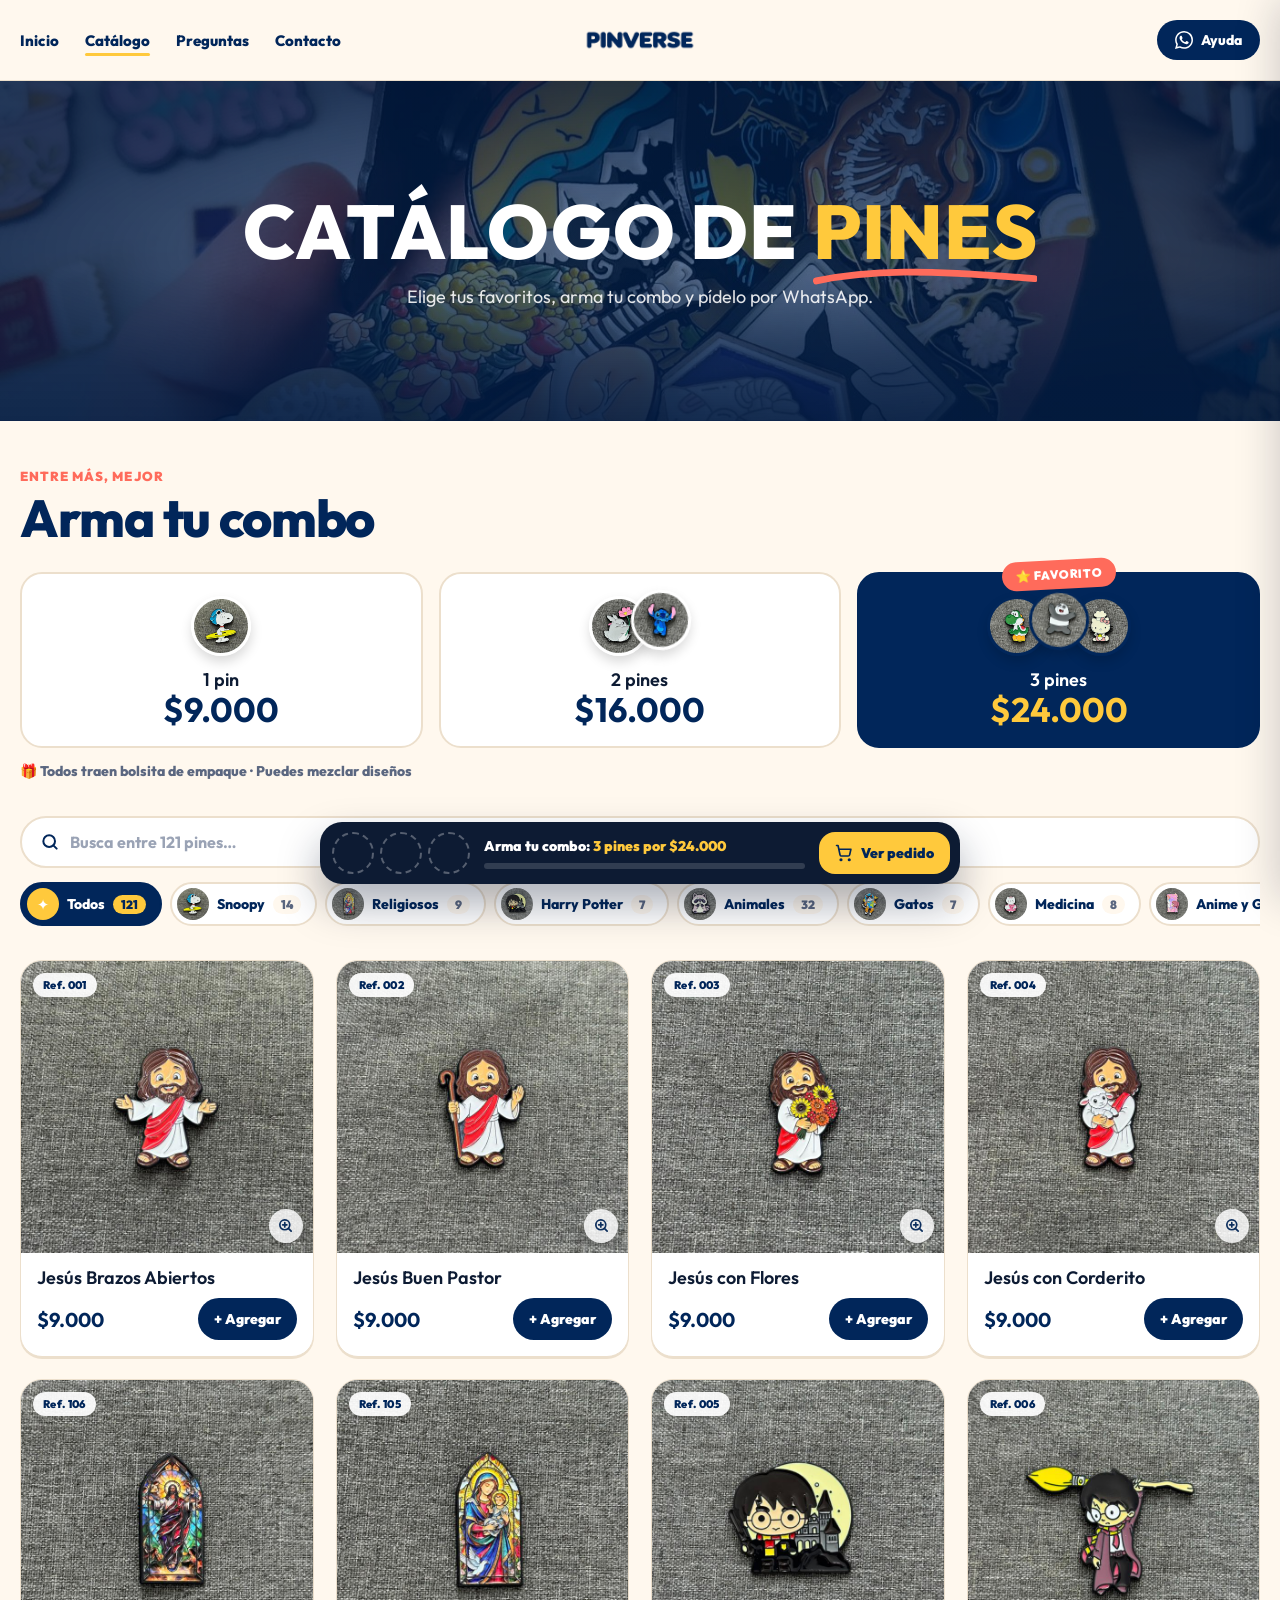
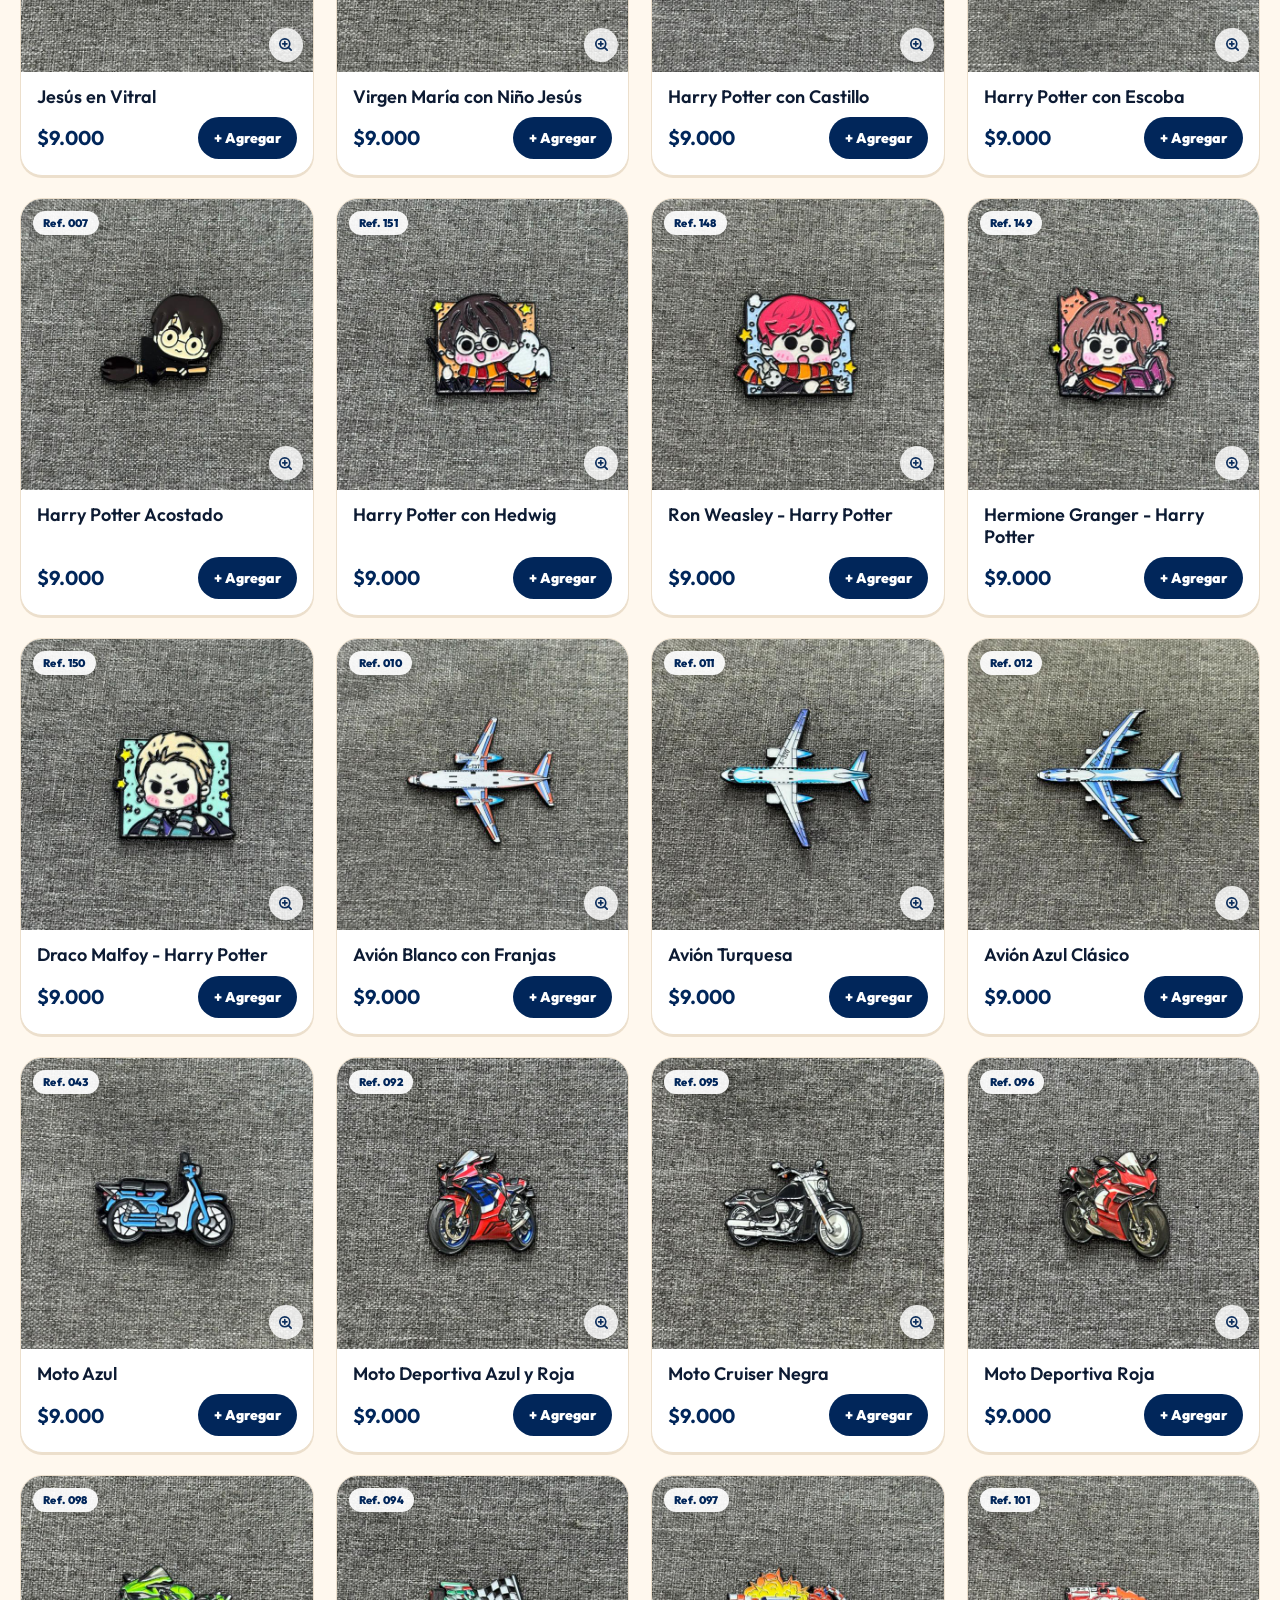
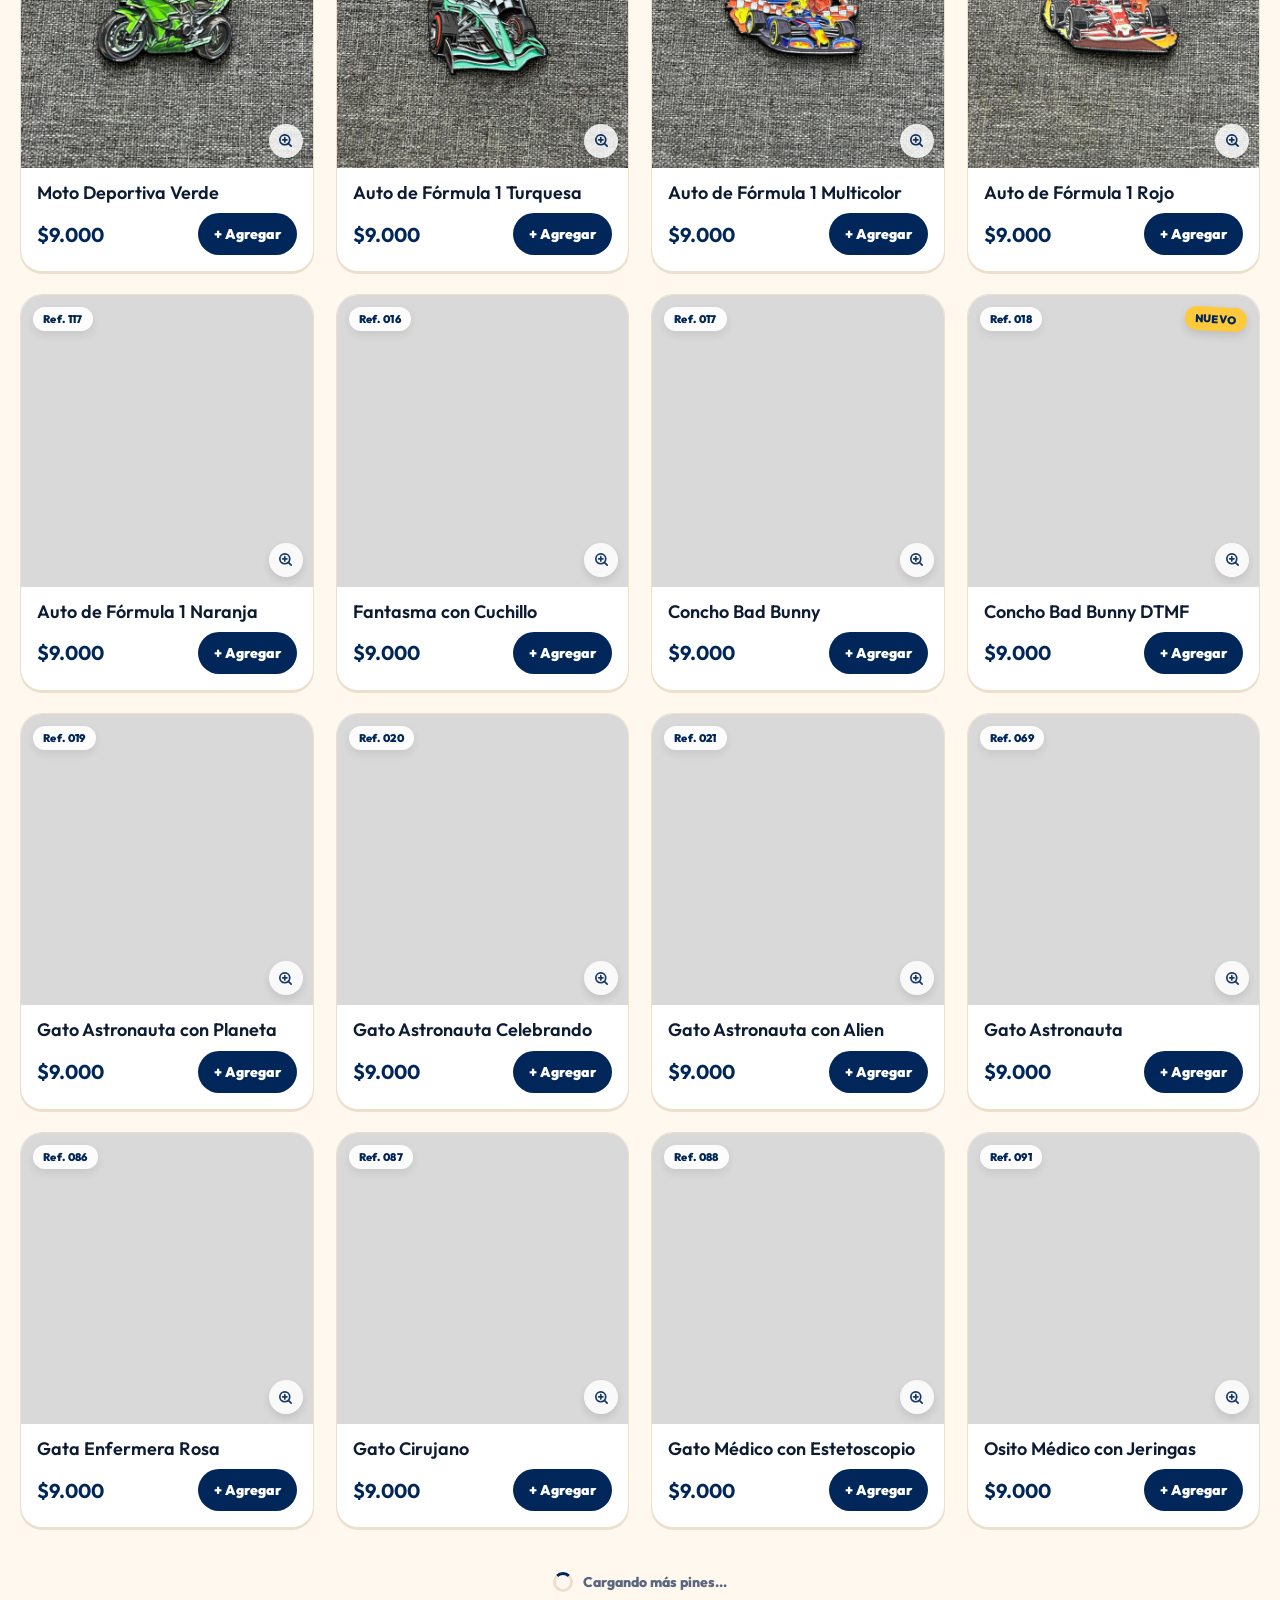
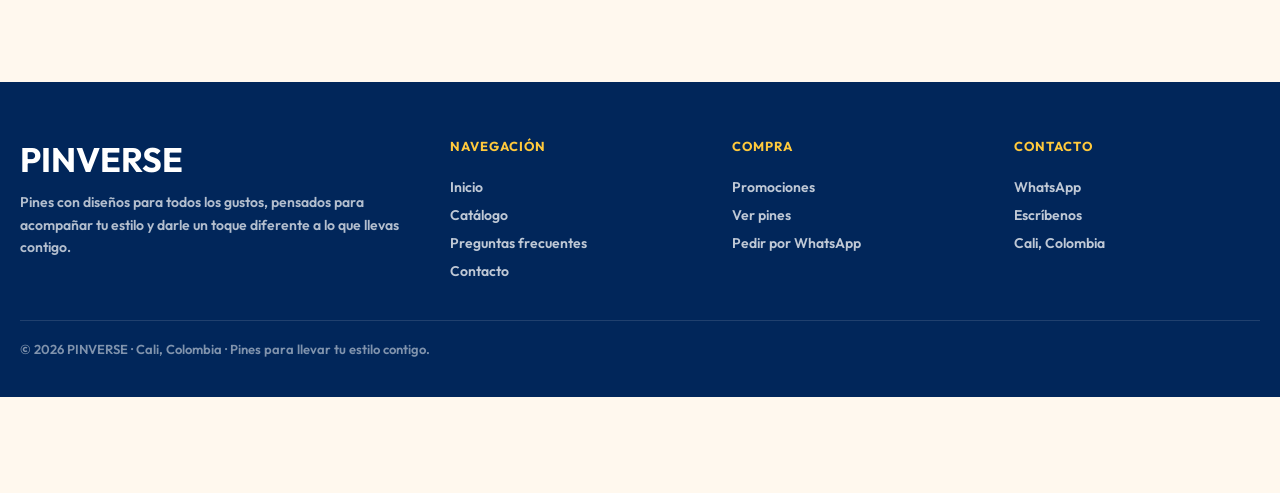
==== commit 478fe9ce: "Celebración al completar el combo y botón para volver arriba - Confeti y aviso con el ahorro al comp" ====
--- a/catalogo/index.html
+++ b/catalogo/index.html
@@ -397,6 +397,44 @@
     .suggest-add{ margin:0 6px 6px; padding:6px 0; border-radius:999px; background:var(--navy); color:#fff; font-size:12px; font-weight:900; }
 
     /* =========================
+       CELEBRACIÓN AL COMPLETAR EL COMBO
+       ========================= */
+    .combo-toast{
+      position:fixed; left:50%; bottom:96px; z-index:65;
+      transform:translate(-50%, 20px) scale(.9);
+      background:var(--sun); color:var(--navy);
+      font-family:var(--display); font-weight:800; font-size:16px;
+      padding:12px 20px; border-radius:999px;
+      box-shadow:0 14px 30px rgba(1,38,90,.25);
+      white-space:nowrap;
+      opacity:0; pointer-events:none;
+      transition:opacity .3s ease, transform .45s cubic-bezier(.2,.9,.25,1.3);
+    }
+    .combo-toast.is-visible{ opacity:1; transform:translate(-50%, 0) scale(1); }
+    .confeti{
+      position:fixed; z-index:66; pointer-events:none;
+      width:9px; height:14px; border-radius:2px;
+      will-change:transform, opacity;
+    }
+
+    /* =========================
+       BOTÓN VOLVER ARRIBA
+       ========================= */
+    .to-top{
+      position:fixed; right:16px; bottom:96px; z-index:55;
+      width:48px; height:48px; border-radius:50%;
+      display:grid; place-items:center;
+      background:var(--paper); color:var(--navy);
+      border:2px solid var(--line);
+      box-shadow:0 10px 24px rgba(1,38,90,.18);
+      opacity:0; transform:translateY(16px) scale(.8); pointer-events:none;
+      transition:opacity .3s ease, transform .35s var(--ease), background .2s, color .2s;
+    }
+    .to-top.is-visible{ opacity:1; transform:none; pointer-events:auto; }
+    .to-top:hover{ background:var(--navy); color:#fff; border-color:var(--navy); }
+    .to-top svg{ width:22px; height:22px; stroke:currentColor; fill:none; stroke-width:2.6; stroke-linecap:round; stroke-linejoin:round; }
+
+    /* =========================
        RESPONSIVE DEL CATÁLOGO
        ========================= */
     @media (max-width:1024px){
@@ -415,6 +453,8 @@
       .combo-go{ padding:11px 12px; }
       .combo-go .label{ display:none; }
       .product-tag{ top:8px; right:8px; font-size:9.5px; padding:4px 7px; }
+      .combo-toast{ bottom:140px; font-size:14.5px; padding:11px 16px; }
+      .to-top{ right:12px; bottom:86px; width:44px; height:44px; }
       .zoom-hint{ width:28px; height:28px; right:8px; bottom:8px; }
       .zoom-hint svg{ width:14px; height:14px; }
 
@@ -606,6 +646,12 @@
     </span>
   </button>
 
+  <div class="combo-toast" id="comboToast" role="status" aria-live="polite"></div>
+
+  <button class="to-top" id="toTop" type="button" aria-label="Volver arriba">
+    <svg viewBox="0 0 24 24" aria-hidden="true"><path d="M12 19V5M5 12l7-7 7 7"/></svg>
+  </button>
+
   <div class="cart-overlay" id="cartOverlay"></div>
 
   <aside class="cart-drawer" id="cartDrawer" role="dialog" aria-modal="true" aria-labelledby="cartTitle" aria-hidden="true">
@@ -1451,7 +1497,60 @@
       void cartFloat.offsetWidth;
       cartFloat.classList.add('cart-pulse');
 
+      if (cartItems.length % 3 === 0) celebrarCombo();
+
       return true;
+    }
+
+    /* ---------- Celebración al completar un combo de 3 ---------- */
+    const comboToast = $('#comboToast');
+    let comboToastTimer = null;
+
+    function celebrarCombo() {
+      const promo = calcularPromo(obtenerProductosCarrito());
+      const combos = Math.floor(cartItems.length / 3);
+      comboToast.textContent = promo.descuento
+        ? `🎉 ¡Combo${combos > 1 ? 's' : ''} completo${combos > 1 ? 's' : ''}! Ahorraste ${formatoPrecio(promo.descuento)}`
+        : '🎉 ¡Combo completo!';
+      window.clearTimeout(comboToastTimer);
+      comboToast.classList.remove('is-visible');
+      void comboToast.offsetWidth;
+      comboToast.classList.add('is-visible');
+      comboToastTimer = window.setTimeout(() => comboToast.classList.remove('is-visible'), 2600);
+
+      if (!reduceMotion) lanzarConfeti();
+    }
+
+    function lanzarConfeti() {
+      const r = cartFloat.getBoundingClientRect();
+      const origenX = r.left + r.width / 2;
+      const origenY = r.top + 10;
+      const colores = ['#ffc93c', '#ff6b5b', '#38c9a6', '#6aa8ff', '#01265a', '#ffffff'];
+
+      for (let i = 0; i < 44; i++) {
+        const pieza = document.createElement('span');
+        pieza.className = 'confeti';
+        pieza.style.left = `${origenX}px`;
+        pieza.style.top = `${origenY}px`;
+        pieza.style.background = colores[i % colores.length];
+        if (i % 3 === 0) { pieza.style.borderRadius = '50%'; pieza.style.width = pieza.style.height = '9px'; }
+        document.body.appendChild(pieza);
+
+        const angulo = (-90 + (Math.random() * 120 - 60)) * Math.PI / 180;
+        const fuerza = 160 + Math.random() * 220;
+        const x = Math.cos(angulo) * fuerza;
+        const y = Math.sin(angulo) * fuerza;
+        const giro = (Math.random() * 720 - 360);
+        const duracion = 1100 + Math.random() * 700;
+
+        const anim = pieza.animate([
+          { transform:'translate(-50%, 0) rotate(0deg)', opacity:1 },
+          { transform:`translate(calc(-50% + ${x}px), ${y}px) rotate(${giro / 2}deg)`, opacity:1, offset:.45 },
+          { transform:`translate(calc(-50% + ${x * 1.25}px), ${y + 260}px) rotate(${giro}deg)`, opacity:0 }
+        ], { duration:duracion, easing:'cubic-bezier(.15,.7,.4,1)', fill:'forwards' });
+        anim.onfinish = anim.oncancel = () => pieza.remove();
+        window.setTimeout(() => pieza.remove(), duracion + 200);
+      }
     }
 
     function animarProductoHaciaCarrito(button, producto) {
@@ -1917,6 +2016,27 @@
       items.forEach(item => observer.observe(item));
     }
 
+    /* ---------- Botón volver arriba (lleva al buscador y las categorías) ---------- */
+    const toTop = $('#toTop');
+    let toTopPendiente = false;
+
+    function actualizarToTop() {
+      toTopPendiente = false;
+      const productosArriba = document.getElementById('productos').getBoundingClientRect().top;
+      toTop.classList.toggle('is-visible', productosArriba < -window.innerHeight * 1.2);
+    }
+
+    window.addEventListener('scroll', () => {
+      if (toTopPendiente) return;
+      toTopPendiente = true;
+      window.setTimeout(actualizarToTop, 120);
+    }, { passive:true });
+
+    toTop.addEventListener('click', () => {
+      document.getElementById('productos').scrollIntoView({ behavior:reduceMotion ? 'auto' : 'smooth', block:'start' });
+      searchInputPanel.blur();
+    });
+
     /* events */
     searchInputPanel.addEventListener('input', () => {
       actualizarEstadoBusqueda();
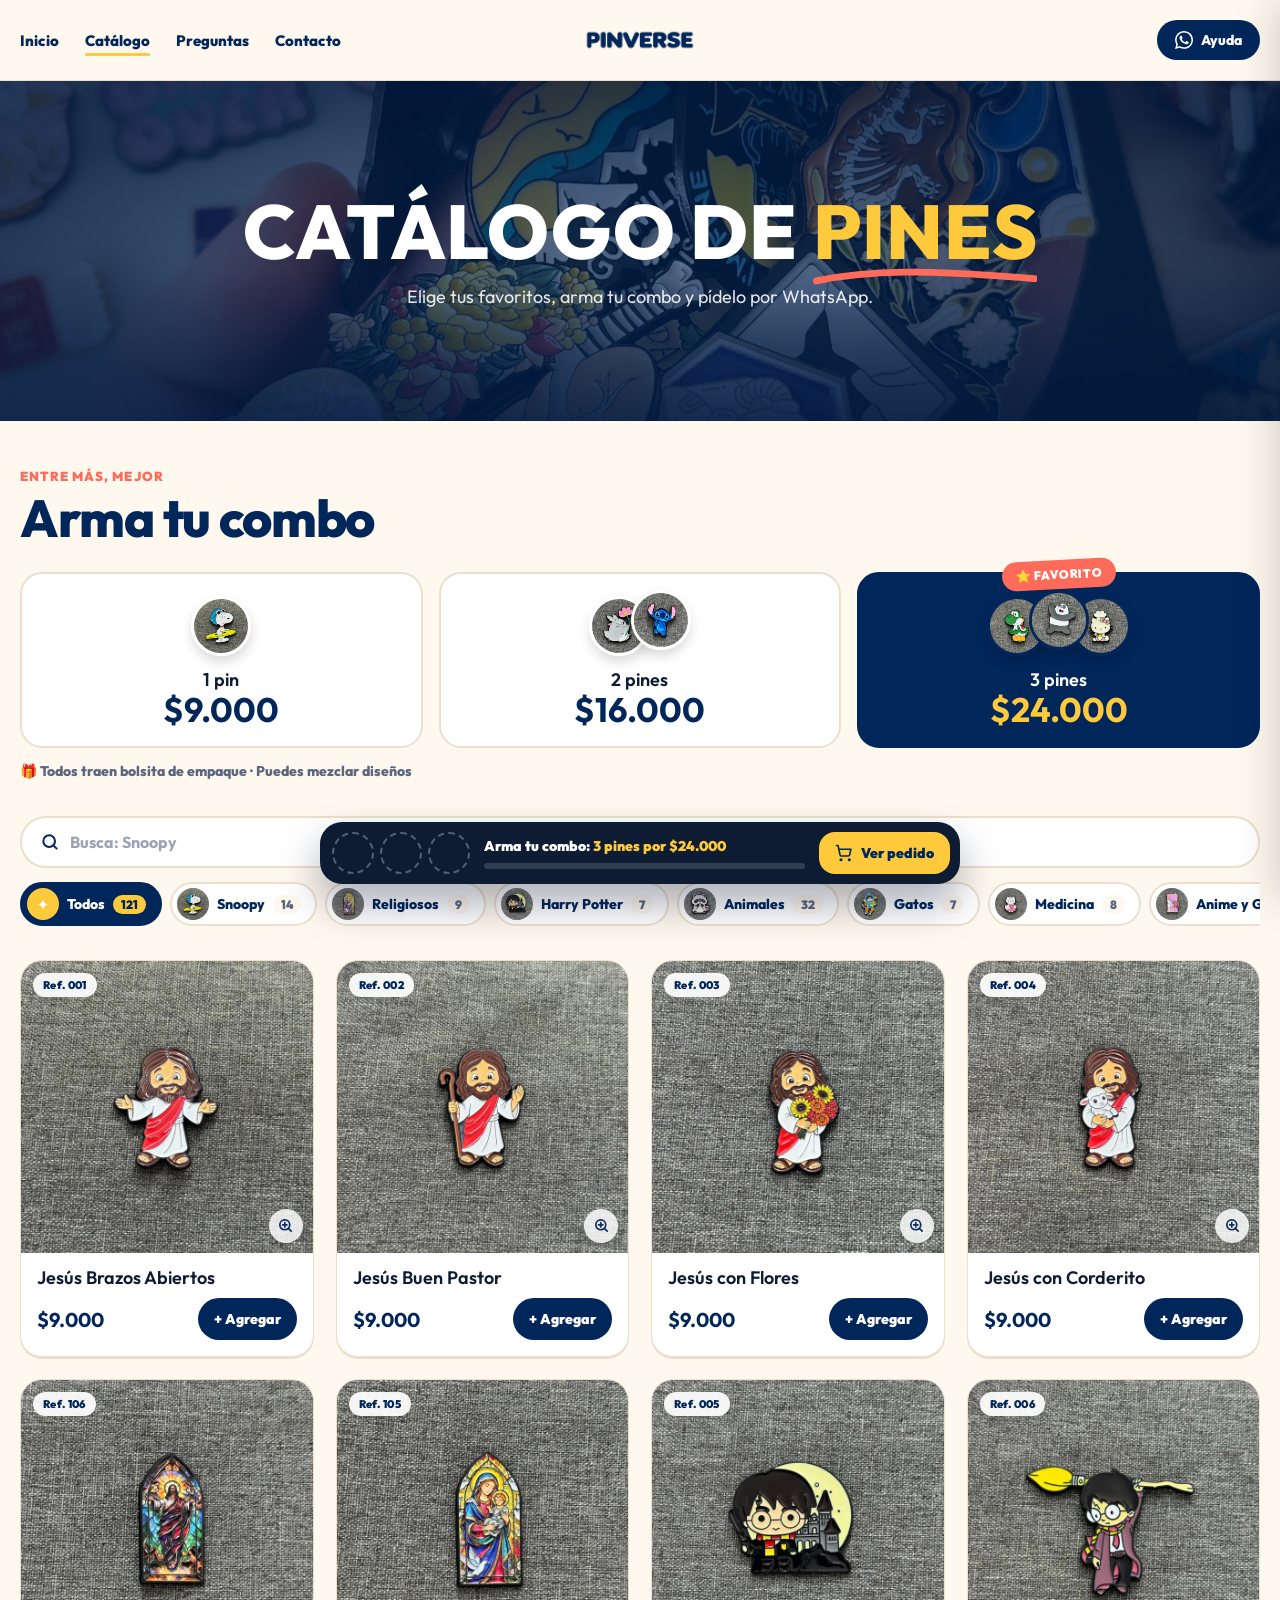
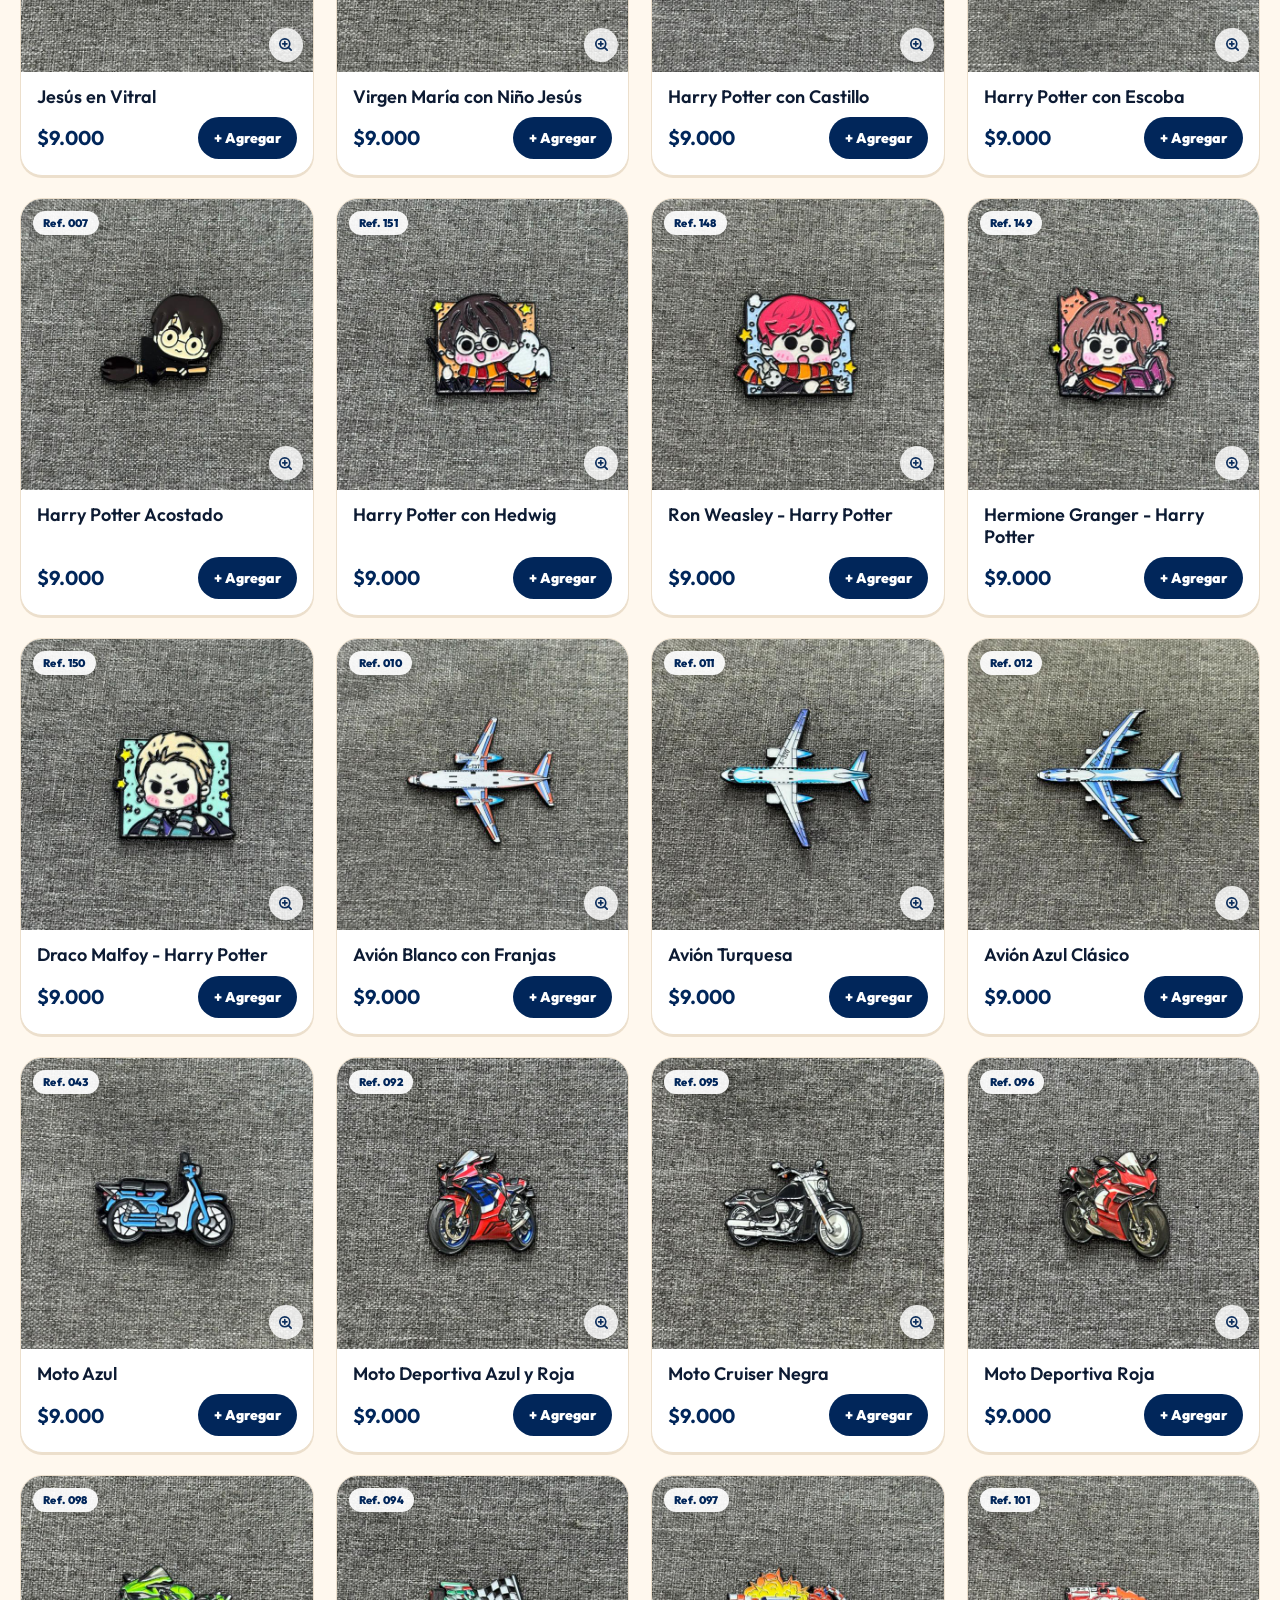
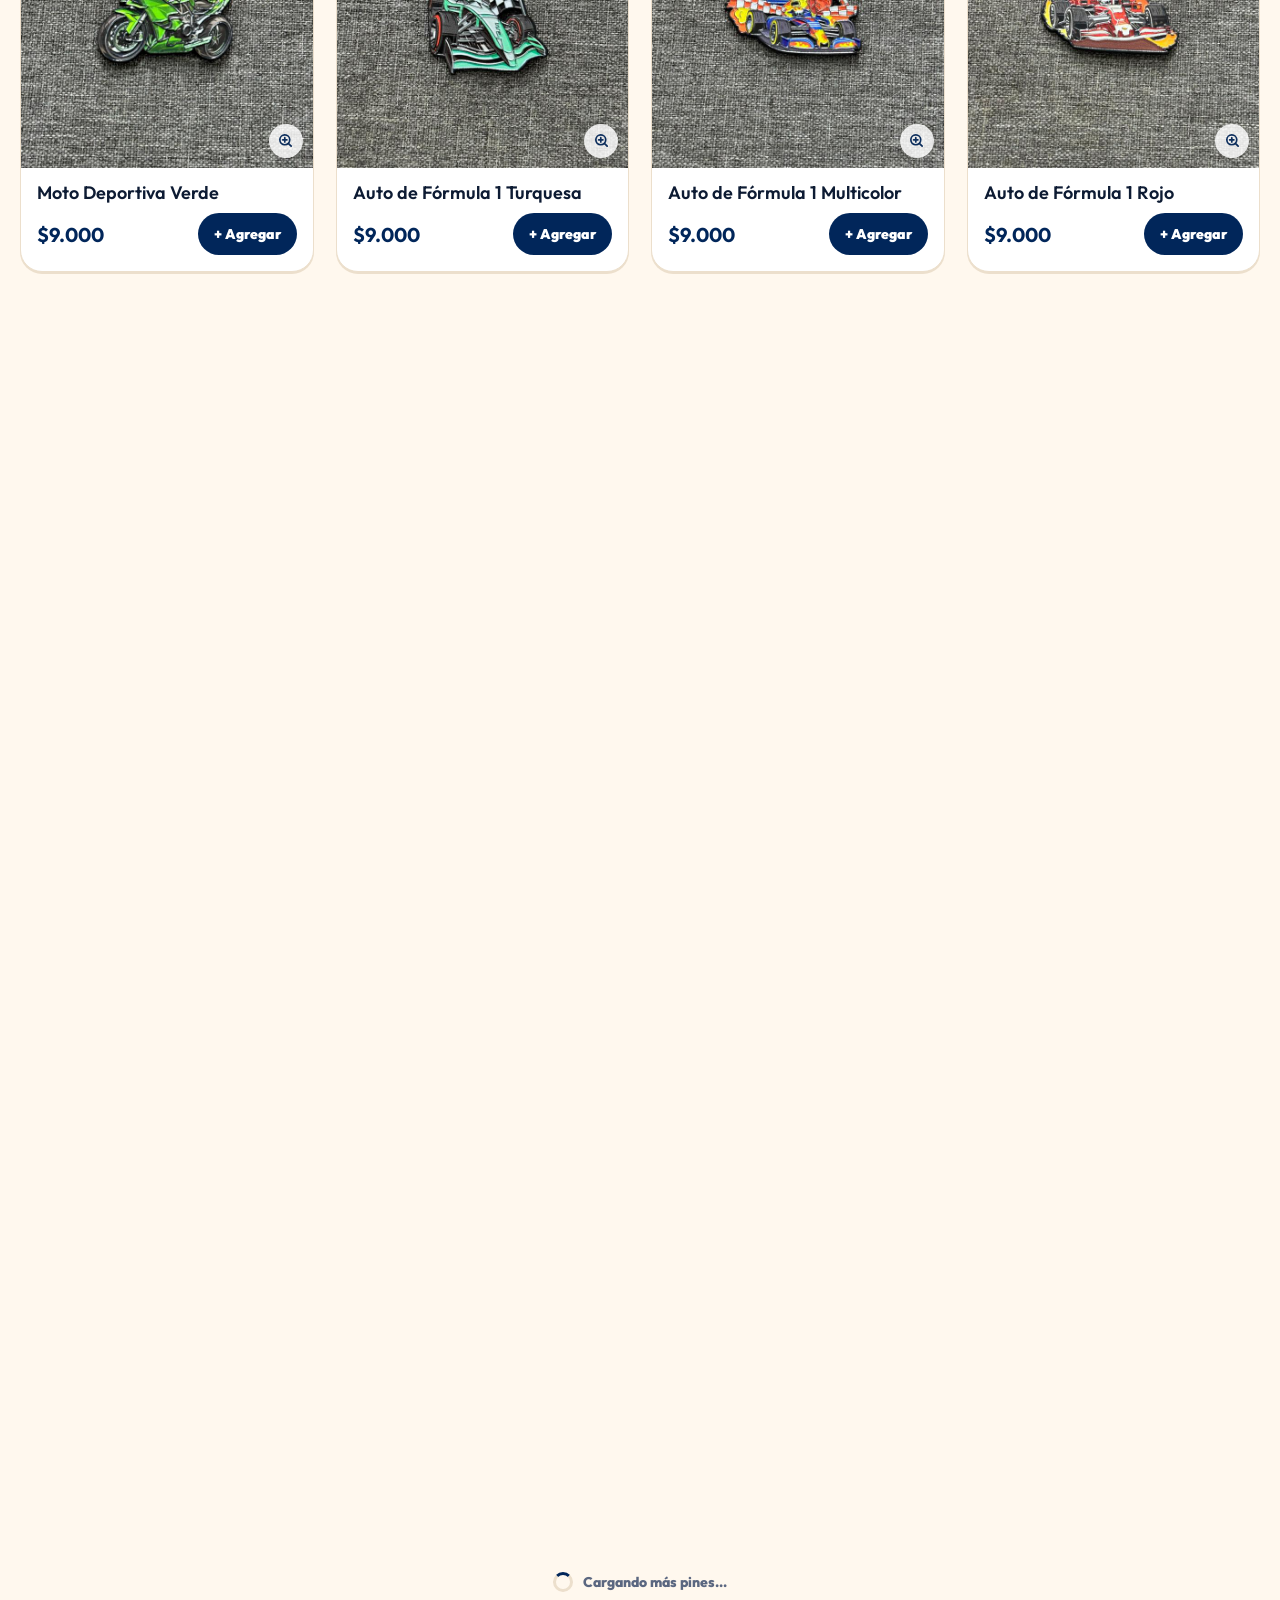
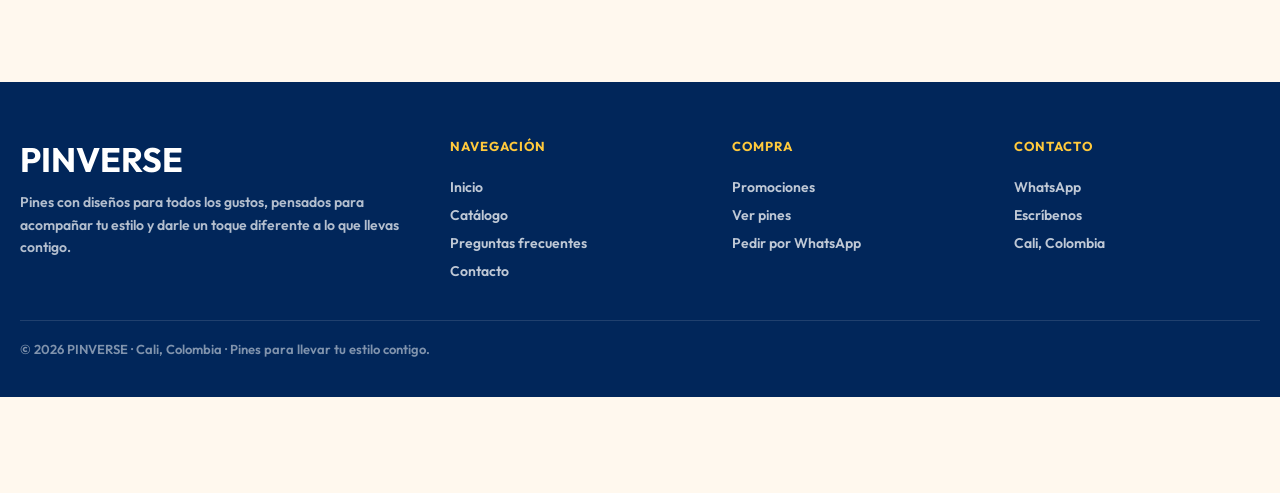
==== commit ad914dcb: "Catálogo con más movimiento sin cambiar el diseño - El encabezado se esconde al bajar y vuelve al su" ====
--- a/catalogo/index.html
+++ b/catalogo/index.html
@@ -473,6 +473,47 @@
       .suggest-name{ font-size:10.5px; }
       .suggest-add{ font-size:11px; }
     }
+
+    /* =========================================================
+       DETALLES DE MOVIMIENTO
+       ========================================================= */
+
+    /* 1. Encabezado que se esconde al bajar y vuelve al subir */
+    .header{ transition:transform .35s var(--ease); }
+    body.nav-oculto .header{ transform:translateY(-100%); }
+    .toolbar{ transition:top .35s var(--ease), box-shadow .3s; }
+    body.nav-oculto .toolbar{ top:0; }
+    body.toolbar-fija .toolbar{ box-shadow:0 12px 24px -20px rgba(1,38,90,.5); }
+
+    /* 2. Tarjetas que aparecen en cascada al entrar en pantalla */
+    .product-card.revelar{ opacity:0; transform:translateY(26px) scale(.97); }
+    .product-card.revelar.visible{ opacity:1; transform:none; transition:opacity .5s ease, transform .6s var(--ease); }
+
+    /* 3. Combos que entran uno tras otro + brillo en el favorito */
+    .combos .combo{ opacity:0; transform:translateY(18px) scale(.96); }
+    .combos.visible .combo{ opacity:1; transform:none; transition:opacity .45s ease, transform .55s cubic-bezier(.2,.9,.25,1.25); }
+    .combos.visible .combo:nth-child(2){ transition-delay:.09s; }
+    .combos.visible .combo:nth-child(3){ transition-delay:.18s; }
+    @media (hover:hover) and (min-width:641px){ .combos.visible .combo:hover{ transform:translateY(-6px); transition-delay:0s; } }
+    .combo.featured{ overflow:visible; }
+    .combo.featured .combo-shine{
+      position:absolute; inset:0; border-radius:inherit; overflow:hidden; pointer-events:none;
+    }
+    .combo.featured .combo-shine::after{
+      content:""; position:absolute; top:0; bottom:0; width:45%; left:-60%;
+      background:linear-gradient(105deg, transparent, rgba(255,255,255,.28), transparent);
+      transform:skewX(-18deg);
+      animation:comboShine 3.6s ease-in-out 1.2s infinite;
+    }
+    @keyframes comboShine{ 0%{ left:-60%; } 35%, 100%{ left:130%; } }
+
+    /* 4. Buscador con sugerencias escritas */
+    .search-box input::placeholder{ transition:color .2s; }
+
+    @media (prefers-reduced-motion:reduce){
+      .product-card.revelar, .combos .combo{ opacity:1; transform:none; }
+      .combo.featured .combo-shine::after{ animation:none; }
+    }
   </style>
 </head>
 <body>
@@ -543,6 +584,7 @@
           <div class="combo-price">$16.000</div>
         </div>
         <div class="combo featured">
+          <span class="combo-shine" aria-hidden="true"></span>
           <span class="combo-flag">⭐ Favorito</span>
           <div class="combo-pins"><span><img src="../imagenes/pin112.jpeg" alt="" /></span><span><img src="../imagenes/pin126.jpeg" alt="" /></span><span><img src="../imagenes/pin62.jpeg" alt="" /></span></div>
           <h3>3 pines</h3>
@@ -1144,11 +1186,9 @@
     function crearTarjeta(producto, index, animateFrom = 0) {
       const disponible = productoDisponible(producto);
       const agregado = estaEnCarrito(producto.id);
-      const shouldAnimate = index >= animateFrom;
-      const delay = shouldAnimate ? Math.min((index - animateFrom) * 40, 280) : 0;
 
       return `
-        <article class="product-card ${disponible ? '' : 'is-sold-out'} ${shouldAnimate ? 'product-card-enter' : ''}" style="animation-delay:${delay}ms">
+        <article class="product-card revelar ${disponible ? '' : 'is-sold-out'}">
           <div class="card-inner">
             <div class="image-area" data-view-id="${producto.id}" role="button" tabindex="0" aria-label="Ver ${escapeHTML(nombreCorto(producto.nombre))} en grande">
               <span class="product-ref">Ref. ${escapeHTML(producto.referencia)}</span>
@@ -1284,6 +1324,7 @@
       activarImagenes(productGrid);
       actualizarBotonesCarrito();
       observarBrillo();
+      observarReveal();
 
       $('#clearEmptyStateBtn')?.addEventListener('click', limpiarTodosLosFiltros);
       vigilarFinal();
@@ -1308,6 +1349,7 @@
       actualizarBotonVerMas();
       actualizarBotonesCarrito();
       observarBrillo();
+      observarReveal();
       vigilarFinal();
     }
 
@@ -1390,7 +1432,7 @@
       comboSlots.innerHTML = slots.join('') + `<span class="cart-float-count" id="cartFloatCount">${count}</span>`;
       comboMsg.innerHTML = mensajeCombo(count, promo);
       comboProgress.style.width = `${(enGrupo / 3) * 100}%`;
-      comboTotal.textContent = formatoPrecio(promo.total);
+      animarNumero(comboTotal, promo.total);
       cartFloat.classList.toggle('is-empty', count === 0);
       cartFloat.setAttribute('aria-label', count ? `Ver pedido: ${pluralPines(count)}, total ${formatoPrecio(promo.total)}` : 'Abrir carrito');
 
@@ -1442,7 +1484,7 @@
       cartMiniCount.textContent = pluralPines(total);
       cartClear.disabled = total === 0;
       cartWhatsapp.disabled = total === 0;
-      cartFinalPrice.textContent = formatoPrecio(promo.total);
+      animarNumero(cartFinalPrice, promo.total);
       cartPromoSummary.textContent = total
         ? `Promoción por cantidad: ${resumenPromo(promo)}.`
         : 'Agrega pines para calcular el total.';
@@ -1490,6 +1532,7 @@
       if (estaEnCarrito(productId)) return false;
 
       cartItems.push(Number(productId));
+      if (navigator.vibrate) navigator.vibrate(cartItems.length % 3 === 0 ? [18, 60, 28] : 14);
       guardarCarrito();
       renderCarrito();
 
@@ -2037,6 +2080,95 @@
       searchInputPanel.blur();
     });
 
+    /* ---------- Movimiento: tarjetas en cascada ---------- */
+    const reveladorTarjetas = ('IntersectionObserver' in window && !reduceMotion)
+      ? new IntersectionObserver(entries => {
+          let orden = 0;
+          entries.forEach(entry => {
+            if (!entry.isIntersecting) return;
+            entry.target.style.transitionDelay = `${(orden++ % 4) * 60}ms`;
+            entry.target.classList.add('visible');
+            reveladorTarjetas.unobserve(entry.target);
+          });
+        }, { rootMargin:'0px 0px -40px 0px', threshold:.12 })
+      : null;
+
+    function observarReveal() {
+      productGrid.querySelectorAll('.product-card.revelar:not(.visible):not([data-revelar])').forEach(card => {
+        card.dataset.revelar = '1';
+        if (reveladorTarjetas) reveladorTarjetas.observe(card);
+        else card.classList.add('visible');
+      });
+    }
+
+    /* ---------- Movimiento: combos que entran uno tras otro ---------- */
+    (function () {
+      const combos = document.querySelector('.combos');
+      if (!combos) return;
+      if (!('IntersectionObserver' in window) || reduceMotion) { combos.classList.add('visible'); return; }
+      const io = new IntersectionObserver(entries => {
+        if (!entries.some(e => e.isIntersecting)) return;
+        combos.classList.add('visible');
+        io.disconnect();
+      }, { threshold:.25 });
+      io.observe(combos);
+    })();
+
+    /* ---------- Movimiento: encabezado que se esconde al bajar ---------- */
+    let ultimoScroll = window.scrollY;
+    window.addEventListener('scroll', () => {
+      const y = window.scrollY;
+      document.body.classList.toggle('toolbar-fija', document.querySelector('.toolbar').getBoundingClientRect().top <= 1);
+      if (Math.abs(y - ultimoScroll) < 6) return;
+      document.body.classList.toggle('nav-oculto', y > ultimoScroll && y > 260 && !document.body.classList.contains('is-locked'));
+      ultimoScroll = y;
+    }, { passive:true });
+
+    /* ---------- Movimiento: números que suben contando ---------- */
+    function animarNumero(elemento, valor) {
+      const anterior = Number(elemento.dataset.valor || 0);
+      elemento.dataset.valor = valor;
+      if (reduceMotion || anterior === valor) { elemento.textContent = formatoPrecio(valor); return; }
+      const inicio = performance.now();
+      const duracion = 450;
+      const paso = ahora => {
+        const t = Math.min((ahora - inicio) / duracion, 1);
+        const suave = 1 - Math.pow(1 - t, 3);
+        elemento.textContent = formatoPrecio(Math.round((anterior + (valor - anterior) * suave) / 100) * 100);
+        if (t < 1 && Number(elemento.dataset.valor) === valor) requestAnimationFrame(paso);
+        else if (t >= 1) elemento.textContent = formatoPrecio(valor);
+      };
+      requestAnimationFrame(paso);
+      /* Respaldo: el valor final siempre queda escrito */
+      window.setTimeout(() => { if (Number(elemento.dataset.valor) === valor) elemento.textContent = formatoPrecio(valor); }, duracion + 80);
+    }
+
+    /* ---------- Movimiento: el buscador escribe ejemplos solo ---------- */
+    function sugerenciasBuscador() {
+      if (reduceMotion) return;
+      const ejemplos = ['Snoopy', 'Yoshi', 'Stitch', 'gato', 'Harry Potter', 'Totoro', 'avión', 'Hello Kitty'];
+      const base = searchInputPanel.placeholder;
+      let i = 0;
+      const escribir = (palabra, n = 0) => {
+        if (document.activeElement === searchInputPanel || searchInputPanel.value) {
+          searchInputPanel.placeholder = base;
+          window.setTimeout(() => escribir(palabra, 0), 2500);
+          return;
+        }
+        searchInputPanel.placeholder = `Busca: ${palabra.slice(0, n)}`;
+        if (n < palabra.length) window.setTimeout(() => escribir(palabra, n + 1), 85);
+        else window.setTimeout(() => borrar(palabra, palabra.length), 1400);
+      };
+      const borrar = (palabra, n) => {
+        if (document.activeElement === searchInputPanel || searchInputPanel.value) { searchInputPanel.placeholder = base; window.setTimeout(() => escribir(ejemplos[i], 0), 2500); return; }
+        searchInputPanel.placeholder = `Busca: ${palabra.slice(0, n)}`;
+        if (n > 0) window.setTimeout(() => borrar(palabra, n - 1), 40);
+        else { i = (i + 1) % ejemplos.length; window.setTimeout(() => escribir(ejemplos[i], 0), 300); }
+      };
+      searchInputPanel.addEventListener('focus', () => { searchInputPanel.placeholder = base; });
+      window.setTimeout(() => escribir(ejemplos[0], 0), 2200);
+    }
+
     /* events */
     searchInputPanel.addEventListener('input', () => {
       actualizarEstadoBusqueda();
@@ -2218,6 +2350,7 @@
       cartItems = cargarCarrito();
       filteredProducts = [...productos];
       searchInputPanel.placeholder = `Busca entre ${productos.length} pines…`;
+      sugerenciasBuscador();
 
       renderCarrito();
       aplicarFiltros(true);
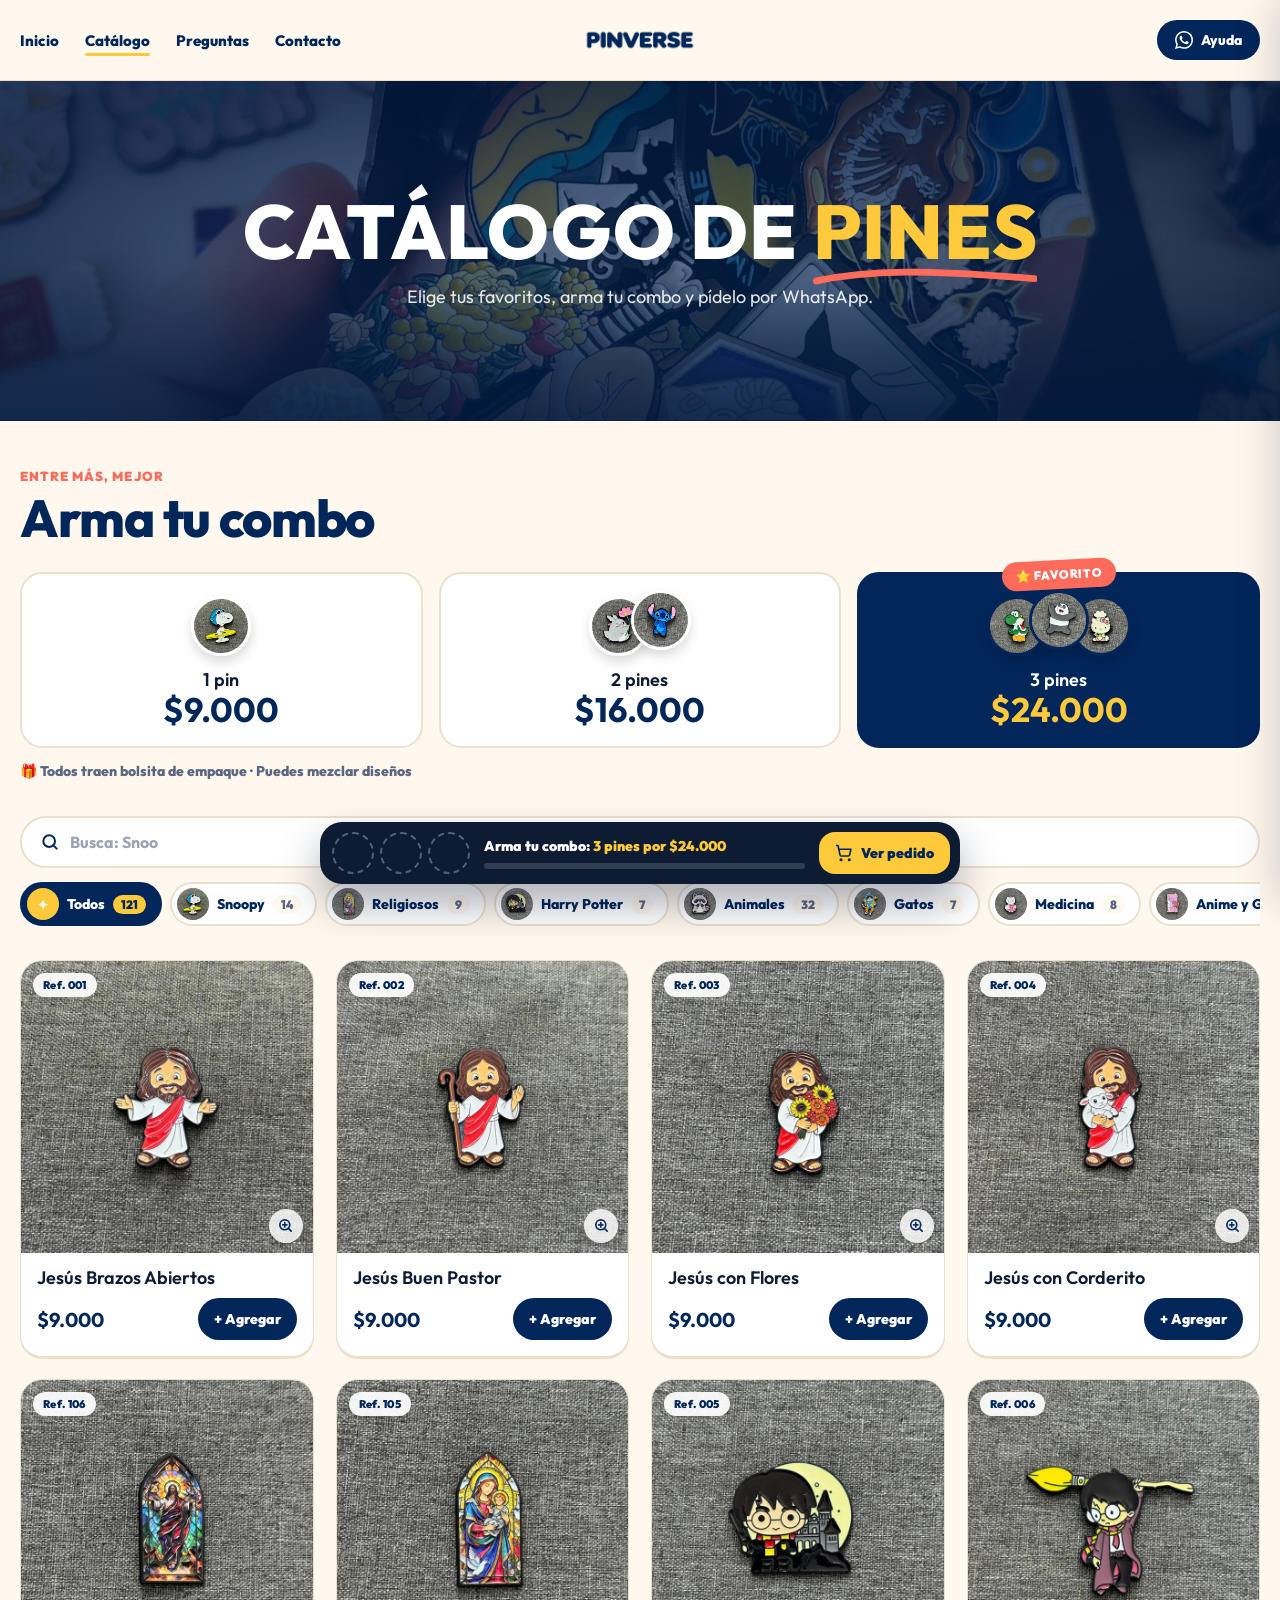
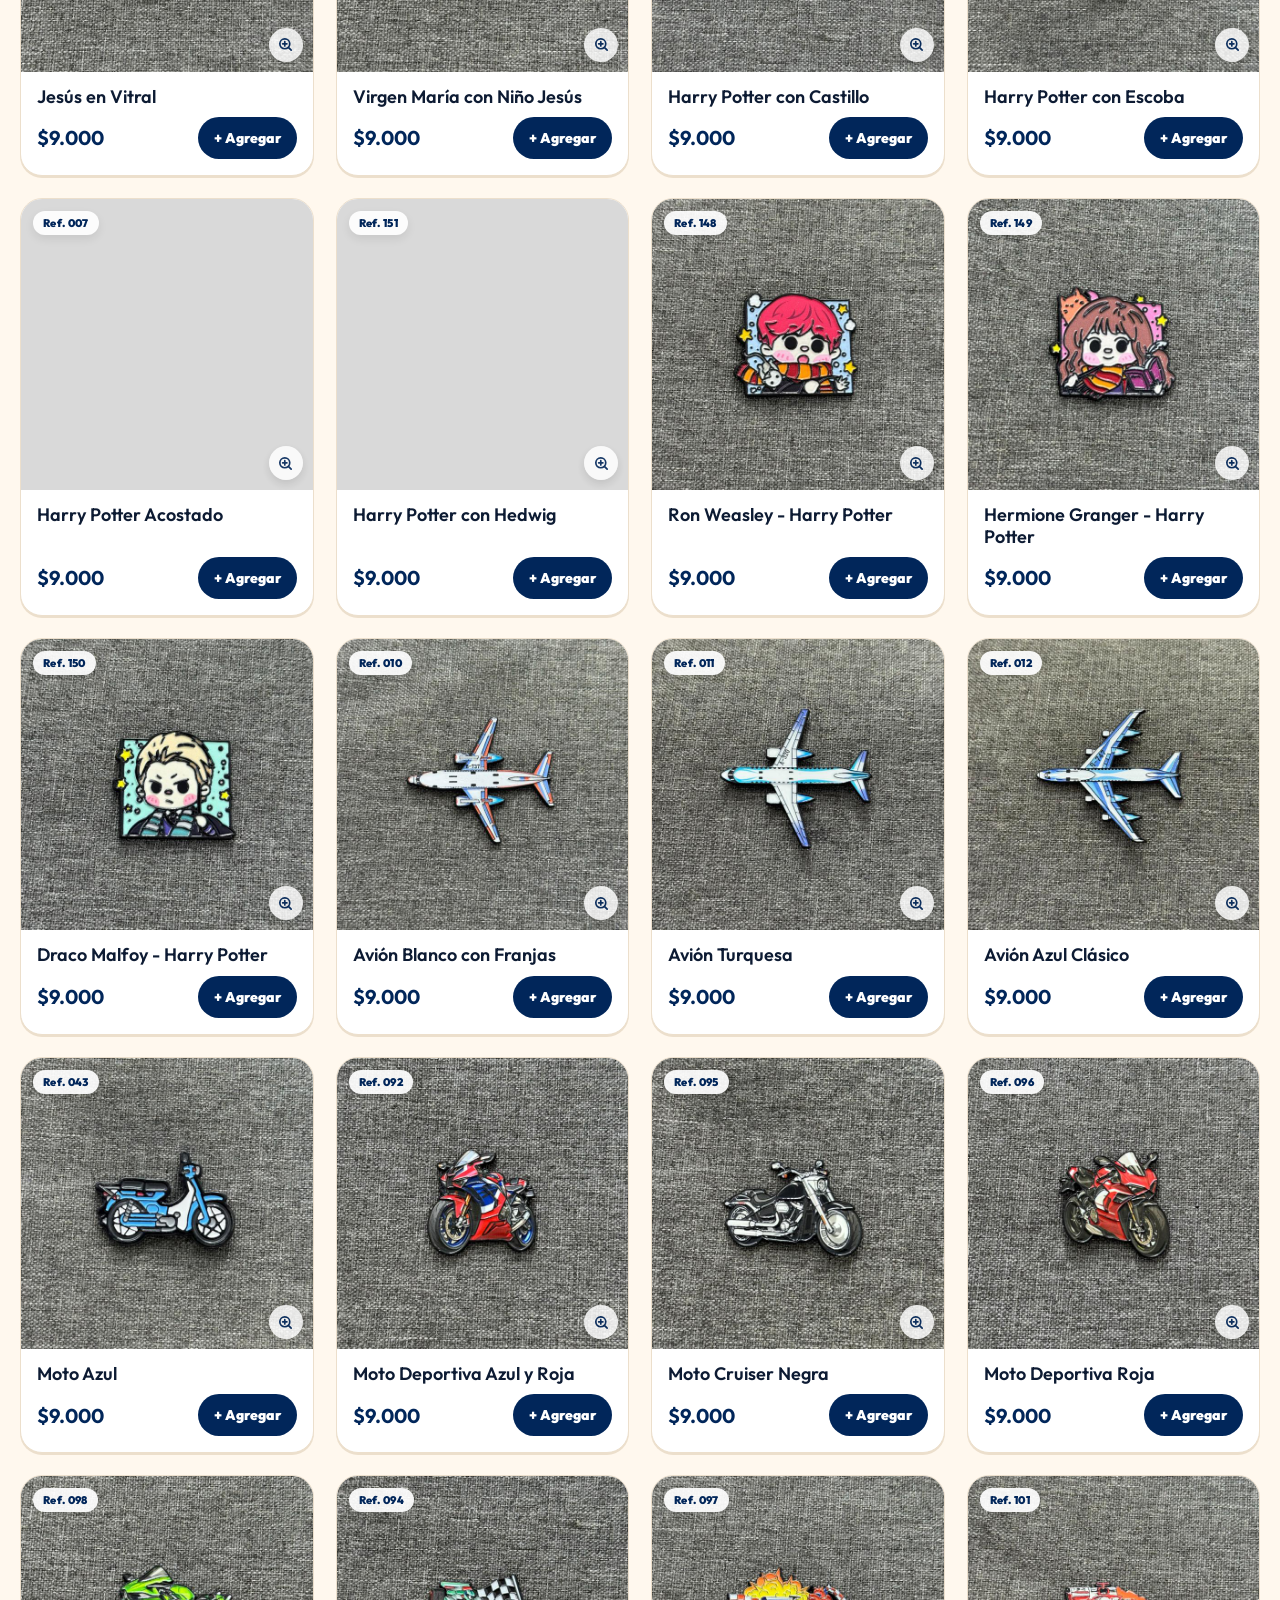
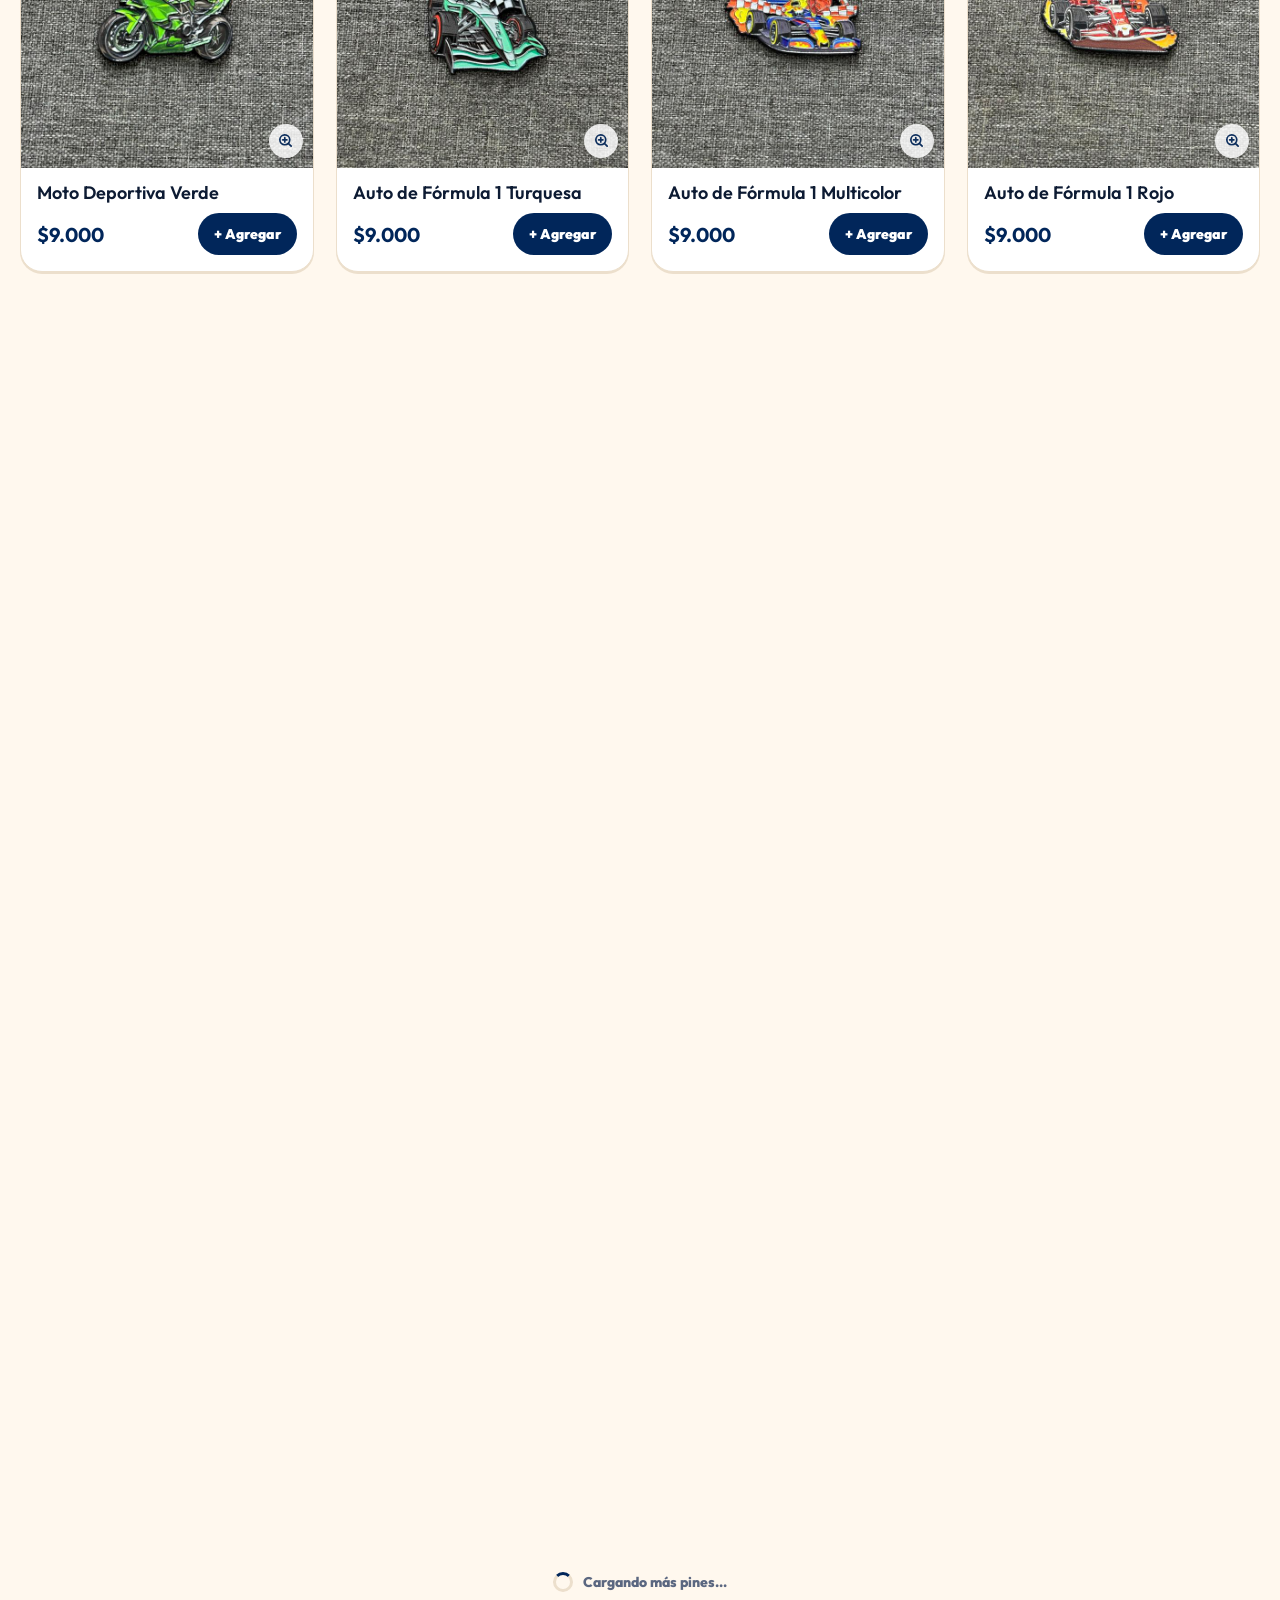
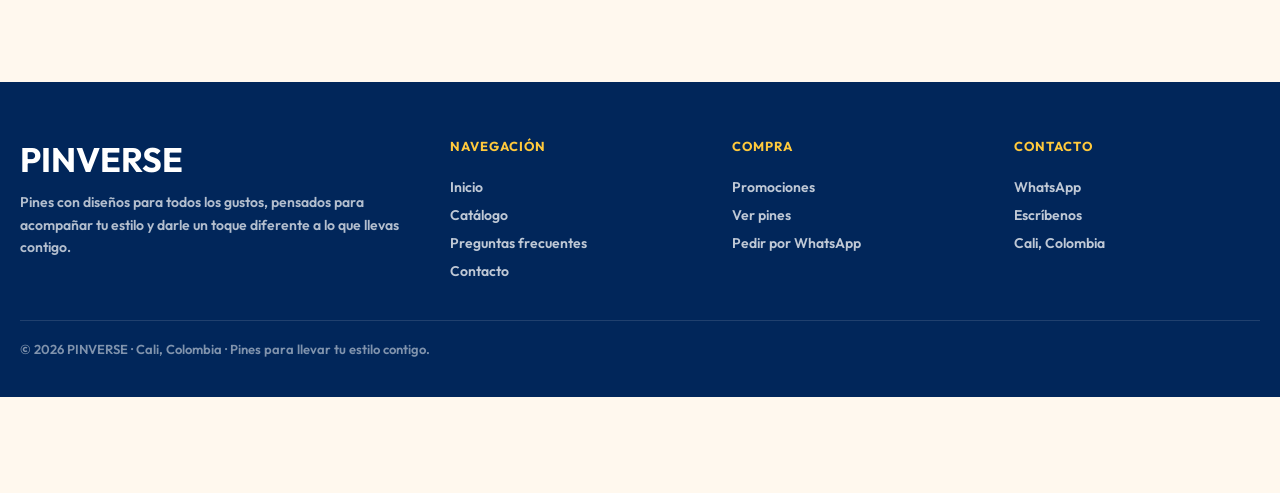
==== commit 996b2b4e: "Buscador con ejemplos y apertura suave de fotos también con 'Reducir movimiento' - El buscador escri" ====
--- a/catalogo/index.html
+++ b/catalogo/index.html
@@ -1758,15 +1758,23 @@
       document.body.classList.add('is-locked');
 
       const origen = rectTarjeta(id);
+      let anim = null;
       if (origen && !reduceMotion) {
+        try {
+          anim = viewerPanel.animate([fotogramaDesde(origen), FOTOGRAMA_FINAL], {
+            duration:480, easing:'cubic-bezier(.2,.9,.25,1.06)'
+          });
+        } catch (error) {
+          anim = null;
+        }
+      }
+      if (anim) {
         marcarAnimando(480);
-        const anim = viewerPanel.animate([fotogramaDesde(origen), FOTOGRAMA_FINAL], {
-          duration:480, easing:'cubic-bezier(.2,.9,.25,1.06)'
-        });
         window.setTimeout(() => viewer.classList.add('is-ready'), 180);
         anim.onfinish = anim.oncancel = finAnimacion;
       } else {
-        viewerPanel.animate([{ opacity:0, transform:'scale(.92)' }, { opacity:1, transform:'scale(1)' }], { duration:reduceMotion ? 1 : 260, easing:'ease-out' });
+        /* Entrada suave (también para quien activó "Reducir movimiento" en su celular) */
+        viewerPanel.animate([{ opacity:0, transform:'scale(.94)' }, { opacity:1, transform:'scale(1)' }], { duration:260, easing:'cubic-bezier(.2,.8,.2,1)' });
         viewer.classList.add('is-ready');
       }
       window.setTimeout(() => viewerPanel.focus({ preventScroll:true }), 80);
@@ -1802,7 +1810,7 @@
       const destino = desdeArrastre ? null : rectTarjeta(viewerId);
       let anim;
       if (reduceMotion) {
-        anim = viewerPanel.animate([{ opacity:1 }, { opacity:0 }], { duration:1, fill:'forwards' });
+        anim = viewerPanel.animate([{ opacity:1, transform:'scale(1)' }, { opacity:0, transform:'scale(.96)' }], { duration:200, easing:'ease-in', fill:'forwards' });
       } else if (destino) {
         quitarZoom();
         anim = viewerPanel.animate([{ ...FOTOGRAMA_FINAL, transform:actual }, fotogramaDesde(destino)], {
@@ -2145,7 +2153,6 @@
 
     /* ---------- Movimiento: el buscador escribe ejemplos solo ---------- */
     function sugerenciasBuscador() {
-      if (reduceMotion) return;
       const ejemplos = ['Snoopy', 'Yoshi', 'Stitch', 'gato', 'Harry Potter', 'Totoro', 'avión', 'Hello Kitty'];
       const base = searchInputPanel.placeholder;
       let i = 0;
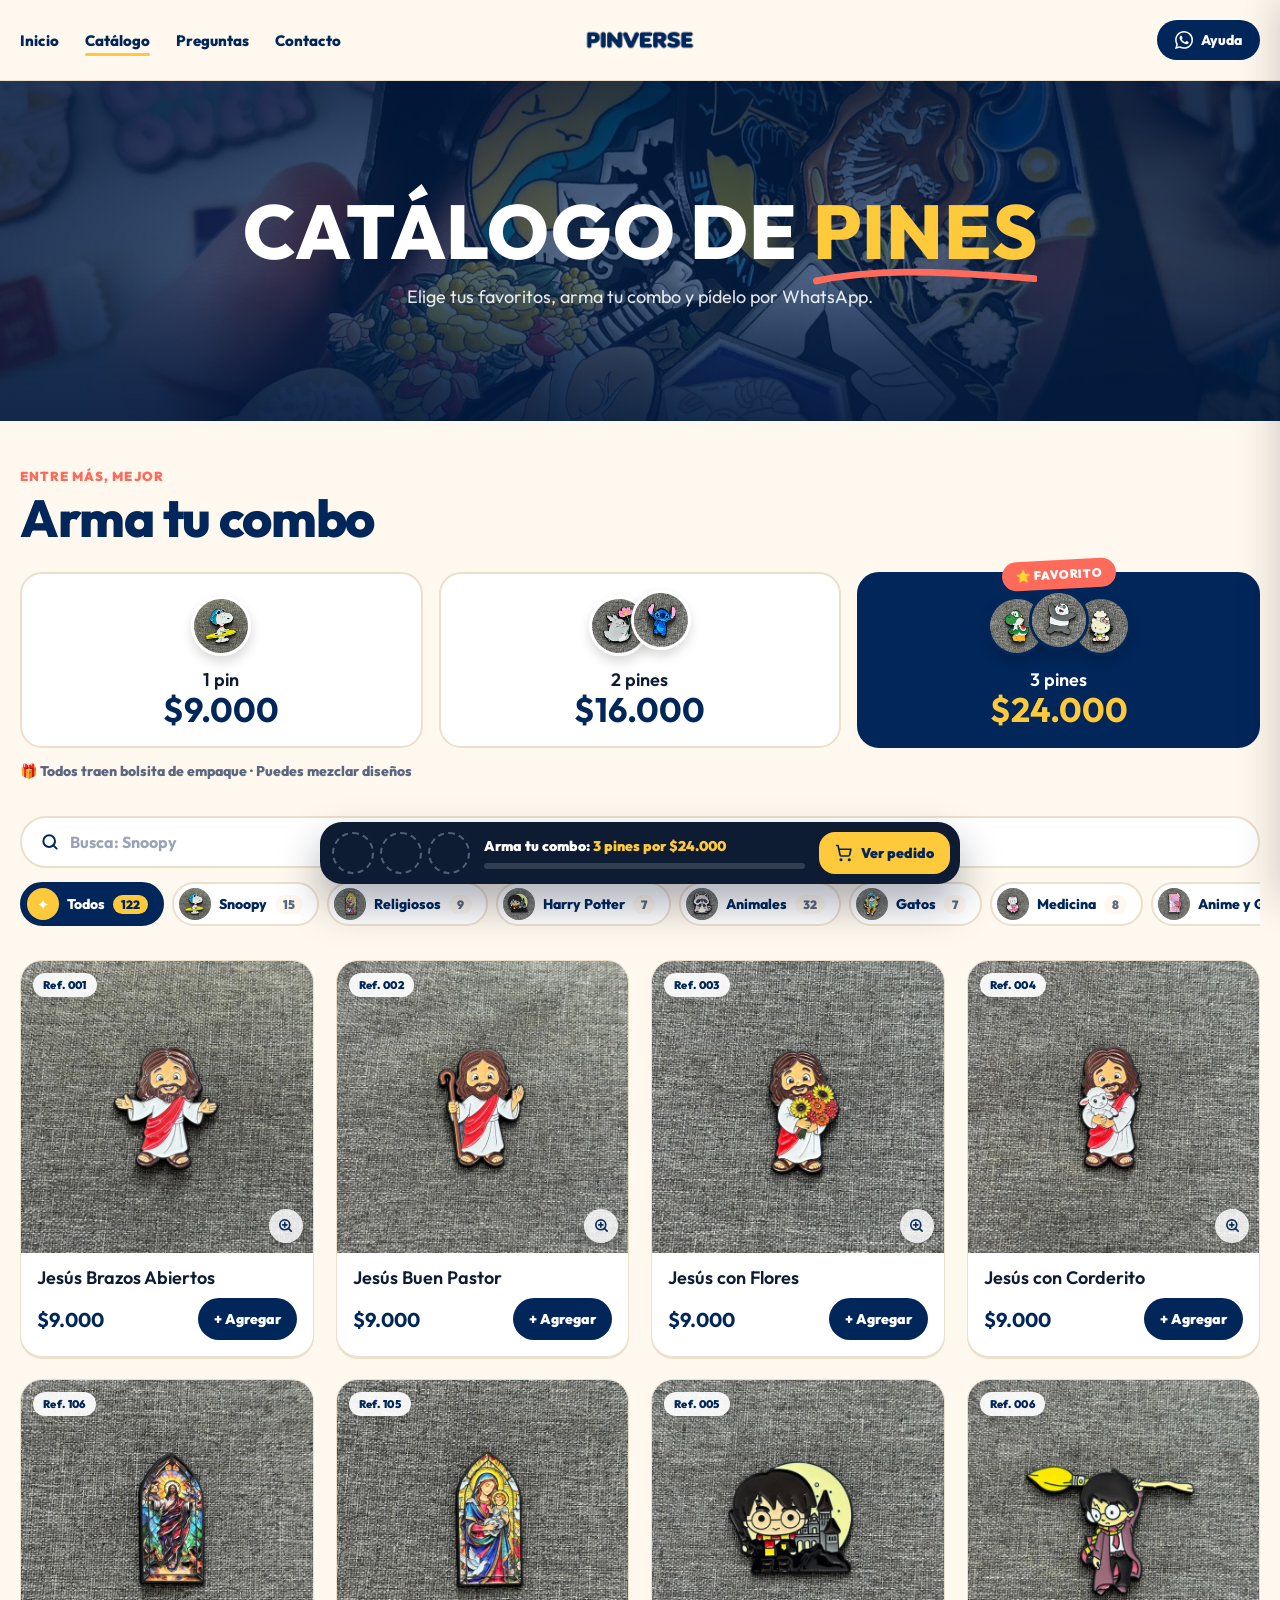
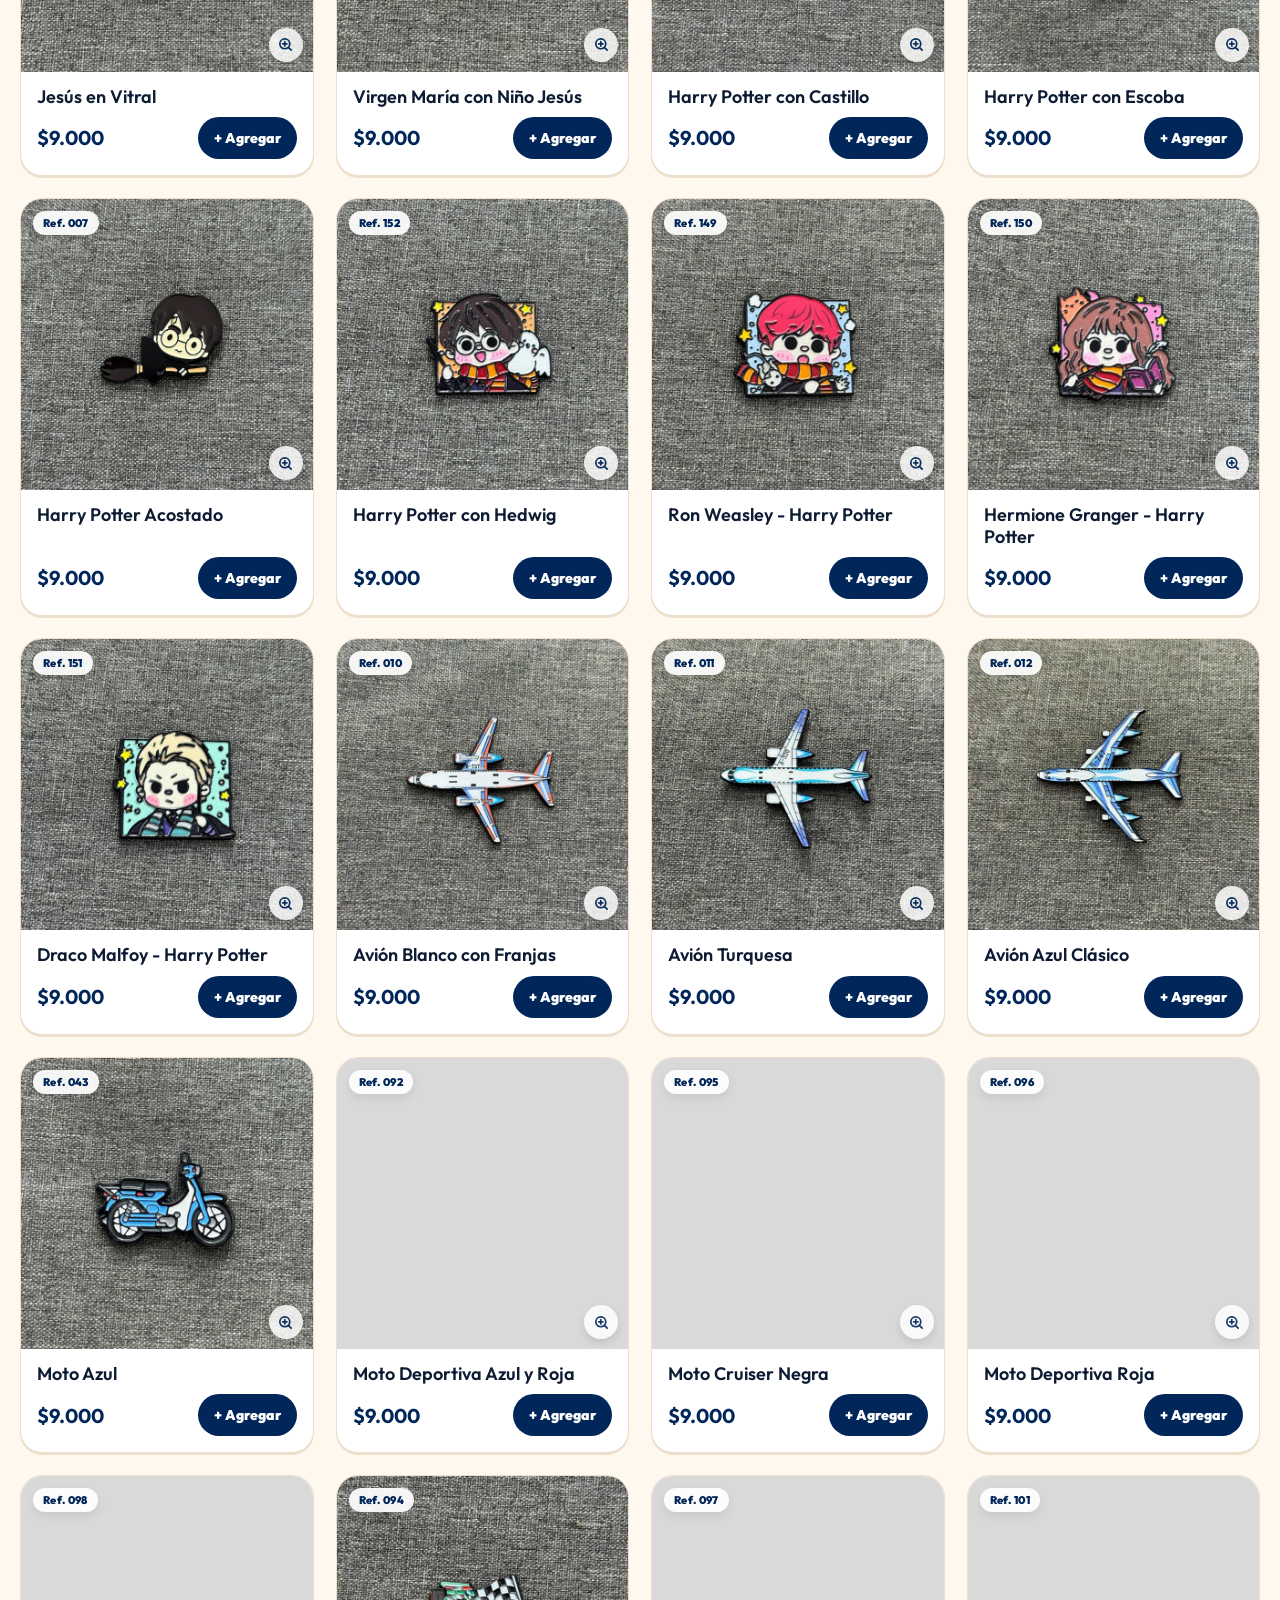
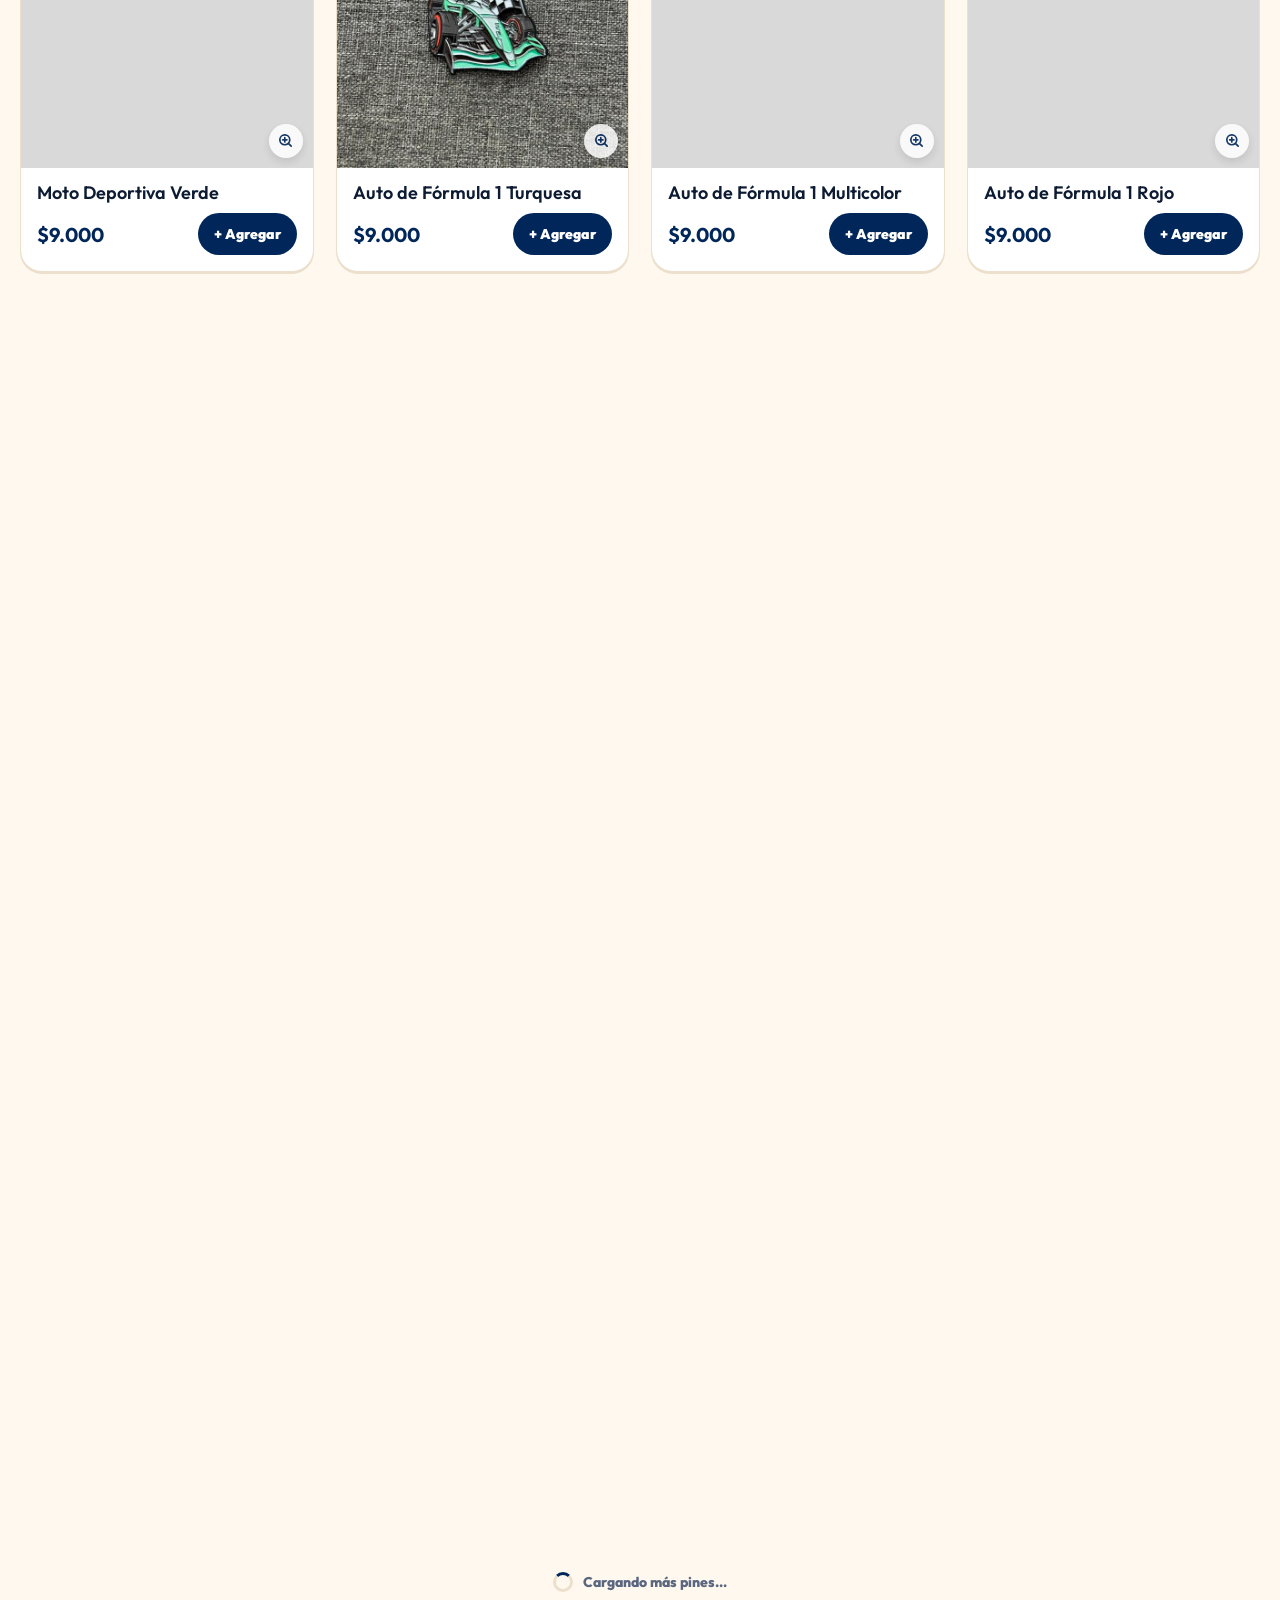
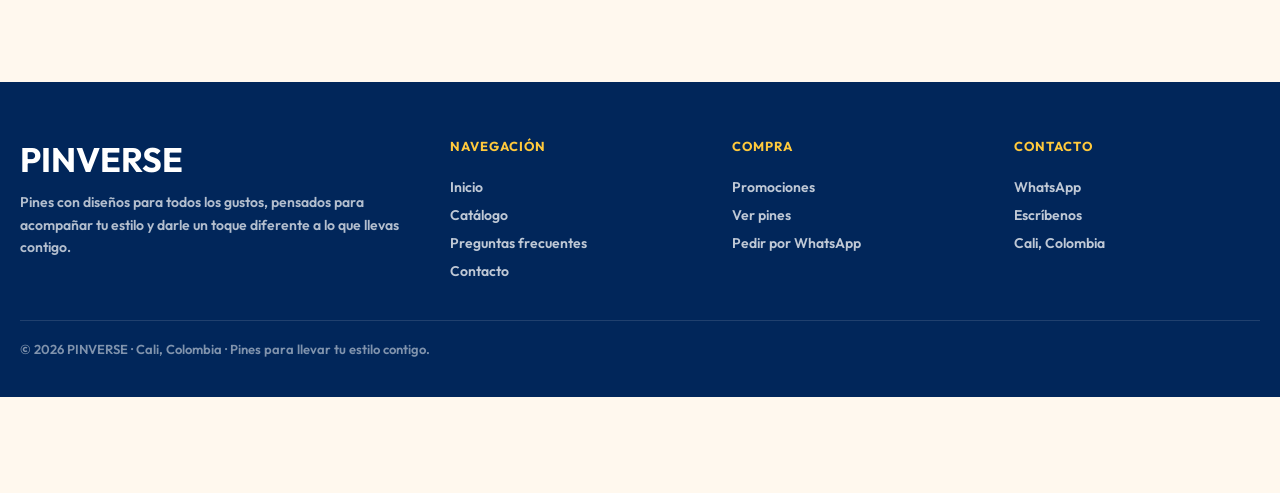
==== commit 8f198ebe: "Snoopys nuevos 118 y 119; se retira el Snoopy con Carta de Amor - Snoopy Disfraz de Dinosaurio (118)" ====
--- a/catalogo/index.html
+++ b/catalogo/index.html
@@ -586,7 +586,7 @@
         <div class="combo featured">
           <span class="combo-shine" aria-hidden="true"></span>
           <span class="combo-flag">⭐ Favorito</span>
-          <div class="combo-pins"><span><img src="../imagenes/pin112.jpeg" alt="" /></span><span><img src="../imagenes/pin126.jpeg" alt="" /></span><span><img src="../imagenes/pin62.jpeg" alt="" /></span></div>
+          <div class="combo-pins"><span><img src="../imagenes/pin112.jpeg" alt="" /></span><span><img src="../imagenes/pin127.jpeg" alt="" /></span><span><img src="../imagenes/pin62.jpeg" alt="" /></span></div>
           <h3>3 pines</h3>
           <div class="combo-price">$24.000</div>
         </div>
@@ -767,10 +767,10 @@
 { id: 5, foto: '../imagenes/pin5.jpeg', nombre: 'Pin Harry Potter con Castillo', referencia: '005', precio: 9000, estado: 'disponible', categorias: 'harry-potter,cine-series' },
 { id: 6, foto: '../imagenes/pin6.jpeg', nombre: 'Pin Harry Potter con Escoba', referencia: '006', precio: 9000, estado: 'disponible', categorias: 'harry-potter,cine-series' },
 { id: 7, foto: '../imagenes/pin7.jpeg', nombre: 'Pin Harry Potter Acostado', referencia: '007', precio: 9000, estado: 'disponible', categorias: 'harry-potter,cine-series' },
-{ id: 151, foto: '../imagenes/pin151.jpeg', nombre: 'Pin Harry Potter con Hedwig', referencia: '151', precio: 9000, estado: 'disponible', categorias: 'harry-potter,cine-series' },
-{ id: 148, foto: '../imagenes/pin148.jpeg', nombre: 'Pin Ron Weasley - Harry Potter', referencia: '148', precio: 9000, estado: 'disponible', categorias: 'harry-potter,cine-series' },
-{ id: 149, foto: '../imagenes/pin149.jpeg', nombre: 'Pin Hermione Granger - Harry Potter', referencia: '149', precio: 9000, estado: 'disponible', categorias: 'harry-potter,cine-series' },
-{ id: 150, foto: '../imagenes/pin150.jpeg', nombre: 'Pin Draco Malfoy - Harry Potter', referencia: '150', precio: 9000, estado: 'disponible', categorias: 'harry-potter,cine-series' },
+{ id: 152, foto: '../imagenes/pin152.jpeg', nombre: 'Pin Harry Potter con Hedwig', referencia: '152', precio: 9000, estado: 'disponible', categorias: 'harry-potter,cine-series' },
+{ id: 149, foto: '../imagenes/pin149.jpeg', nombre: 'Pin Ron Weasley - Harry Potter', referencia: '149', precio: 9000, estado: 'disponible', categorias: 'harry-potter,cine-series' },
+{ id: 150, foto: '../imagenes/pin150.jpeg', nombre: 'Pin Hermione Granger - Harry Potter', referencia: '150', precio: 9000, estado: 'disponible', categorias: 'harry-potter,cine-series' },
+{ id: 151, foto: '../imagenes/pin151.jpeg', nombre: 'Pin Draco Malfoy - Harry Potter', referencia: '151', precio: 9000, estado: 'disponible', categorias: 'harry-potter,cine-series' },
 
 { id: 10, foto: '../imagenes/pin10.jpeg', nombre: 'Pin Avión Blanco con Franjas', referencia: '010', precio: 9000, estado: 'disponible', categorias: 'vehiculos' },
 { id: 11, foto: '../imagenes/pin11.jpeg', nombre: 'Pin Avión Turquesa', referencia: '011', precio: 9000, estado: 'disponible', categorias: 'vehiculos' },
@@ -822,7 +822,8 @@
 { id: 40, foto: '../imagenes/pin40.jpeg', nombre: 'Pin Snoopy con Woodstock', referencia: '040', precio: 9000, estado: 'disponible', categorias: 'snoopy,caricaturas,animales' },
 { id: 41, foto: '../imagenes/pin41.jpeg', nombre: 'Pin Snoopy Invierno', referencia: '041', precio: 9000, estado: 'disponible', categorias: 'snoopy,caricaturas' },
 { id: 42, foto: '../imagenes/pin42.jpeg', nombre: 'Pin Snoopy Clásico', referencia: '042', precio: 9000, estado: 'disponible', categorias: 'snoopy,caricaturas' },
-{ id: 118, foto: '../imagenes/pin118.jpeg', nombre: 'Pin Snoopy con Carta de Amor', referencia: '118', precio: 9000, estado: 'disponible', categorias: 'snoopy,caricaturas,amor' },
+{ id: 118, foto: '../imagenes/pin118.jpeg', nombre: 'Pin Snoopy Disfraz de Dinosaurio', referencia: '118', precio: 9000, estado: 'disponible', categorias: 'snoopy,caricaturas' },
+{ id: 119, foto: '../imagenes/pin119.jpeg', nombre: 'Pin Snoopy con Corazón', referencia: '119', precio: 9000, estado: 'disponible', categorias: 'snoopy,caricaturas,amor' },
 
 { id: 45, foto: '../imagenes/pin45.jpeg', nombre: 'Pin Escudo Atlético Nacional', referencia: '045', precio: 9000, estado: 'disponible', categorias: 'deportes' },
 
@@ -833,10 +834,10 @@
 { id: 53, foto: '../imagenes/pin53.jpeg', nombre: 'Pin Pato Wanted', referencia: '053', precio: 9000, estado: 'disponible', categorias: 'animales' },
 
 { id: 103, foto: '../imagenes/pin103.jpeg', nombre: 'Pin Mapache con Taza de Corazón', referencia: '103', precio: 9000, estado: 'disponible', categorias: 'animales,amor' },
-{ id: 120, foto: '../imagenes/pin120.jpeg', nombre: 'Pin Mapache con Corazón', referencia: '120', precio: 9000, estado: 'disponible', categorias: 'animales,amor' },
-{ id: 121, foto: '../imagenes/pin121.jpeg', nombre: 'Pin Mapache con Bubble Tea', referencia: '121', precio: 9000, estado: 'disponible', categorias: 'animales' },
-{ id: 122, foto: '../imagenes/pin122.jpeg', nombre: 'Pin Mapache Sorprendido', referencia: '122', precio: 9000, estado: 'disponible', categorias: 'animales' },
-{ id: 123, foto: '../imagenes/pin123.jpeg', nombre: 'Pin Mapache Pintor', referencia: '123', precio: 9000, estado: 'disponible', categorias: 'animales' },
+{ id: 121, foto: '../imagenes/pin121.jpeg', nombre: 'Pin Mapache con Corazón', referencia: '121', precio: 9000, estado: 'disponible', categorias: 'animales,amor' },
+{ id: 122, foto: '../imagenes/pin122.jpeg', nombre: 'Pin Mapache con Bubble Tea', referencia: '122', precio: 9000, estado: 'disponible', categorias: 'animales' },
+{ id: 123, foto: '../imagenes/pin123.jpeg', nombre: 'Pin Mapache Sorprendido', referencia: '123', precio: 9000, estado: 'disponible', categorias: 'animales' },
+{ id: 124, foto: '../imagenes/pin124.jpeg', nombre: 'Pin Mapache Pintor', referencia: '124', precio: 9000, estado: 'disponible', categorias: 'animales' },
 
 { id: 75, foto: '../imagenes/pin75.jpeg', nombre: 'Pin Conejo con Zanahoria', referencia: '075', precio: 9000, estado: 'disponible', categorias: 'animales' },
 
@@ -863,29 +864,29 @@
 { id: 58, foto: '../imagenes/pin58.jpeg', nombre: 'Pin Stitch Tímido', referencia: '058', precio: 9000, estado: 'disponible', categorias: 'caricaturas' },
 
 { id: 61, foto: '../imagenes/pin61.jpeg', nombre: 'Pin Osos Escandalosos con Hacha', referencia: '061', precio: 9000, estado: 'disponible', categorias: 'caricaturas,animales' },
-{ id: 124, foto: '../imagenes/pin124.jpeg', nombre: 'Pin Polar Bailando de Osos Escandalosos', referencia: '124', precio: 9000, estado: 'disponible', categorias: 'caricaturas,animales' },
-{ id: 125, foto: '../imagenes/pin125.jpeg', nombre: 'Pin Grizzly Bailando de Osos Escandalosos', referencia: '125', precio: 9000, estado: 'disponible', categorias: 'caricaturas,animales' },
-{ id: 126, foto: '../imagenes/pin126.jpeg', nombre: 'Pin Panda Bailando de Osos Escandalosos', referencia: '126', precio: 9000, estado: 'disponible', categorias: 'caricaturas,animales' },
-{ id: 127, foto: '../imagenes/pin127.jpeg', nombre: 'Pin Grizzly con Dona', referencia: '127', precio: 9000, estado: 'disponible', categorias: 'caricaturas,animales' },
-{ id: 128, foto: '../imagenes/pin128.jpeg', nombre: 'Pin Polar en el Refrigerador', referencia: '128', precio: 9000, estado: 'disponible', categorias: 'caricaturas,animales' },
-{ id: 129, foto: '../imagenes/pin129.jpeg', nombre: 'Pin Panda con Teléfono Rosa', referencia: '129', precio: 9000, estado: 'disponible', categorias: 'caricaturas,animales' },
-
-{ id: 138, foto: '../imagenes/pin138.jpeg', nombre: 'Pin Chicas Superpoderosas', referencia: '138', precio: 9000, estado: 'disponible', categorias: 'caricaturas' },
-{ id: 145, foto: '../imagenes/pin145.jpeg', nombre: 'Pin Bellota - Las Chicas Superpoderosas', referencia: '145', precio: 9000, estado: 'disponible', categorias: 'caricaturas' },
-{ id: 146, foto: '../imagenes/pin146.jpeg', nombre: 'Pin Bombón - Las Chicas Superpoderosas', referencia: '146', precio: 9000, estado: 'disponible', categorias: 'caricaturas' },
-{ id: 147, foto: '../imagenes/pin147.jpeg', nombre: 'Pin Burbuja - Las Chicas Superpoderosas', referencia: '147', precio: 9000, estado: 'disponible', categorias: 'caricaturas' },
-{ id: 131, foto: '../imagenes/pin131.jpeg', nombre: 'Pin Bellota Surf', referencia: '131', precio: 9000, estado: 'disponible', categorias: 'caricaturas,deportes' },
-{ id: 132, foto: '../imagenes/pin132.jpeg', nombre: 'Pin Bombón Surf', referencia: '132', precio: 9000, estado: 'disponible', categorias: 'caricaturas,deportes' },
-{ id: 133, foto: '../imagenes/pin133.jpeg', nombre: 'Pin Burbuja Surf', referencia: '133', precio: 9000, estado: 'disponible', categorias: 'caricaturas,deportes' },
-{ id: 135, foto: '../imagenes/pin135.jpeg', nombre: 'Pin Bombón Tenista', referencia: '135', precio: 9000, estado: 'disponible', categorias: 'caricaturas,deportes' },
-{ id: 136, foto: '../imagenes/pin136.jpeg', nombre: 'Pin Burbuja Tenista', referencia: '136', precio: 9000, estado: 'disponible', categorias: 'caricaturas,deportes' },
-{ id: 141, foto: '../imagenes/pin141.jpeg', nombre: 'Pin Bellota Tenista', referencia: '141', precio: 9000, estado: 'disponible', categorias: 'caricaturas,deportes' },
-{ id: 137, foto: '../imagenes/pin137.jpeg', nombre: 'Pin Bellota Rezando', referencia: '137', precio: 9000, estado: 'disponible', categorias: 'caricaturas,religiosos' },
-{ id: 139, foto: '../imagenes/pin139.jpeg', nombre: 'Pin Burbuja Rezando', referencia: '139', precio: 9000, estado: 'disponible', categorias: 'caricaturas,religiosos' },
-{ id: 140, foto: '../imagenes/pin140.jpeg', nombre: 'Pin Bombón Rezando', referencia: '140', precio: 9000, estado: 'disponible', categorias: 'caricaturas,religiosos' },
-{ id: 134, foto: '../imagenes/pin134.jpeg', nombre: 'Pin Burbuja con Gafas de Taller', referencia: '134', precio: 9000, estado: 'disponible', categorias: 'caricaturas' },
-{ id: 130, foto: '../imagenes/pin130.jpeg', nombre: 'Pin Bellota como Luigi', referencia: '130', precio: 9000, estado: 'disponible', categorias: 'caricaturas,videojuegos' },
-{ id: 142, foto: '../imagenes/pin142.jpeg', nombre: 'Pin Bombón como Mario', referencia: '142', precio: 9000, estado: 'disponible', categorias: 'caricaturas,videojuegos' },
+{ id: 125, foto: '../imagenes/pin125.jpeg', nombre: 'Pin Polar Bailando de Osos Escandalosos', referencia: '125', precio: 9000, estado: 'disponible', categorias: 'caricaturas,animales' },
+{ id: 126, foto: '../imagenes/pin126.jpeg', nombre: 'Pin Grizzly Bailando de Osos Escandalosos', referencia: '126', precio: 9000, estado: 'disponible', categorias: 'caricaturas,animales' },
+{ id: 127, foto: '../imagenes/pin127.jpeg', nombre: 'Pin Panda Bailando de Osos Escandalosos', referencia: '127', precio: 9000, estado: 'disponible', categorias: 'caricaturas,animales' },
+{ id: 128, foto: '../imagenes/pin128.jpeg', nombre: 'Pin Grizzly con Dona', referencia: '128', precio: 9000, estado: 'disponible', categorias: 'caricaturas,animales' },
+{ id: 129, foto: '../imagenes/pin129.jpeg', nombre: 'Pin Polar en el Refrigerador', referencia: '129', precio: 9000, estado: 'disponible', categorias: 'caricaturas,animales' },
+{ id: 130, foto: '../imagenes/pin130.jpeg', nombre: 'Pin Panda con Teléfono Rosa', referencia: '130', precio: 9000, estado: 'disponible', categorias: 'caricaturas,animales' },
+
+{ id: 139, foto: '../imagenes/pin139.jpeg', nombre: 'Pin Chicas Superpoderosas', referencia: '139', precio: 9000, estado: 'disponible', categorias: 'caricaturas' },
+{ id: 146, foto: '../imagenes/pin146.jpeg', nombre: 'Pin Bellota - Las Chicas Superpoderosas', referencia: '146', precio: 9000, estado: 'disponible', categorias: 'caricaturas' },
+{ id: 147, foto: '../imagenes/pin147.jpeg', nombre: 'Pin Bombón - Las Chicas Superpoderosas', referencia: '147', precio: 9000, estado: 'disponible', categorias: 'caricaturas' },
+{ id: 148, foto: '../imagenes/pin148.jpeg', nombre: 'Pin Burbuja - Las Chicas Superpoderosas', referencia: '148', precio: 9000, estado: 'disponible', categorias: 'caricaturas' },
+{ id: 132, foto: '../imagenes/pin132.jpeg', nombre: 'Pin Bellota Surf', referencia: '132', precio: 9000, estado: 'disponible', categorias: 'caricaturas,deportes' },
+{ id: 133, foto: '../imagenes/pin133.jpeg', nombre: 'Pin Bombón Surf', referencia: '133', precio: 9000, estado: 'disponible', categorias: 'caricaturas,deportes' },
+{ id: 134, foto: '../imagenes/pin134.jpeg', nombre: 'Pin Burbuja Surf', referencia: '134', precio: 9000, estado: 'disponible', categorias: 'caricaturas,deportes' },
+{ id: 136, foto: '../imagenes/pin136.jpeg', nombre: 'Pin Bombón Tenista', referencia: '136', precio: 9000, estado: 'disponible', categorias: 'caricaturas,deportes' },
+{ id: 137, foto: '../imagenes/pin137.jpeg', nombre: 'Pin Burbuja Tenista', referencia: '137', precio: 9000, estado: 'disponible', categorias: 'caricaturas,deportes' },
+{ id: 142, foto: '../imagenes/pin142.jpeg', nombre: 'Pin Bellota Tenista', referencia: '142', precio: 9000, estado: 'disponible', categorias: 'caricaturas,deportes' },
+{ id: 138, foto: '../imagenes/pin138.jpeg', nombre: 'Pin Bellota Rezando', referencia: '138', precio: 9000, estado: 'disponible', categorias: 'caricaturas,religiosos' },
+{ id: 140, foto: '../imagenes/pin140.jpeg', nombre: 'Pin Burbuja Rezando', referencia: '140', precio: 9000, estado: 'disponible', categorias: 'caricaturas,religiosos' },
+{ id: 141, foto: '../imagenes/pin141.jpeg', nombre: 'Pin Bombón Rezando', referencia: '141', precio: 9000, estado: 'disponible', categorias: 'caricaturas,religiosos' },
+{ id: 135, foto: '../imagenes/pin135.jpeg', nombre: 'Pin Burbuja con Gafas de Taller', referencia: '135', precio: 9000, estado: 'disponible', categorias: 'caricaturas' },
+{ id: 131, foto: '../imagenes/pin131.jpeg', nombre: 'Pin Bellota como Luigi', referencia: '131', precio: 9000, estado: 'disponible', categorias: 'caricaturas,videojuegos' },
+{ id: 143, foto: '../imagenes/pin143.jpeg', nombre: 'Pin Bombón como Mario', referencia: '143', precio: 9000, estado: 'disponible', categorias: 'caricaturas,videojuegos' },
 
 { id: 62, foto: '../imagenes/pin62.jpeg', nombre: 'Pin Hello Kitty Chef', referencia: '062', precio: 9000, estado: 'disponible', categorias: 'sanrio,caricaturas' },
 { id: 76, foto: '../imagenes/pin76.jpeg', nombre: 'Pin Hello Kitty Lazo Rosa', referencia: '076', precio: 9000, estado: 'disponible', categorias: 'sanrio,caricaturas' },
@@ -903,12 +904,12 @@
 { id: 112, foto: '../imagenes/pin112.jpeg', nombre: 'Pin Yoshi Clásico', referencia: '112', precio: 9000, estado: 'disponible', categorias: 'videojuegos' },
 { id: 115, foto: '../imagenes/pin115.jpeg', nombre: 'Pin Yoshi Saludando', referencia: '115', precio: 9000, estado: 'disponible', categorias: 'videojuegos' },
 { id: 116, foto: '../imagenes/pin116.jpeg', nombre: 'Pin Yoshi Corriendo', referencia: '116', precio: 9000, estado: 'disponible', categorias: 'videojuegos' },
-{ id: 119, foto: '../imagenes/pin119.jpeg', nombre: 'Pin Yoshi Sentado', referencia: '119', precio: 9000, estado: 'disponible', categorias: 'videojuegos' },
+{ id: 120, foto: '../imagenes/pin120.jpeg', nombre: 'Pin Yoshi Sentado', referencia: '120', precio: 9000, estado: 'disponible', categorias: 'videojuegos' },
 
 { id: 113, foto: '../imagenes/pin113.jpeg', nombre: 'Pin Bowser Sentado', referencia: '113', precio: 9000, estado: 'disponible', categorias: 'videojuegos' },
 
-{ id: 143, foto: '../imagenes/pin143.jpeg', nombre: 'Pin Watergirl - Fireboy & Watergirl', referencia: '143', precio: 9000, estado: 'disponible', categorias: 'caricaturas,videojuegos' },
-{ id: 144, foto: '../imagenes/pin144.jpeg', nombre: 'Pin Fireboy - Fireboy & Watergirl', referencia: '144', precio: 9000, estado: 'disponible', categorias: 'caricaturas,videojuegos' },
+{ id: 144, foto: '../imagenes/pin144.jpeg', nombre: 'Pin Watergirl - Fireboy & Watergirl', referencia: '144', precio: 9000, estado: 'disponible', categorias: 'caricaturas,videojuegos' },
+{ id: 145, foto: '../imagenes/pin145.jpeg', nombre: 'Pin Fireboy - Fireboy & Watergirl', referencia: '145', precio: 9000, estado: 'disponible', categorias: 'caricaturas,videojuegos' },
     ];
 
     const INITIAL_VISIBLE = 12;
@@ -925,8 +926,9 @@
       'nuevo' → "Nuevo"   ·   'mas-vendido' → "🔥 Más vendido"
     */
     let ETIQUETAS = {
-      126:'nuevo', 130:'nuevo', 119:'nuevo', 18:'nuevo',
-      45:'nuevo', 138:'nuevo', 109:'nuevo', 103:'nuevo',
+      118:'nuevo', 119:'nuevo',
+      127:'nuevo', 131:'nuevo', 120:'nuevo', 18:'nuevo',
+      45:'nuevo', 139:'nuevo', 109:'nuevo', 103:'nuevo',
     };
     const ETIQUETA_TEXTO = { 'nuevo':'Nuevo', 'mas-vendido':'🔥 Más vendido' };
 
@@ -938,9 +940,9 @@
 
     /* Foto que representa cada categoría en los chips */
     const CATEGORY_IMAGES = {
-      snoopy:23, religiosos:105, 'harry-potter':5, animales:122, gatos:19, medicina:86,
+      snoopy:23, religiosos:105, 'harry-potter':5, animales:123, gatos:19, medicina:86,
       anime:108, videojuegos:112, vehiculos:94, deportes:45, marvel:68, sanrio:62,
-      'cine-series':63, caricaturas:138, musica:17, halloween:16, amor:22
+      'cine-series':63, caricaturas:139, musica:17, halloween:16, amor:22
     };
 
     const reduceMotion = window.matchMedia('(prefers-reduced-motion: reduce)').matches;
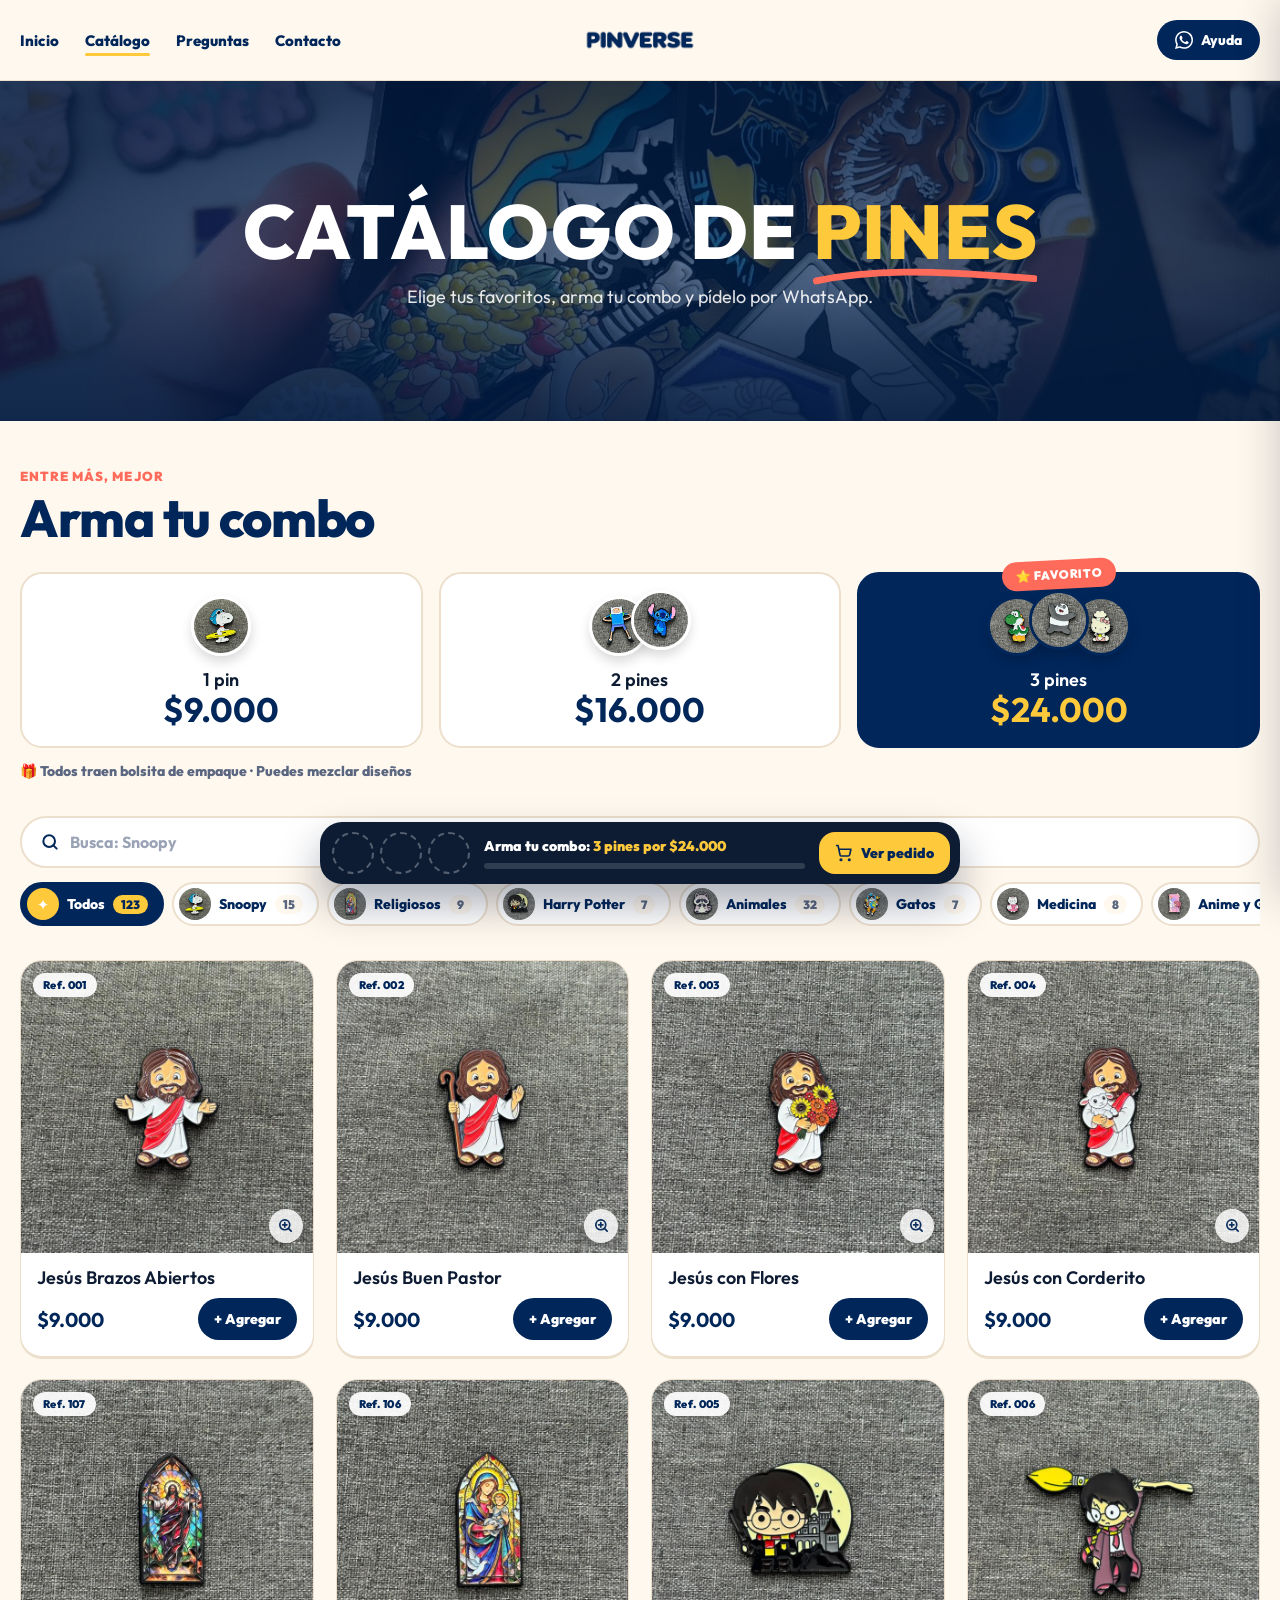
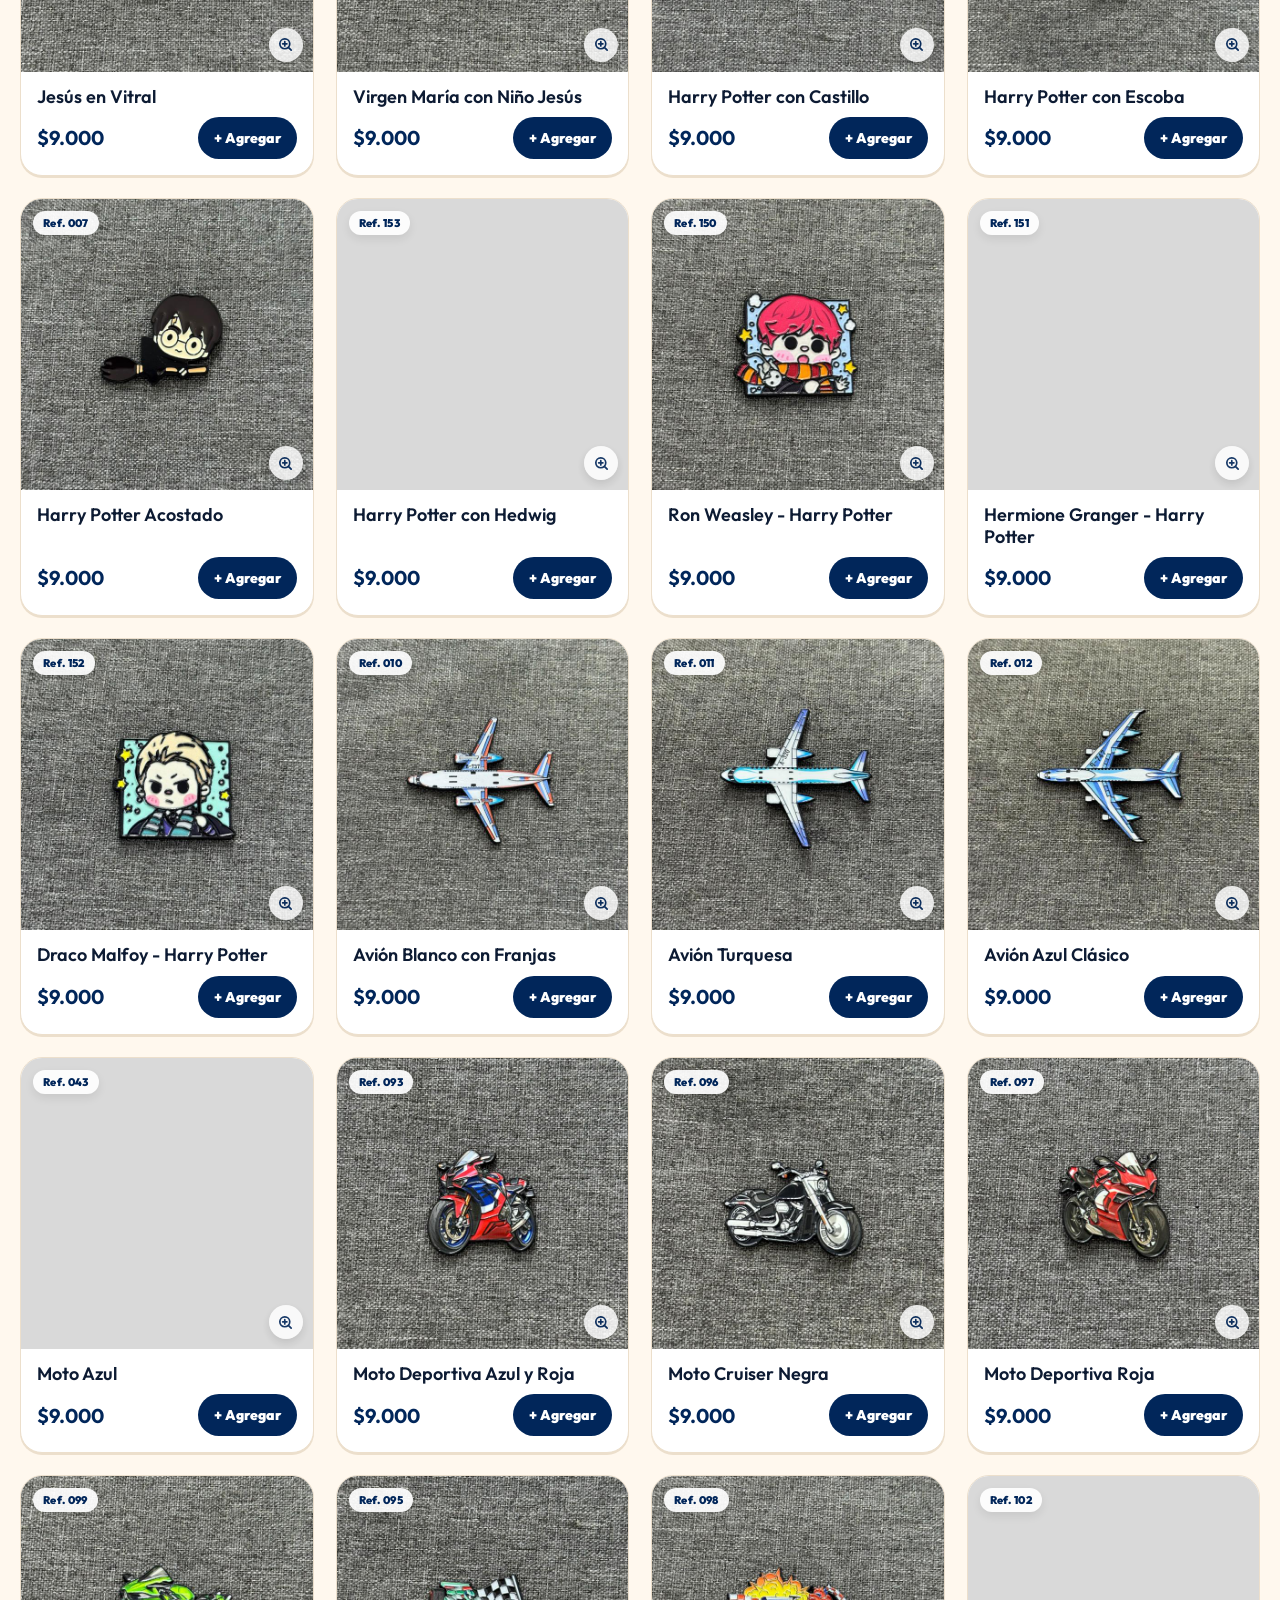
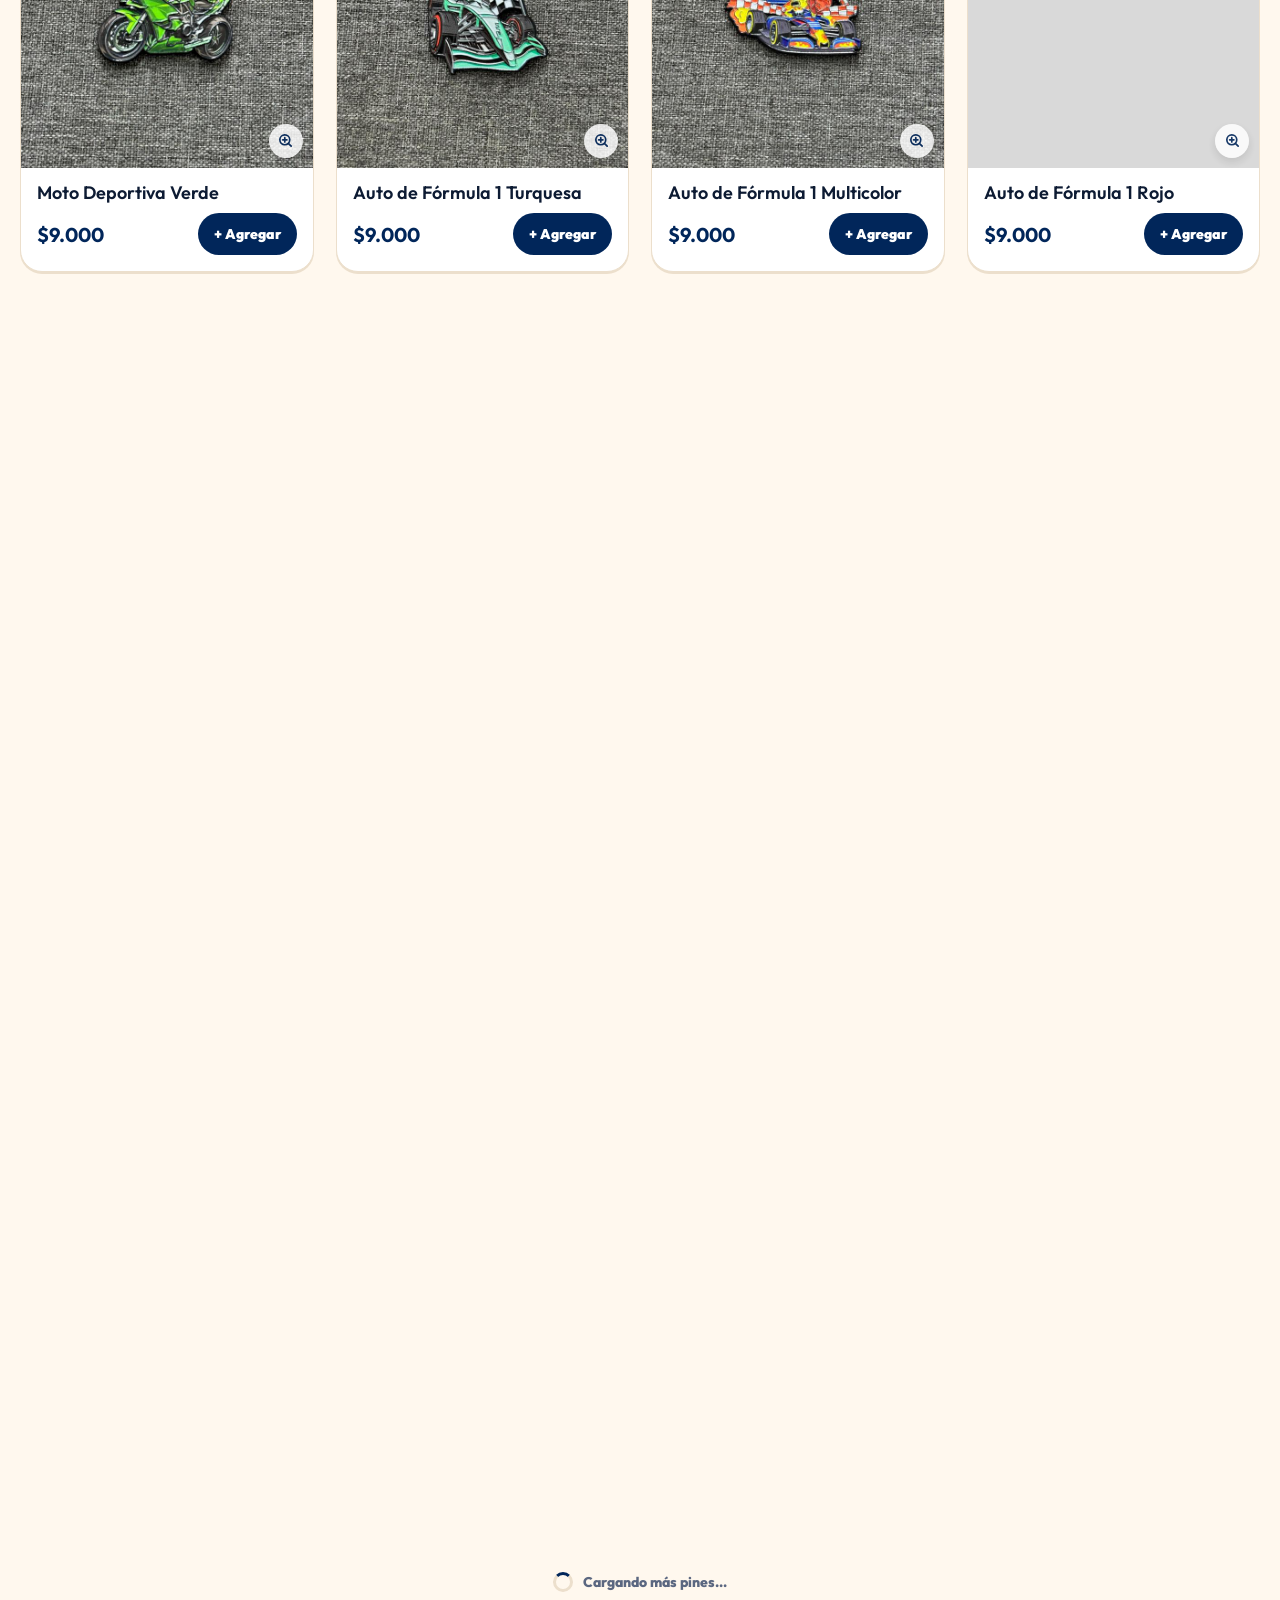
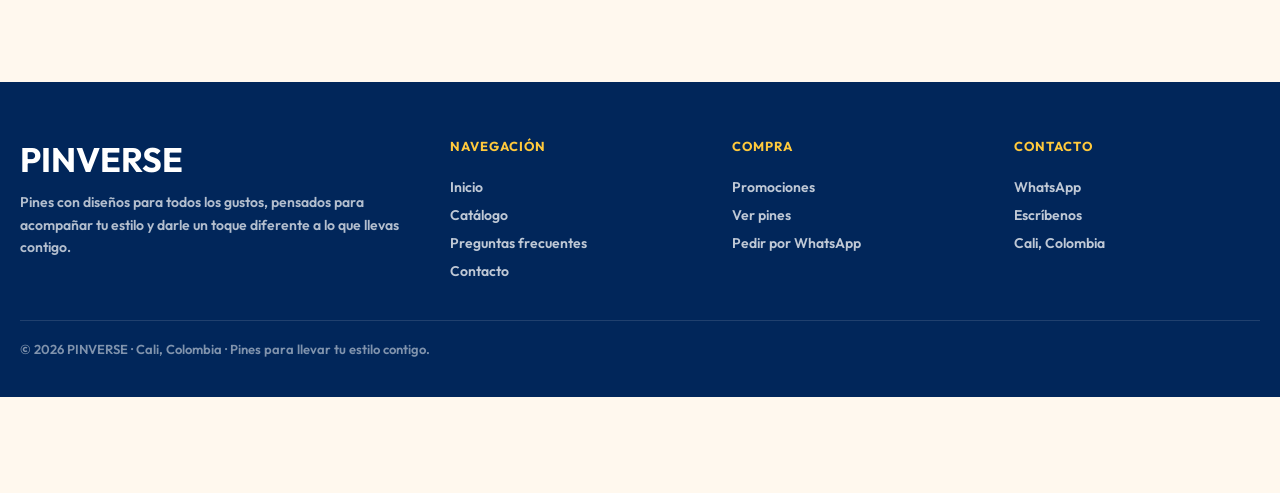
==== commit 7ba0b2d3: "Finn de Pie (57) y Finn Sentado (58) con Hora de Aventura; se retira el Totoro con Flor - Los pines " ====
--- a/catalogo/index.html
+++ b/catalogo/index.html
@@ -579,14 +579,14 @@
           <div class="combo-price">$9.000</div>
         </div>
         <div class="combo">
-          <div class="combo-pins"><span><img src="../imagenes/pin81.jpeg" alt="" /></span><span><img src="../imagenes/pin57.jpeg" alt="" /></span></div>
+          <div class="combo-pins"><span><img src="../imagenes/pin57.jpeg" alt="" /></span><span><img src="../imagenes/pin59.jpeg" alt="" /></span></div>
           <h3>2 pines</h3>
           <div class="combo-price">$16.000</div>
         </div>
         <div class="combo featured">
           <span class="combo-shine" aria-hidden="true"></span>
           <span class="combo-flag">⭐ Favorito</span>
-          <div class="combo-pins"><span><img src="../imagenes/pin112.jpeg" alt="" /></span><span><img src="../imagenes/pin127.jpeg" alt="" /></span><span><img src="../imagenes/pin62.jpeg" alt="" /></span></div>
+          <div class="combo-pins"><span><img src="../imagenes/pin113.jpeg" alt="" /></span><span><img src="../imagenes/pin128.jpeg" alt="" /></span><span><img src="../imagenes/pin64.jpeg" alt="" /></span></div>
           <h3>3 pines</h3>
           <div class="combo-price">$24.000</div>
         </div>
@@ -761,31 +761,31 @@
 { id: 2, foto: '../imagenes/pin2.jpeg', nombre: 'Pin Jesús Buen Pastor', referencia: '002', precio: 9000, estado: 'disponible', categorias: 'religiosos' },
 { id: 3, foto: '../imagenes/pin3.jpeg', nombre: 'Pin Jesús con Flores', referencia: '003', precio: 9000, estado: 'disponible', categorias: 'religiosos' },
 { id: 4, foto: '../imagenes/pin4.jpeg', nombre: 'Pin Jesús con Corderito', referencia: '004', precio: 9000, estado: 'disponible', categorias: 'religiosos' },
-{ id: 106, foto: '../imagenes/pin106.jpeg', nombre: 'Pin Jesús en Vitral', referencia: '106', precio: 9000, estado: 'disponible', categorias: 'religiosos' },
-{ id: 105, foto: '../imagenes/pin105.jpeg', nombre: 'Pin Virgen María con Niño Jesús', referencia: '105', precio: 9000, estado: 'disponible', categorias: 'religiosos' },
+{ id: 107, foto: '../imagenes/pin107.jpeg', nombre: 'Pin Jesús en Vitral', referencia: '107', precio: 9000, estado: 'disponible', categorias: 'religiosos' },
+{ id: 106, foto: '../imagenes/pin106.jpeg', nombre: 'Pin Virgen María con Niño Jesús', referencia: '106', precio: 9000, estado: 'disponible', categorias: 'religiosos' },
 
 { id: 5, foto: '../imagenes/pin5.jpeg', nombre: 'Pin Harry Potter con Castillo', referencia: '005', precio: 9000, estado: 'disponible', categorias: 'harry-potter,cine-series' },
 { id: 6, foto: '../imagenes/pin6.jpeg', nombre: 'Pin Harry Potter con Escoba', referencia: '006', precio: 9000, estado: 'disponible', categorias: 'harry-potter,cine-series' },
 { id: 7, foto: '../imagenes/pin7.jpeg', nombre: 'Pin Harry Potter Acostado', referencia: '007', precio: 9000, estado: 'disponible', categorias: 'harry-potter,cine-series' },
-{ id: 152, foto: '../imagenes/pin152.jpeg', nombre: 'Pin Harry Potter con Hedwig', referencia: '152', precio: 9000, estado: 'disponible', categorias: 'harry-potter,cine-series' },
-{ id: 149, foto: '../imagenes/pin149.jpeg', nombre: 'Pin Ron Weasley - Harry Potter', referencia: '149', precio: 9000, estado: 'disponible', categorias: 'harry-potter,cine-series' },
-{ id: 150, foto: '../imagenes/pin150.jpeg', nombre: 'Pin Hermione Granger - Harry Potter', referencia: '150', precio: 9000, estado: 'disponible', categorias: 'harry-potter,cine-series' },
-{ id: 151, foto: '../imagenes/pin151.jpeg', nombre: 'Pin Draco Malfoy - Harry Potter', referencia: '151', precio: 9000, estado: 'disponible', categorias: 'harry-potter,cine-series' },
+{ id: 153, foto: '../imagenes/pin153.jpeg', nombre: 'Pin Harry Potter con Hedwig', referencia: '153', precio: 9000, estado: 'disponible', categorias: 'harry-potter,cine-series' },
+{ id: 150, foto: '../imagenes/pin150.jpeg', nombre: 'Pin Ron Weasley - Harry Potter', referencia: '150', precio: 9000, estado: 'disponible', categorias: 'harry-potter,cine-series' },
+{ id: 151, foto: '../imagenes/pin151.jpeg', nombre: 'Pin Hermione Granger - Harry Potter', referencia: '151', precio: 9000, estado: 'disponible', categorias: 'harry-potter,cine-series' },
+{ id: 152, foto: '../imagenes/pin152.jpeg', nombre: 'Pin Draco Malfoy - Harry Potter', referencia: '152', precio: 9000, estado: 'disponible', categorias: 'harry-potter,cine-series' },
 
 { id: 10, foto: '../imagenes/pin10.jpeg', nombre: 'Pin Avión Blanco con Franjas', referencia: '010', precio: 9000, estado: 'disponible', categorias: 'vehiculos' },
 { id: 11, foto: '../imagenes/pin11.jpeg', nombre: 'Pin Avión Turquesa', referencia: '011', precio: 9000, estado: 'disponible', categorias: 'vehiculos' },
 { id: 12, foto: '../imagenes/pin12.jpeg', nombre: 'Pin Avión Azul Clásico', referencia: '012', precio: 9000, estado: 'disponible', categorias: 'vehiculos' },
 
 { id: 43, foto: '../imagenes/pin43.jpeg', nombre: 'Pin Moto Azul', referencia: '043', precio: 9000, estado: 'disponible', categorias: 'vehiculos' },
-{ id: 92, foto: '../imagenes/pin92.jpeg', nombre: 'Pin Moto Deportiva Azul y Roja', referencia: '092', precio: 9000, estado: 'disponible', categorias: 'vehiculos' },
-{ id: 95, foto: '../imagenes/pin95.jpeg', nombre: 'Pin Moto Cruiser Negra', referencia: '095', precio: 9000, estado: 'disponible', categorias: 'vehiculos' },
-{ id: 96, foto: '../imagenes/pin96.jpeg', nombre: 'Pin Moto Deportiva Roja', referencia: '096', precio: 9000, estado: 'disponible', categorias: 'vehiculos' },
-{ id: 98, foto: '../imagenes/pin98.jpeg', nombre: 'Pin Moto Deportiva Verde', referencia: '098', precio: 9000, estado: 'disponible', categorias: 'vehiculos' },
-
-{ id: 94, foto: '../imagenes/pin94.jpeg', nombre: 'Pin Auto de Fórmula 1 Turquesa', referencia: '094', precio: 9000, estado: 'disponible', categorias: 'vehiculos,deportes' },
-{ id: 97, foto: '../imagenes/pin97.jpeg', nombre: 'Pin Auto de Fórmula 1 Multicolor', referencia: '097', precio: 9000, estado: 'disponible', categorias: 'vehiculos,deportes' },
-{ id: 101, foto: '../imagenes/pin101.jpeg', nombre: 'Pin Auto de Fórmula 1 Rojo', referencia: '101', precio: 9000, estado: 'disponible', categorias: 'vehiculos,deportes' },
-{ id: 117, foto: '../imagenes/pin117.jpeg', nombre: 'Pin Auto de Fórmula 1 Naranja', referencia: '117', precio: 9000, estado: 'disponible', categorias: 'vehiculos,deportes' },
+{ id: 93, foto: '../imagenes/pin93.jpeg', nombre: 'Pin Moto Deportiva Azul y Roja', referencia: '093', precio: 9000, estado: 'disponible', categorias: 'vehiculos' },
+{ id: 96, foto: '../imagenes/pin96.jpeg', nombre: 'Pin Moto Cruiser Negra', referencia: '096', precio: 9000, estado: 'disponible', categorias: 'vehiculos' },
+{ id: 97, foto: '../imagenes/pin97.jpeg', nombre: 'Pin Moto Deportiva Roja', referencia: '097', precio: 9000, estado: 'disponible', categorias: 'vehiculos' },
+{ id: 99, foto: '../imagenes/pin99.jpeg', nombre: 'Pin Moto Deportiva Verde', referencia: '099', precio: 9000, estado: 'disponible', categorias: 'vehiculos' },
+
+{ id: 95, foto: '../imagenes/pin95.jpeg', nombre: 'Pin Auto de Fórmula 1 Turquesa', referencia: '095', precio: 9000, estado: 'disponible', categorias: 'vehiculos,deportes' },
+{ id: 98, foto: '../imagenes/pin98.jpeg', nombre: 'Pin Auto de Fórmula 1 Multicolor', referencia: '098', precio: 9000, estado: 'disponible', categorias: 'vehiculos,deportes' },
+{ id: 102, foto: '../imagenes/pin102.jpeg', nombre: 'Pin Auto de Fórmula 1 Rojo', referencia: '102', precio: 9000, estado: 'disponible', categorias: 'vehiculos,deportes' },
+{ id: 118, foto: '../imagenes/pin118.jpeg', nombre: 'Pin Auto de Fórmula 1 Naranja', referencia: '118', precio: 9000, estado: 'disponible', categorias: 'vehiculos,deportes' },
 
 { id: 16, foto: '../imagenes/pin16.jpeg', nombre: 'Pin Fantasma con Cuchillo', referencia: '016', precio: 9000, estado: 'disponible', categorias: 'halloween' },
 
@@ -795,17 +795,17 @@
 { id: 19, foto: '../imagenes/pin19.jpeg', nombre: 'Pin Gato Astronauta con Planeta', referencia: '019', precio: 9000, estado: 'disponible', categorias: 'gatos,animales' },
 { id: 20, foto: '../imagenes/pin20.jpeg', nombre: 'Pin Gato Astronauta Celebrando', referencia: '020', precio: 9000, estado: 'disponible', categorias: 'gatos,animales' },
 { id: 21, foto: '../imagenes/pin21.jpeg', nombre: 'Pin Gato Astronauta con Alien', referencia: '021', precio: 9000, estado: 'disponible', categorias: 'gatos,animales' },
-{ id: 69, foto: '../imagenes/pin69.jpeg', nombre: 'Pin Gato Astronauta', referencia: '069', precio: 9000, estado: 'disponible', categorias: 'gatos,animales' },
-
-{ id: 86, foto: '../imagenes/pin86.jpeg', nombre: 'Pin Gata Enfermera Rosa', referencia: '086', precio: 9000, estado: 'disponible', categorias: 'medicina,gatos,animales' },
-{ id: 87, foto: '../imagenes/pin87.jpeg', nombre: 'Pin Gato Cirujano', referencia: '087', precio: 9000, estado: 'disponible', categorias: 'medicina,gatos,animales' },
-{ id: 88, foto: '../imagenes/pin88.jpeg', nombre: 'Pin Gato Médico con Estetoscopio', referencia: '088', precio: 9000, estado: 'disponible', categorias: 'medicina,gatos,animales' },
-
-{ id: 91, foto: '../imagenes/pin91.jpeg', nombre: 'Pin Osito Médico con Jeringas', referencia: '091', precio: 9000, estado: 'disponible', categorias: 'medicina,animales' },
-{ id: 99, foto: '../imagenes/pin99.jpeg', nombre: 'Pin Osito Enfermero', referencia: '099', precio: 9000, estado: 'disponible', categorias: 'medicina,animales' },
-{ id: 93, foto: '../imagenes/pin93.jpeg', nombre: 'Pin Jirafa Médica', referencia: '093', precio: 9000, estado: 'disponible', categorias: 'medicina,animales' },
-{ id: 111, foto: '../imagenes/pin111.jpeg', nombre: 'Pin Erizo Médico', referencia: '111', precio: 9000, estado: 'disponible', categorias: 'medicina,animales' },
-{ id: 114, foto: '../imagenes/pin114.jpeg', nombre: 'Pin Elefante Médico', referencia: '114', precio: 9000, estado: 'disponible', categorias: 'medicina,animales' },
+{ id: 71, foto: '../imagenes/pin71.jpeg', nombre: 'Pin Gato Astronauta', referencia: '071', precio: 9000, estado: 'disponible', categorias: 'gatos,animales' },
+
+{ id: 87, foto: '../imagenes/pin87.jpeg', nombre: 'Pin Gata Enfermera Rosa', referencia: '087', precio: 9000, estado: 'disponible', categorias: 'medicina,gatos,animales' },
+{ id: 88, foto: '../imagenes/pin88.jpeg', nombre: 'Pin Gato Cirujano', referencia: '088', precio: 9000, estado: 'disponible', categorias: 'medicina,gatos,animales' },
+{ id: 89, foto: '../imagenes/pin89.jpeg', nombre: 'Pin Gato Médico con Estetoscopio', referencia: '089', precio: 9000, estado: 'disponible', categorias: 'medicina,gatos,animales' },
+
+{ id: 92, foto: '../imagenes/pin92.jpeg', nombre: 'Pin Osito Médico con Jeringas', referencia: '092', precio: 9000, estado: 'disponible', categorias: 'medicina,animales' },
+{ id: 100, foto: '../imagenes/pin100.jpeg', nombre: 'Pin Osito Enfermero', referencia: '100', precio: 9000, estado: 'disponible', categorias: 'medicina,animales' },
+{ id: 94, foto: '../imagenes/pin94.jpeg', nombre: 'Pin Jirafa Médica', referencia: '094', precio: 9000, estado: 'disponible', categorias: 'medicina,animales' },
+{ id: 112, foto: '../imagenes/pin112.jpeg', nombre: 'Pin Erizo Médico', referencia: '112', precio: 9000, estado: 'disponible', categorias: 'medicina,animales' },
+{ id: 115, foto: '../imagenes/pin115.jpeg', nombre: 'Pin Elefante Médico', referencia: '115', precio: 9000, estado: 'disponible', categorias: 'medicina,animales' },
 
 { id: 22, foto: '../imagenes/pin22.jpeg', nombre: 'Pin Mano Corazón', referencia: '022', precio: 9000, estado: 'disponible', categorias: 'amor' },
 
@@ -822,8 +822,8 @@
 { id: 40, foto: '../imagenes/pin40.jpeg', nombre: 'Pin Snoopy con Woodstock', referencia: '040', precio: 9000, estado: 'disponible', categorias: 'snoopy,caricaturas,animales' },
 { id: 41, foto: '../imagenes/pin41.jpeg', nombre: 'Pin Snoopy Invierno', referencia: '041', precio: 9000, estado: 'disponible', categorias: 'snoopy,caricaturas' },
 { id: 42, foto: '../imagenes/pin42.jpeg', nombre: 'Pin Snoopy Clásico', referencia: '042', precio: 9000, estado: 'disponible', categorias: 'snoopy,caricaturas' },
-{ id: 118, foto: '../imagenes/pin118.jpeg', nombre: 'Pin Snoopy Disfraz de Dinosaurio', referencia: '118', precio: 9000, estado: 'disponible', categorias: 'snoopy,caricaturas' },
-{ id: 119, foto: '../imagenes/pin119.jpeg', nombre: 'Pin Snoopy con Corazón', referencia: '119', precio: 9000, estado: 'disponible', categorias: 'snoopy,caricaturas,amor' },
+{ id: 119, foto: '../imagenes/pin119.jpeg', nombre: 'Pin Snoopy Disfraz de Dinosaurio', referencia: '119', precio: 9000, estado: 'disponible', categorias: 'snoopy,caricaturas' },
+{ id: 120, foto: '../imagenes/pin120.jpeg', nombre: 'Pin Snoopy con Corazón', referencia: '120', precio: 9000, estado: 'disponible', categorias: 'snoopy,caricaturas,amor' },
 
 { id: 45, foto: '../imagenes/pin45.jpeg', nombre: 'Pin Escudo Atlético Nacional', referencia: '045', precio: 9000, estado: 'disponible', categorias: 'deportes' },
 
@@ -833,83 +833,84 @@
 { id: 49, foto: '../imagenes/pin49.jpeg', nombre: 'Pin Pato Disfraz de Pollito', referencia: '049', precio: 9000, estado: 'disponible', categorias: 'animales' },
 { id: 53, foto: '../imagenes/pin53.jpeg', nombre: 'Pin Pato Wanted', referencia: '053', precio: 9000, estado: 'disponible', categorias: 'animales' },
 
-{ id: 103, foto: '../imagenes/pin103.jpeg', nombre: 'Pin Mapache con Taza de Corazón', referencia: '103', precio: 9000, estado: 'disponible', categorias: 'animales,amor' },
-{ id: 121, foto: '../imagenes/pin121.jpeg', nombre: 'Pin Mapache con Corazón', referencia: '121', precio: 9000, estado: 'disponible', categorias: 'animales,amor' },
-{ id: 122, foto: '../imagenes/pin122.jpeg', nombre: 'Pin Mapache con Bubble Tea', referencia: '122', precio: 9000, estado: 'disponible', categorias: 'animales' },
-{ id: 123, foto: '../imagenes/pin123.jpeg', nombre: 'Pin Mapache Sorprendido', referencia: '123', precio: 9000, estado: 'disponible', categorias: 'animales' },
-{ id: 124, foto: '../imagenes/pin124.jpeg', nombre: 'Pin Mapache Pintor', referencia: '124', precio: 9000, estado: 'disponible', categorias: 'animales' },
-
-{ id: 75, foto: '../imagenes/pin75.jpeg', nombre: 'Pin Conejo con Zanahoria', referencia: '075', precio: 9000, estado: 'disponible', categorias: 'animales' },
-
-{ id: 67, foto: '../imagenes/pin67.jpeg', nombre: 'Pin Koala Café', referencia: '067', precio: 9000, estado: 'disponible', categorias: 'animales' },
+{ id: 104, foto: '../imagenes/pin104.jpeg', nombre: 'Pin Mapache con Taza de Corazón', referencia: '104', precio: 9000, estado: 'disponible', categorias: 'animales,amor' },
+{ id: 122, foto: '../imagenes/pin122.jpeg', nombre: 'Pin Mapache con Corazón', referencia: '122', precio: 9000, estado: 'disponible', categorias: 'animales,amor' },
+{ id: 123, foto: '../imagenes/pin123.jpeg', nombre: 'Pin Mapache con Bubble Tea', referencia: '123', precio: 9000, estado: 'disponible', categorias: 'animales' },
+{ id: 124, foto: '../imagenes/pin124.jpeg', nombre: 'Pin Mapache Sorprendido', referencia: '124', precio: 9000, estado: 'disponible', categorias: 'animales' },
+{ id: 125, foto: '../imagenes/pin125.jpeg', nombre: 'Pin Mapache Pintor', referencia: '125', precio: 9000, estado: 'disponible', categorias: 'animales' },
+
+{ id: 77, foto: '../imagenes/pin77.jpeg', nombre: 'Pin Conejo con Zanahoria', referencia: '077', precio: 9000, estado: 'disponible', categorias: 'animales' },
+
+{ id: 69, foto: '../imagenes/pin69.jpeg', nombre: 'Pin Koala Café', referencia: '069', precio: 9000, estado: 'disponible', categorias: 'animales' },
 
 { id: 50, foto: '../imagenes/pin50.jpeg', nombre: 'Pin Luffy Sonriendo', referencia: '050', precio: 9000, estado: 'disponible', categorias: 'anime' },
 { id: 51, foto: '../imagenes/pin51.jpeg', nombre: 'Pin Luffy Saludando', referencia: '051', precio: 9000, estado: 'disponible', categorias: 'anime' },
-{ id: 60, foto: '../imagenes/pin60.jpeg', nombre: 'Pin Luffy Gear 5', referencia: '060', precio: 9000, estado: 'disponible', categorias: 'anime' },
-
-{ id: 65, foto: '../imagenes/pin65.jpeg', nombre: 'Pin Máscara Oni', referencia: '065', precio: 9000, estado: 'disponible', categorias: 'anime' },
-
-{ id: 78, foto: '../imagenes/pin78.jpeg', nombre: 'Pin Sailor Moon Corazón Floral', referencia: '078', precio: 9000, estado: 'disponible', categorias: 'anime,amor' },
-{ id: 73, foto: '../imagenes/pin73.jpeg', nombre: 'Pin Sailor Mercury Corazón', referencia: '073', precio: 9000, estado: 'disponible', categorias: 'anime' },
-
-{ id: 81, foto: '../imagenes/pin81.jpeg', nombre: 'Pin Totoro con Flor', referencia: '081', precio: 9000, estado: 'disponible', categorias: 'anime' },
-{ id: 108, foto: '../imagenes/pin108.jpeg', nombre: 'Pin Chihiro con Haku', referencia: '108', precio: 9000, estado: 'disponible', categorias: 'anime' },
-{ id: 109, foto: '../imagenes/pin109.jpeg', nombre: 'Pin Ponyo', referencia: '109', precio: 9000, estado: 'disponible', categorias: 'anime' },
+{ id: 62, foto: '../imagenes/pin62.jpeg', nombre: 'Pin Luffy Gear 5', referencia: '062', precio: 9000, estado: 'disponible', categorias: 'anime' },
+
+{ id: 67, foto: '../imagenes/pin67.jpeg', nombre: 'Pin Máscara Oni', referencia: '067', precio: 9000, estado: 'disponible', categorias: 'anime' },
+
+{ id: 80, foto: '../imagenes/pin80.jpeg', nombre: 'Pin Sailor Moon Corazón Floral', referencia: '080', precio: 9000, estado: 'disponible', categorias: 'anime,amor' },
+{ id: 75, foto: '../imagenes/pin75.jpeg', nombre: 'Pin Sailor Mercury Corazón', referencia: '075', precio: 9000, estado: 'disponible', categorias: 'anime' },
+
+{ id: 109, foto: '../imagenes/pin109.jpeg', nombre: 'Pin Chihiro con Haku', referencia: '109', precio: 9000, estado: 'disponible', categorias: 'anime' },
+{ id: 110, foto: '../imagenes/pin110.jpeg', nombre: 'Pin Ponyo', referencia: '110', precio: 9000, estado: 'disponible', categorias: 'anime' },
 
 { id: 54, foto: '../imagenes/pin54.jpeg', nombre: 'Pin Finn y Jake', referencia: '054', precio: 9000, estado: 'disponible', categorias: 'caricaturas' },
 { id: 55, foto: '../imagenes/pin55.jpeg', nombre: 'Pin BMO Chef', referencia: '055', precio: 9000, estado: 'disponible', categorias: 'caricaturas' },
 { id: 56, foto: '../imagenes/pin56.jpeg', nombre: 'Pin BMO Vaquero', referencia: '056', precio: 9000, estado: 'disponible', categorias: 'caricaturas' },
-
-{ id: 57, foto: '../imagenes/pin57.jpeg', nombre: 'Pin Stitch', referencia: '057', precio: 9000, estado: 'disponible', categorias: 'caricaturas' },
-{ id: 58, foto: '../imagenes/pin58.jpeg', nombre: 'Pin Stitch Tímido', referencia: '058', precio: 9000, estado: 'disponible', categorias: 'caricaturas' },
-
-{ id: 61, foto: '../imagenes/pin61.jpeg', nombre: 'Pin Osos Escandalosos con Hacha', referencia: '061', precio: 9000, estado: 'disponible', categorias: 'caricaturas,animales' },
-{ id: 125, foto: '../imagenes/pin125.jpeg', nombre: 'Pin Polar Bailando de Osos Escandalosos', referencia: '125', precio: 9000, estado: 'disponible', categorias: 'caricaturas,animales' },
-{ id: 126, foto: '../imagenes/pin126.jpeg', nombre: 'Pin Grizzly Bailando de Osos Escandalosos', referencia: '126', precio: 9000, estado: 'disponible', categorias: 'caricaturas,animales' },
-{ id: 127, foto: '../imagenes/pin127.jpeg', nombre: 'Pin Panda Bailando de Osos Escandalosos', referencia: '127', precio: 9000, estado: 'disponible', categorias: 'caricaturas,animales' },
-{ id: 128, foto: '../imagenes/pin128.jpeg', nombre: 'Pin Grizzly con Dona', referencia: '128', precio: 9000, estado: 'disponible', categorias: 'caricaturas,animales' },
-{ id: 129, foto: '../imagenes/pin129.jpeg', nombre: 'Pin Polar en el Refrigerador', referencia: '129', precio: 9000, estado: 'disponible', categorias: 'caricaturas,animales' },
-{ id: 130, foto: '../imagenes/pin130.jpeg', nombre: 'Pin Panda con Teléfono Rosa', referencia: '130', precio: 9000, estado: 'disponible', categorias: 'caricaturas,animales' },
-
-{ id: 139, foto: '../imagenes/pin139.jpeg', nombre: 'Pin Chicas Superpoderosas', referencia: '139', precio: 9000, estado: 'disponible', categorias: 'caricaturas' },
-{ id: 146, foto: '../imagenes/pin146.jpeg', nombre: 'Pin Bellota - Las Chicas Superpoderosas', referencia: '146', precio: 9000, estado: 'disponible', categorias: 'caricaturas' },
-{ id: 147, foto: '../imagenes/pin147.jpeg', nombre: 'Pin Bombón - Las Chicas Superpoderosas', referencia: '147', precio: 9000, estado: 'disponible', categorias: 'caricaturas' },
-{ id: 148, foto: '../imagenes/pin148.jpeg', nombre: 'Pin Burbuja - Las Chicas Superpoderosas', referencia: '148', precio: 9000, estado: 'disponible', categorias: 'caricaturas' },
-{ id: 132, foto: '../imagenes/pin132.jpeg', nombre: 'Pin Bellota Surf', referencia: '132', precio: 9000, estado: 'disponible', categorias: 'caricaturas,deportes' },
-{ id: 133, foto: '../imagenes/pin133.jpeg', nombre: 'Pin Bombón Surf', referencia: '133', precio: 9000, estado: 'disponible', categorias: 'caricaturas,deportes' },
-{ id: 134, foto: '../imagenes/pin134.jpeg', nombre: 'Pin Burbuja Surf', referencia: '134', precio: 9000, estado: 'disponible', categorias: 'caricaturas,deportes' },
-{ id: 136, foto: '../imagenes/pin136.jpeg', nombre: 'Pin Bombón Tenista', referencia: '136', precio: 9000, estado: 'disponible', categorias: 'caricaturas,deportes' },
-{ id: 137, foto: '../imagenes/pin137.jpeg', nombre: 'Pin Burbuja Tenista', referencia: '137', precio: 9000, estado: 'disponible', categorias: 'caricaturas,deportes' },
-{ id: 142, foto: '../imagenes/pin142.jpeg', nombre: 'Pin Bellota Tenista', referencia: '142', precio: 9000, estado: 'disponible', categorias: 'caricaturas,deportes' },
-{ id: 138, foto: '../imagenes/pin138.jpeg', nombre: 'Pin Bellota Rezando', referencia: '138', precio: 9000, estado: 'disponible', categorias: 'caricaturas,religiosos' },
-{ id: 140, foto: '../imagenes/pin140.jpeg', nombre: 'Pin Burbuja Rezando', referencia: '140', precio: 9000, estado: 'disponible', categorias: 'caricaturas,religiosos' },
-{ id: 141, foto: '../imagenes/pin141.jpeg', nombre: 'Pin Bombón Rezando', referencia: '141', precio: 9000, estado: 'disponible', categorias: 'caricaturas,religiosos' },
-{ id: 135, foto: '../imagenes/pin135.jpeg', nombre: 'Pin Burbuja con Gafas de Taller', referencia: '135', precio: 9000, estado: 'disponible', categorias: 'caricaturas' },
-{ id: 131, foto: '../imagenes/pin131.jpeg', nombre: 'Pin Bellota como Luigi', referencia: '131', precio: 9000, estado: 'disponible', categorias: 'caricaturas,videojuegos' },
-{ id: 143, foto: '../imagenes/pin143.jpeg', nombre: 'Pin Bombón como Mario', referencia: '143', precio: 9000, estado: 'disponible', categorias: 'caricaturas,videojuegos' },
-
-{ id: 62, foto: '../imagenes/pin62.jpeg', nombre: 'Pin Hello Kitty Chef', referencia: '062', precio: 9000, estado: 'disponible', categorias: 'sanrio,caricaturas' },
-{ id: 76, foto: '../imagenes/pin76.jpeg', nombre: 'Pin Hello Kitty Lazo Rosa', referencia: '076', precio: 9000, estado: 'disponible', categorias: 'sanrio,caricaturas' },
-{ id: 74, foto: '../imagenes/pin74.jpeg', nombre: 'Pin Pompompurin con Trébol', referencia: '074', precio: 9000, estado: 'disponible', categorias: 'sanrio,caricaturas' },
-{ id: 80, foto: '../imagenes/pin80.jpeg', nombre: 'Pin My Melody con Disfraz de Gatita', referencia: '080', precio: 9000, estado: 'disponible', categorias: 'sanrio,caricaturas' },
-
-{ id: 59, foto: '../imagenes/pin59.jpeg', nombre: 'Pin Frodo Bolsón Chibi', referencia: '059', precio: 9000, estado: 'disponible', categorias: 'cine-series' },
-{ id: 71, foto: '../imagenes/pin71.jpeg', nombre: 'Pin Legolas Chibi', referencia: '071', precio: 9000, estado: 'disponible', categorias: 'cine-series' },
-
-{ id: 63, foto: '../imagenes/pin63.jpeg', nombre: 'Pin Grogu', referencia: '063', precio: 9000, estado: 'disponible', categorias: 'cine-series' },
-{ id: 64, foto: '../imagenes/pin64.jpeg', nombre: 'Pin Up Casa', referencia: '064', precio: 9000, estado: 'disponible', categorias: 'cine-series,caricaturas' },
-
-{ id: 68, foto: '../imagenes/pin68.jpeg', nombre: 'Pin Black Widow Chibi', referencia: '068', precio: 9000, estado: 'disponible', categorias: 'marvel' },
-
-{ id: 112, foto: '../imagenes/pin112.jpeg', nombre: 'Pin Yoshi Clásico', referencia: '112', precio: 9000, estado: 'disponible', categorias: 'videojuegos' },
-{ id: 115, foto: '../imagenes/pin115.jpeg', nombre: 'Pin Yoshi Saludando', referencia: '115', precio: 9000, estado: 'disponible', categorias: 'videojuegos' },
-{ id: 116, foto: '../imagenes/pin116.jpeg', nombre: 'Pin Yoshi Corriendo', referencia: '116', precio: 9000, estado: 'disponible', categorias: 'videojuegos' },
-{ id: 120, foto: '../imagenes/pin120.jpeg', nombre: 'Pin Yoshi Sentado', referencia: '120', precio: 9000, estado: 'disponible', categorias: 'videojuegos' },
-
-{ id: 113, foto: '../imagenes/pin113.jpeg', nombre: 'Pin Bowser Sentado', referencia: '113', precio: 9000, estado: 'disponible', categorias: 'videojuegos' },
-
-{ id: 144, foto: '../imagenes/pin144.jpeg', nombre: 'Pin Watergirl - Fireboy & Watergirl', referencia: '144', precio: 9000, estado: 'disponible', categorias: 'caricaturas,videojuegos' },
-{ id: 145, foto: '../imagenes/pin145.jpeg', nombre: 'Pin Fireboy - Fireboy & Watergirl', referencia: '145', precio: 9000, estado: 'disponible', categorias: 'caricaturas,videojuegos' },
+{ id: 57, foto: '../imagenes/pin57.jpeg', nombre: 'Pin Finn de Pie - Hora de Aventura', referencia: '057', precio: 9000, estado: 'disponible', categorias: 'caricaturas' },
+{ id: 58, foto: '../imagenes/pin58.jpeg', nombre: 'Pin Finn Sentado - Hora de Aventura', referencia: '058', precio: 9000, estado: 'disponible', categorias: 'caricaturas' },
+
+{ id: 59, foto: '../imagenes/pin59.jpeg', nombre: 'Pin Stitch', referencia: '059', precio: 9000, estado: 'disponible', categorias: 'caricaturas' },
+{ id: 60, foto: '../imagenes/pin60.jpeg', nombre: 'Pin Stitch Tímido', referencia: '060', precio: 9000, estado: 'disponible', categorias: 'caricaturas' },
+
+{ id: 63, foto: '../imagenes/pin63.jpeg', nombre: 'Pin Osos Escandalosos con Hacha', referencia: '063', precio: 9000, estado: 'disponible', categorias: 'caricaturas,animales' },
+{ id: 126, foto: '../imagenes/pin126.jpeg', nombre: 'Pin Polar Bailando de Osos Escandalosos', referencia: '126', precio: 9000, estado: 'disponible', categorias: 'caricaturas,animales' },
+{ id: 127, foto: '../imagenes/pin127.jpeg', nombre: 'Pin Grizzly Bailando de Osos Escandalosos', referencia: '127', precio: 9000, estado: 'disponible', categorias: 'caricaturas,animales' },
+{ id: 128, foto: '../imagenes/pin128.jpeg', nombre: 'Pin Panda Bailando de Osos Escandalosos', referencia: '128', precio: 9000, estado: 'disponible', categorias: 'caricaturas,animales' },
+{ id: 129, foto: '../imagenes/pin129.jpeg', nombre: 'Pin Grizzly con Dona', referencia: '129', precio: 9000, estado: 'disponible', categorias: 'caricaturas,animales' },
+{ id: 130, foto: '../imagenes/pin130.jpeg', nombre: 'Pin Polar en el Refrigerador', referencia: '130', precio: 9000, estado: 'disponible', categorias: 'caricaturas,animales' },
+{ id: 131, foto: '../imagenes/pin131.jpeg', nombre: 'Pin Panda con Teléfono Rosa', referencia: '131', precio: 9000, estado: 'disponible', categorias: 'caricaturas,animales' },
+
+{ id: 140, foto: '../imagenes/pin140.jpeg', nombre: 'Pin Chicas Superpoderosas', referencia: '140', precio: 9000, estado: 'disponible', categorias: 'caricaturas' },
+{ id: 147, foto: '../imagenes/pin147.jpeg', nombre: 'Pin Bellota - Las Chicas Superpoderosas', referencia: '147', precio: 9000, estado: 'disponible', categorias: 'caricaturas' },
+{ id: 148, foto: '../imagenes/pin148.jpeg', nombre: 'Pin Bombón - Las Chicas Superpoderosas', referencia: '148', precio: 9000, estado: 'disponible', categorias: 'caricaturas' },
+{ id: 149, foto: '../imagenes/pin149.jpeg', nombre: 'Pin Burbuja - Las Chicas Superpoderosas', referencia: '149', precio: 9000, estado: 'disponible', categorias: 'caricaturas' },
+{ id: 133, foto: '../imagenes/pin133.jpeg', nombre: 'Pin Bellota Surf', referencia: '133', precio: 9000, estado: 'disponible', categorias: 'caricaturas,deportes' },
+{ id: 134, foto: '../imagenes/pin134.jpeg', nombre: 'Pin Bombón Surf', referencia: '134', precio: 9000, estado: 'disponible', categorias: 'caricaturas,deportes' },
+{ id: 135, foto: '../imagenes/pin135.jpeg', nombre: 'Pin Burbuja Surf', referencia: '135', precio: 9000, estado: 'disponible', categorias: 'caricaturas,deportes' },
+{ id: 137, foto: '../imagenes/pin137.jpeg', nombre: 'Pin Bombón Tenista', referencia: '137', precio: 9000, estado: 'disponible', categorias: 'caricaturas,deportes' },
+{ id: 138, foto: '../imagenes/pin138.jpeg', nombre: 'Pin Burbuja Tenista', referencia: '138', precio: 9000, estado: 'disponible', categorias: 'caricaturas,deportes' },
+{ id: 143, foto: '../imagenes/pin143.jpeg', nombre: 'Pin Bellota Tenista', referencia: '143', precio: 9000, estado: 'disponible', categorias: 'caricaturas,deportes' },
+{ id: 139, foto: '../imagenes/pin139.jpeg', nombre: 'Pin Bellota Rezando', referencia: '139', precio: 9000, estado: 'disponible', categorias: 'caricaturas,religiosos' },
+{ id: 141, foto: '../imagenes/pin141.jpeg', nombre: 'Pin Burbuja Rezando', referencia: '141', precio: 9000, estado: 'disponible', categorias: 'caricaturas,religiosos' },
+{ id: 142, foto: '../imagenes/pin142.jpeg', nombre: 'Pin Bombón Rezando', referencia: '142', precio: 9000, estado: 'disponible', categorias: 'caricaturas,religiosos' },
+{ id: 136, foto: '../imagenes/pin136.jpeg', nombre: 'Pin Burbuja con Gafas de Taller', referencia: '136', precio: 9000, estado: 'disponible', categorias: 'caricaturas' },
+{ id: 132, foto: '../imagenes/pin132.jpeg', nombre: 'Pin Bellota como Luigi', referencia: '132', precio: 9000, estado: 'disponible', categorias: 'caricaturas,videojuegos' },
+{ id: 144, foto: '../imagenes/pin144.jpeg', nombre: 'Pin Bombón como Mario', referencia: '144', precio: 9000, estado: 'disponible', categorias: 'caricaturas,videojuegos' },
+
+{ id: 64, foto: '../imagenes/pin64.jpeg', nombre: 'Pin Hello Kitty Chef', referencia: '064', precio: 9000, estado: 'disponible', categorias: 'sanrio,caricaturas' },
+{ id: 78, foto: '../imagenes/pin78.jpeg', nombre: 'Pin Hello Kitty Lazo Rosa', referencia: '078', precio: 9000, estado: 'disponible', categorias: 'sanrio,caricaturas' },
+{ id: 76, foto: '../imagenes/pin76.jpeg', nombre: 'Pin Pompompurin con Trébol', referencia: '076', precio: 9000, estado: 'disponible', categorias: 'sanrio,caricaturas' },
+{ id: 82, foto: '../imagenes/pin82.jpeg', nombre: 'Pin My Melody con Disfraz de Gatita', referencia: '082', precio: 9000, estado: 'disponible', categorias: 'sanrio,caricaturas' },
+
+{ id: 61, foto: '../imagenes/pin61.jpeg', nombre: 'Pin Frodo Bolsón Chibi', referencia: '061', precio: 9000, estado: 'disponible', categorias: 'cine-series' },
+{ id: 73, foto: '../imagenes/pin73.jpeg', nombre: 'Pin Legolas Chibi', referencia: '073', precio: 9000, estado: 'disponible', categorias: 'cine-series' },
+
+{ id: 65, foto: '../imagenes/pin65.jpeg', nombre: 'Pin Grogu', referencia: '065', precio: 9000, estado: 'disponible', categorias: 'cine-series' },
+{ id: 66, foto: '../imagenes/pin66.jpeg', nombre: 'Pin Up Casa', referencia: '066', precio: 9000, estado: 'disponible', categorias: 'cine-series,caricaturas' },
+
+{ id: 70, foto: '../imagenes/pin70.jpeg', nombre: 'Pin Black Widow Chibi', referencia: '070', precio: 9000, estado: 'disponible', categorias: 'marvel' },
+
+{ id: 113, foto: '../imagenes/pin113.jpeg', nombre: 'Pin Yoshi Clásico', referencia: '113', precio: 9000, estado: 'disponible', categorias: 'videojuegos' },
+{ id: 116, foto: '../imagenes/pin116.jpeg', nombre: 'Pin Yoshi Saludando', referencia: '116', precio: 9000, estado: 'disponible', categorias: 'videojuegos' },
+{ id: 117, foto: '../imagenes/pin117.jpeg', nombre: 'Pin Yoshi Corriendo', referencia: '117', precio: 9000, estado: 'disponible', categorias: 'videojuegos' },
+{ id: 121, foto: '../imagenes/pin121.jpeg', nombre: 'Pin Yoshi Sentado', referencia: '121', precio: 9000, estado: 'disponible', categorias: 'videojuegos' },
+
+{ id: 114, foto: '../imagenes/pin114.jpeg', nombre: 'Pin Bowser Sentado', referencia: '114', precio: 9000, estado: 'disponible', categorias: 'videojuegos' },
+
+{ id: 145, foto: '../imagenes/pin145.jpeg', nombre: 'Pin Watergirl - Fireboy & Watergirl', referencia: '145', precio: 9000, estado: 'disponible', categorias: 'caricaturas,videojuegos' },
+{ id: 146, foto: '../imagenes/pin146.jpeg', nombre: 'Pin Fireboy - Fireboy & Watergirl', referencia: '146', precio: 9000, estado: 'disponible', categorias: 'caricaturas,videojuegos' },
     ];
 
     const INITIAL_VISIBLE = 12;
@@ -926,9 +927,10 @@
       'nuevo' → "Nuevo"   ·   'mas-vendido' → "🔥 Más vendido"
     */
     let ETIQUETAS = {
-      118:'nuevo', 119:'nuevo',
-      127:'nuevo', 131:'nuevo', 120:'nuevo', 18:'nuevo',
-      45:'nuevo', 139:'nuevo', 109:'nuevo', 103:'nuevo',
+      57:'nuevo', 58:'nuevo',
+      119:'nuevo', 120:'nuevo',
+      128:'nuevo', 132:'nuevo', 121:'nuevo', 18:'nuevo',
+      45:'nuevo', 140:'nuevo', 110:'nuevo', 104:'nuevo',
     };
     const ETIQUETA_TEXTO = { 'nuevo':'Nuevo', 'mas-vendido':'🔥 Más vendido' };
 
@@ -940,9 +942,9 @@
 
     /* Foto que representa cada categoría en los chips */
     const CATEGORY_IMAGES = {
-      snoopy:23, religiosos:105, 'harry-potter':5, animales:123, gatos:19, medicina:86,
-      anime:108, videojuegos:112, vehiculos:94, deportes:45, marvel:68, sanrio:62,
-      'cine-series':63, caricaturas:139, musica:17, halloween:16, amor:22
+      snoopy:23, religiosos:106, 'harry-potter':5, animales:124, gatos:19, medicina:87,
+      anime:109, videojuegos:113, vehiculos:95, deportes:45, marvel:70, sanrio:64,
+      'cine-series':65, caricaturas:140, musica:17, halloween:16, amor:22
     };
 
     const reduceMotion = window.matchMedia('(prefers-reduced-motion: reduce)').matches;
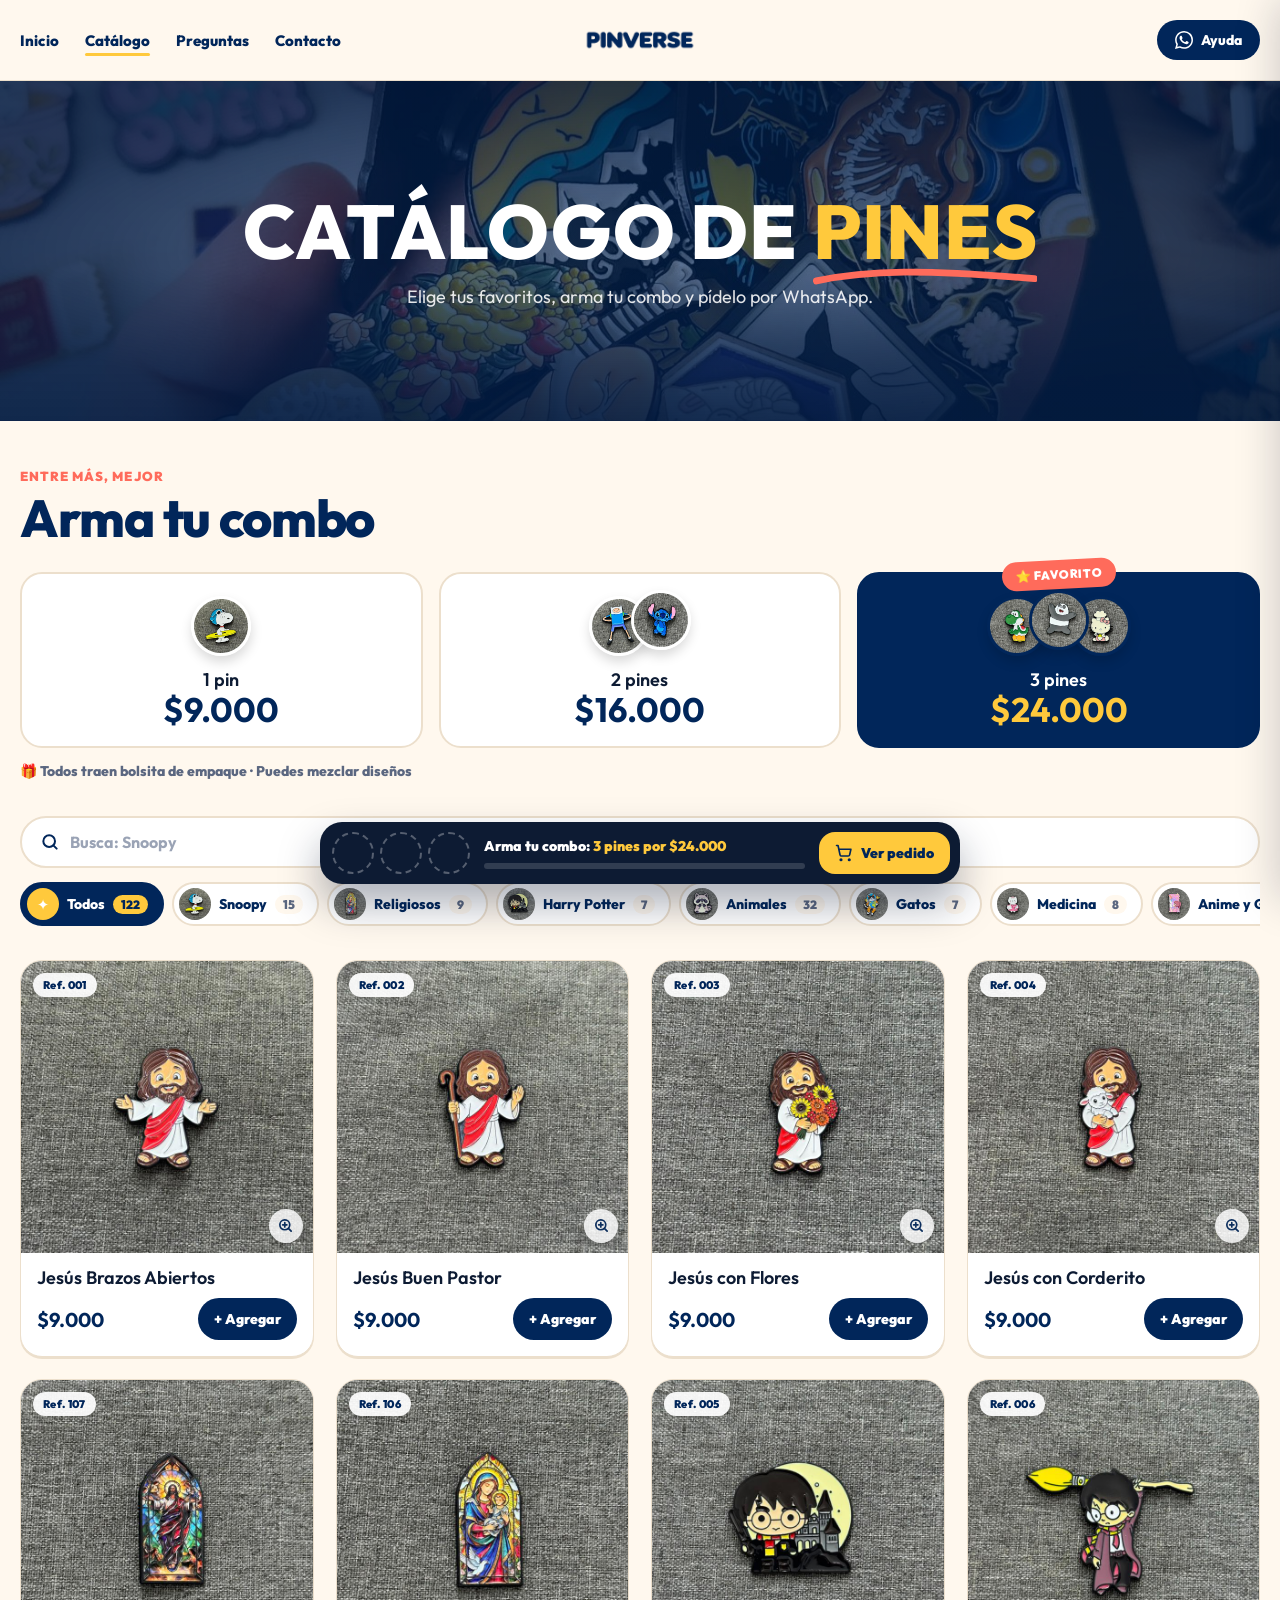
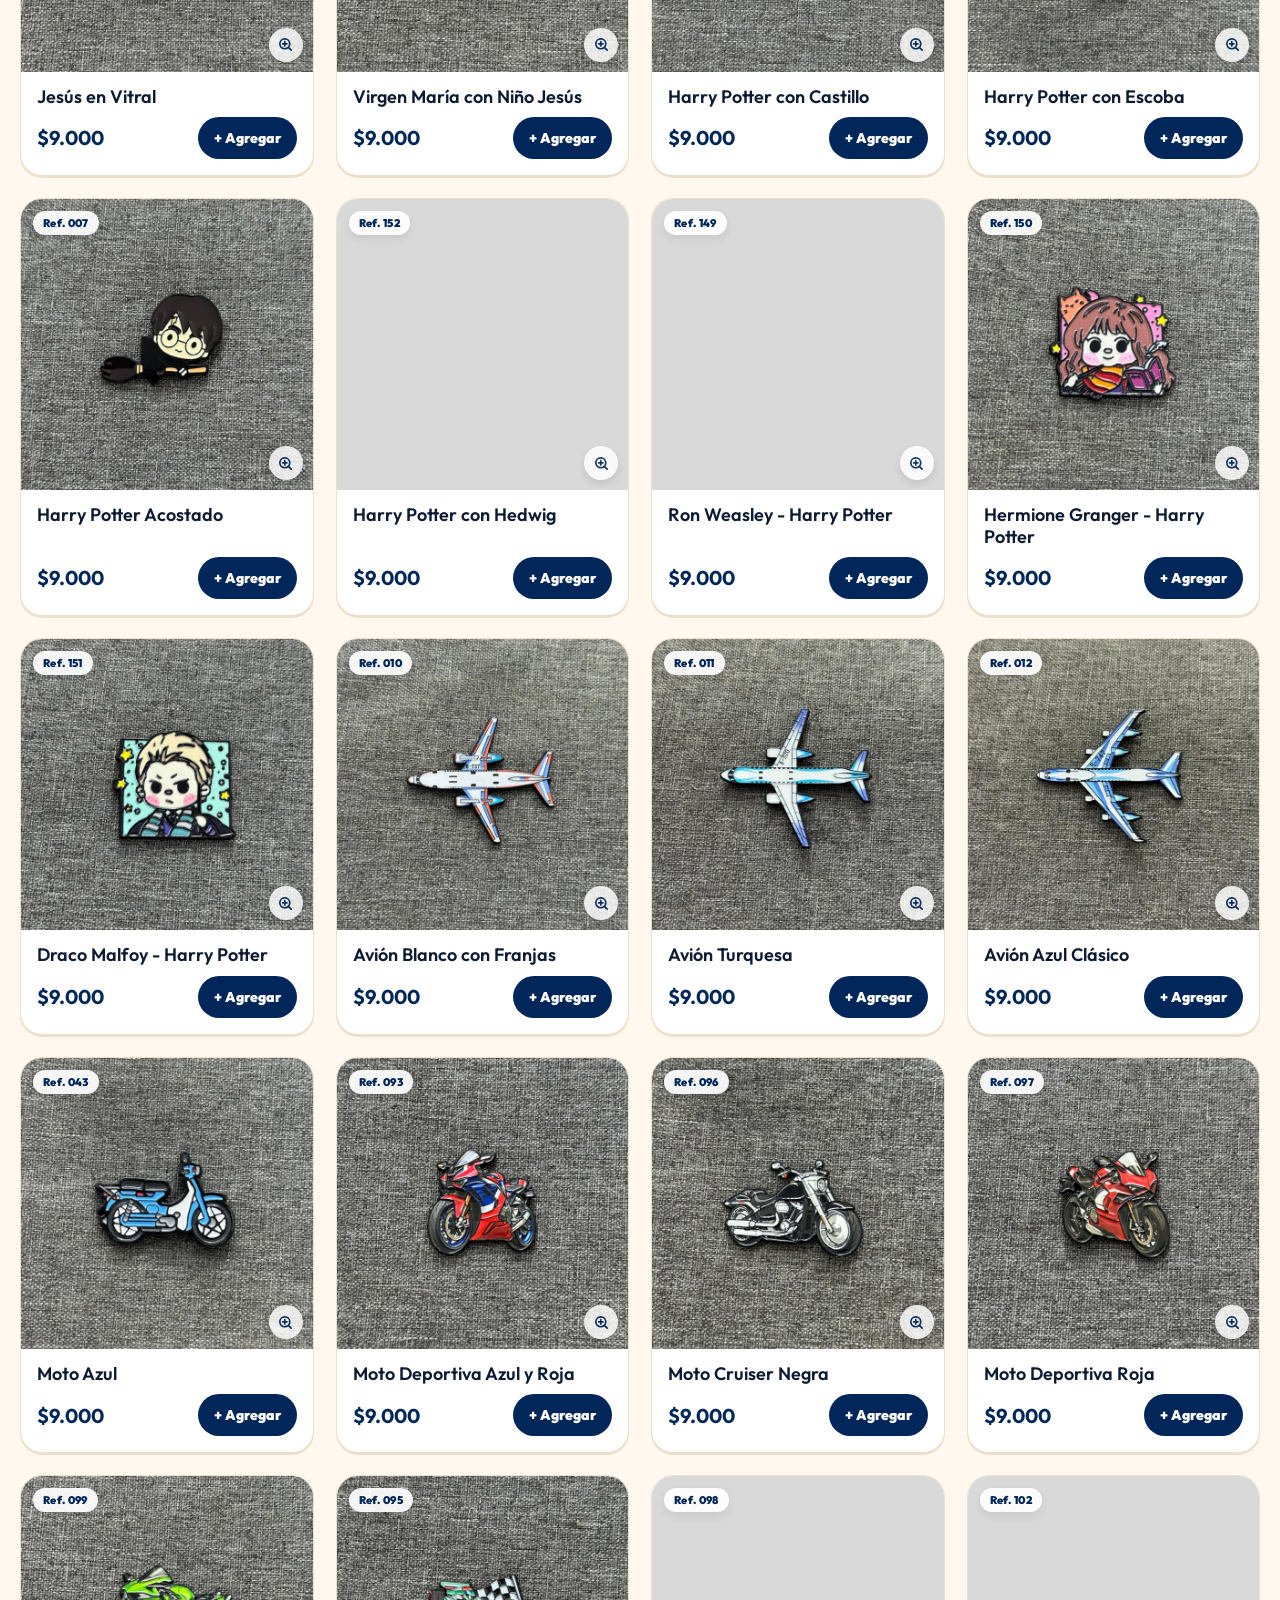
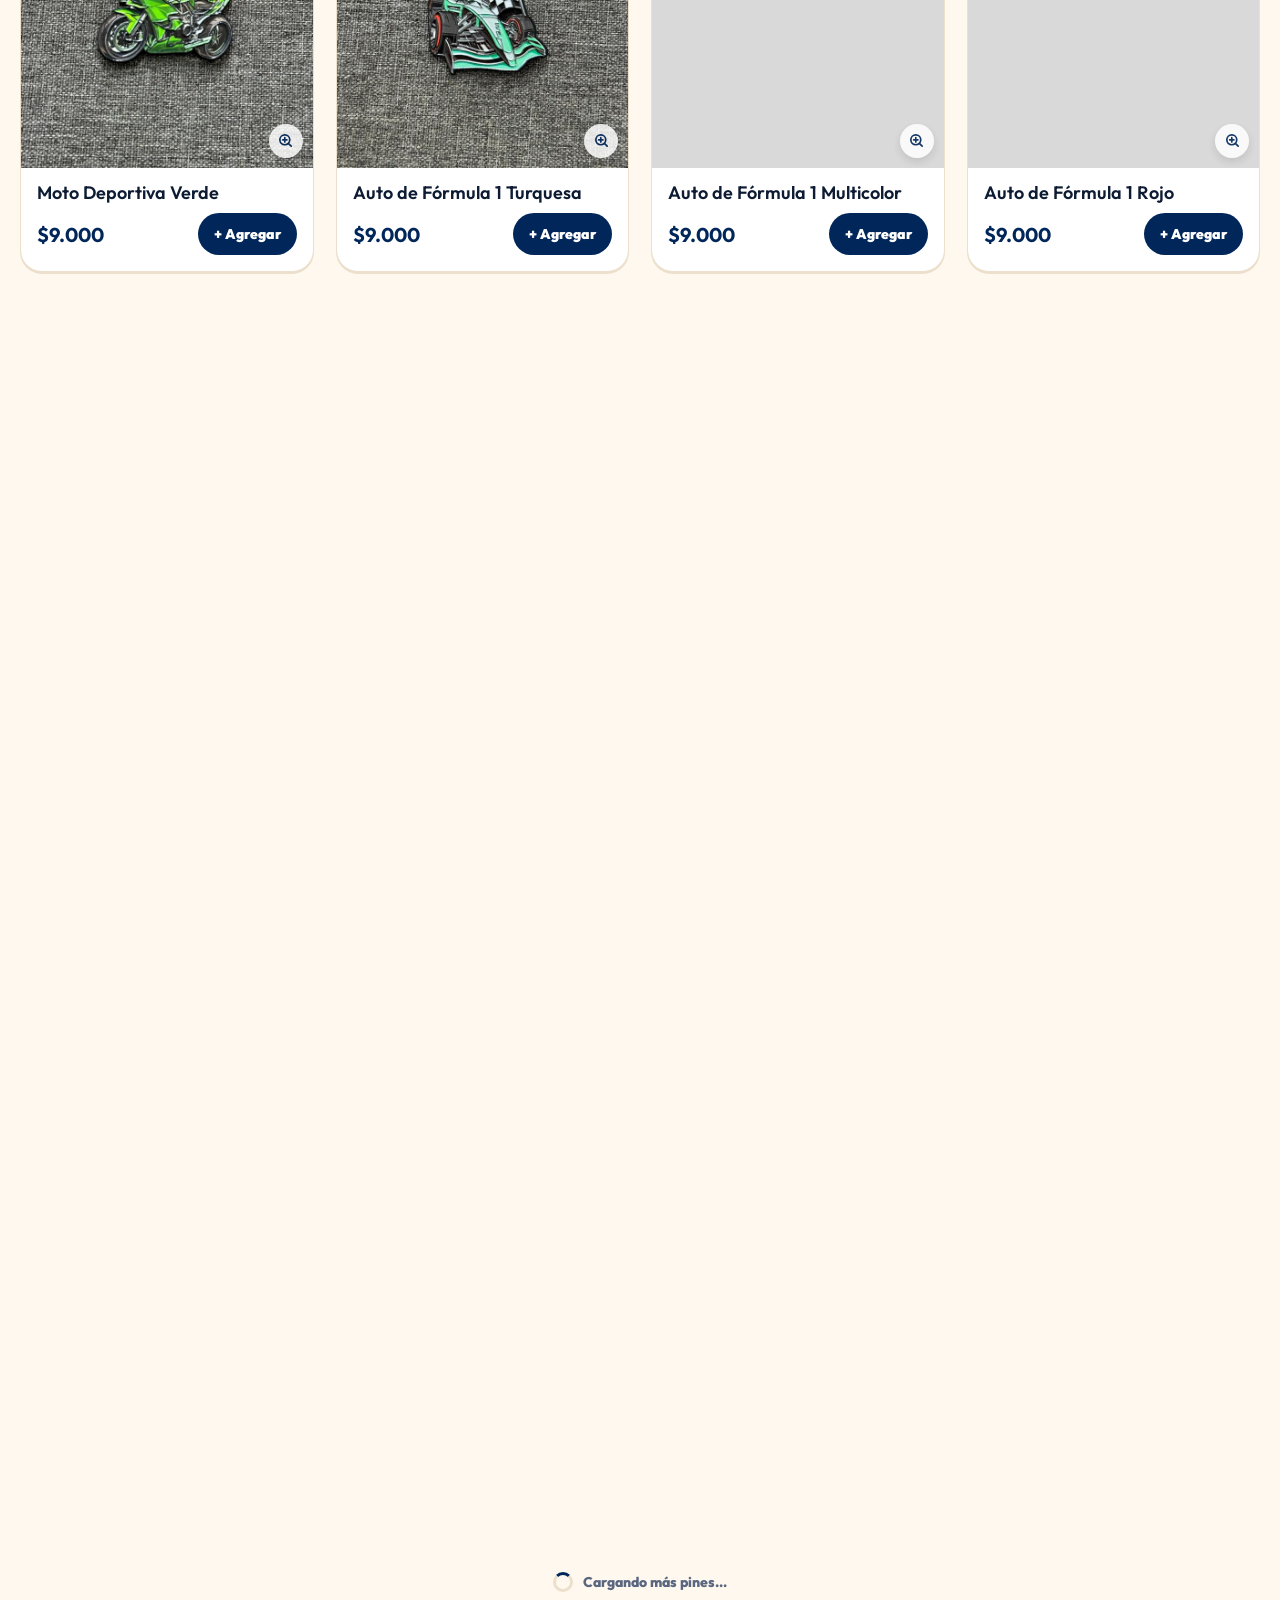
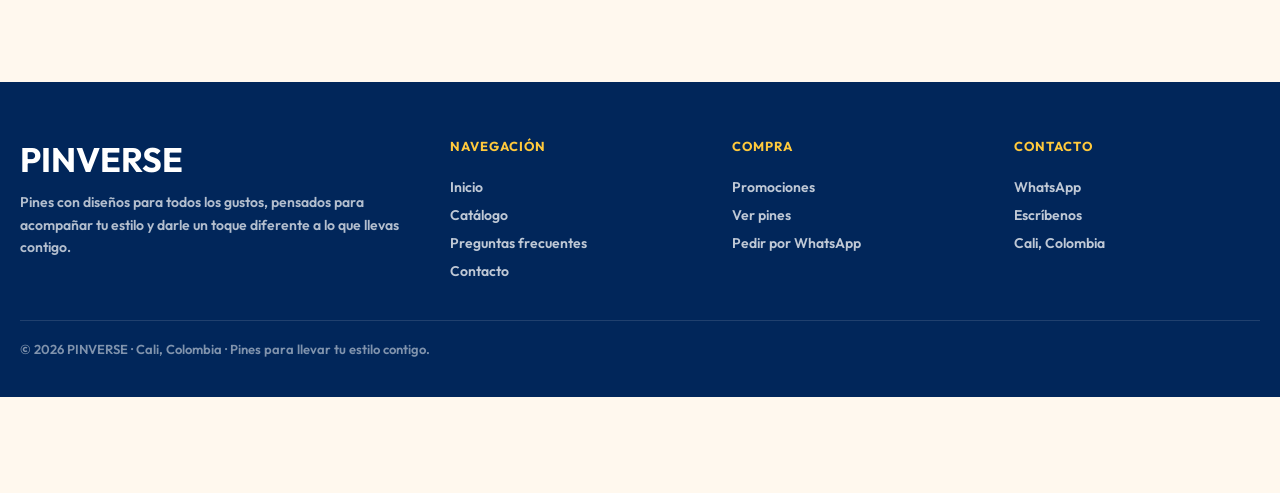
==== commit f2d186f7: "Se retira el Burbuja con Gafas de Taller y se corre la numeración - Los pines 137-153 pasan a 136-15" ====
--- a/catalogo/index.html
+++ b/catalogo/index.html
@@ -750,7 +750,7 @@
     </div>
   </div>
 
-  <script src="../recursos/productos.js"></script>
+  <script src="../recursos/productos.js?v=2026-10-12a"></script>
   <script>
     /*
       Lista de respaldo. Si recursos/productos.js tiene el enlace de Google Sheets,
@@ -767,10 +767,10 @@
 { id: 5, foto: '../imagenes/pin5.jpeg', nombre: 'Pin Harry Potter con Castillo', referencia: '005', precio: 9000, estado: 'disponible', categorias: 'harry-potter,cine-series' },
 { id: 6, foto: '../imagenes/pin6.jpeg', nombre: 'Pin Harry Potter con Escoba', referencia: '006', precio: 9000, estado: 'disponible', categorias: 'harry-potter,cine-series' },
 { id: 7, foto: '../imagenes/pin7.jpeg', nombre: 'Pin Harry Potter Acostado', referencia: '007', precio: 9000, estado: 'disponible', categorias: 'harry-potter,cine-series' },
-{ id: 153, foto: '../imagenes/pin153.jpeg', nombre: 'Pin Harry Potter con Hedwig', referencia: '153', precio: 9000, estado: 'disponible', categorias: 'harry-potter,cine-series' },
-{ id: 150, foto: '../imagenes/pin150.jpeg', nombre: 'Pin Ron Weasley - Harry Potter', referencia: '150', precio: 9000, estado: 'disponible', categorias: 'harry-potter,cine-series' },
-{ id: 151, foto: '../imagenes/pin151.jpeg', nombre: 'Pin Hermione Granger - Harry Potter', referencia: '151', precio: 9000, estado: 'disponible', categorias: 'harry-potter,cine-series' },
-{ id: 152, foto: '../imagenes/pin152.jpeg', nombre: 'Pin Draco Malfoy - Harry Potter', referencia: '152', precio: 9000, estado: 'disponible', categorias: 'harry-potter,cine-series' },
+{ id: 152, foto: '../imagenes/pin152.jpeg', nombre: 'Pin Harry Potter con Hedwig', referencia: '152', precio: 9000, estado: 'disponible', categorias: 'harry-potter,cine-series' },
+{ id: 149, foto: '../imagenes/pin149.jpeg', nombre: 'Pin Ron Weasley - Harry Potter', referencia: '149', precio: 9000, estado: 'disponible', categorias: 'harry-potter,cine-series' },
+{ id: 150, foto: '../imagenes/pin150.jpeg', nombre: 'Pin Hermione Granger - Harry Potter', referencia: '150', precio: 9000, estado: 'disponible', categorias: 'harry-potter,cine-series' },
+{ id: 151, foto: '../imagenes/pin151.jpeg', nombre: 'Pin Draco Malfoy - Harry Potter', referencia: '151', precio: 9000, estado: 'disponible', categorias: 'harry-potter,cine-series' },
 
 { id: 10, foto: '../imagenes/pin10.jpeg', nombre: 'Pin Avión Blanco con Franjas', referencia: '010', precio: 9000, estado: 'disponible', categorias: 'vehiculos' },
 { id: 11, foto: '../imagenes/pin11.jpeg', nombre: 'Pin Avión Turquesa', referencia: '011', precio: 9000, estado: 'disponible', categorias: 'vehiculos' },
@@ -872,22 +872,21 @@
 { id: 130, foto: '../imagenes/pin130.jpeg', nombre: 'Pin Polar en el Refrigerador', referencia: '130', precio: 9000, estado: 'disponible', categorias: 'caricaturas,animales' },
 { id: 131, foto: '../imagenes/pin131.jpeg', nombre: 'Pin Panda con Teléfono Rosa', referencia: '131', precio: 9000, estado: 'disponible', categorias: 'caricaturas,animales' },
 
-{ id: 140, foto: '../imagenes/pin140.jpeg', nombre: 'Pin Chicas Superpoderosas', referencia: '140', precio: 9000, estado: 'disponible', categorias: 'caricaturas' },
-{ id: 147, foto: '../imagenes/pin147.jpeg', nombre: 'Pin Bellota - Las Chicas Superpoderosas', referencia: '147', precio: 9000, estado: 'disponible', categorias: 'caricaturas' },
-{ id: 148, foto: '../imagenes/pin148.jpeg', nombre: 'Pin Bombón - Las Chicas Superpoderosas', referencia: '148', precio: 9000, estado: 'disponible', categorias: 'caricaturas' },
-{ id: 149, foto: '../imagenes/pin149.jpeg', nombre: 'Pin Burbuja - Las Chicas Superpoderosas', referencia: '149', precio: 9000, estado: 'disponible', categorias: 'caricaturas' },
+{ id: 139, foto: '../imagenes/pin139.jpeg', nombre: 'Pin Chicas Superpoderosas', referencia: '139', precio: 9000, estado: 'disponible', categorias: 'caricaturas' },
+{ id: 146, foto: '../imagenes/pin146.jpeg', nombre: 'Pin Bellota - Las Chicas Superpoderosas', referencia: '146', precio: 9000, estado: 'disponible', categorias: 'caricaturas' },
+{ id: 147, foto: '../imagenes/pin147.jpeg', nombre: 'Pin Bombón - Las Chicas Superpoderosas', referencia: '147', precio: 9000, estado: 'disponible', categorias: 'caricaturas' },
+{ id: 148, foto: '../imagenes/pin148.jpeg', nombre: 'Pin Burbuja - Las Chicas Superpoderosas', referencia: '148', precio: 9000, estado: 'disponible', categorias: 'caricaturas' },
 { id: 133, foto: '../imagenes/pin133.jpeg', nombre: 'Pin Bellota Surf', referencia: '133', precio: 9000, estado: 'disponible', categorias: 'caricaturas,deportes' },
 { id: 134, foto: '../imagenes/pin134.jpeg', nombre: 'Pin Bombón Surf', referencia: '134', precio: 9000, estado: 'disponible', categorias: 'caricaturas,deportes' },
 { id: 135, foto: '../imagenes/pin135.jpeg', nombre: 'Pin Burbuja Surf', referencia: '135', precio: 9000, estado: 'disponible', categorias: 'caricaturas,deportes' },
-{ id: 137, foto: '../imagenes/pin137.jpeg', nombre: 'Pin Bombón Tenista', referencia: '137', precio: 9000, estado: 'disponible', categorias: 'caricaturas,deportes' },
-{ id: 138, foto: '../imagenes/pin138.jpeg', nombre: 'Pin Burbuja Tenista', referencia: '138', precio: 9000, estado: 'disponible', categorias: 'caricaturas,deportes' },
-{ id: 143, foto: '../imagenes/pin143.jpeg', nombre: 'Pin Bellota Tenista', referencia: '143', precio: 9000, estado: 'disponible', categorias: 'caricaturas,deportes' },
-{ id: 139, foto: '../imagenes/pin139.jpeg', nombre: 'Pin Bellota Rezando', referencia: '139', precio: 9000, estado: 'disponible', categorias: 'caricaturas,religiosos' },
-{ id: 141, foto: '../imagenes/pin141.jpeg', nombre: 'Pin Burbuja Rezando', referencia: '141', precio: 9000, estado: 'disponible', categorias: 'caricaturas,religiosos' },
-{ id: 142, foto: '../imagenes/pin142.jpeg', nombre: 'Pin Bombón Rezando', referencia: '142', precio: 9000, estado: 'disponible', categorias: 'caricaturas,religiosos' },
-{ id: 136, foto: '../imagenes/pin136.jpeg', nombre: 'Pin Burbuja con Gafas de Taller', referencia: '136', precio: 9000, estado: 'disponible', categorias: 'caricaturas' },
+{ id: 136, foto: '../imagenes/pin136.jpeg', nombre: 'Pin Bombón Tenista', referencia: '136', precio: 9000, estado: 'disponible', categorias: 'caricaturas,deportes' },
+{ id: 137, foto: '../imagenes/pin137.jpeg', nombre: 'Pin Burbuja Tenista', referencia: '137', precio: 9000, estado: 'disponible', categorias: 'caricaturas,deportes' },
+{ id: 142, foto: '../imagenes/pin142.jpeg', nombre: 'Pin Bellota Tenista', referencia: '142', precio: 9000, estado: 'disponible', categorias: 'caricaturas,deportes' },
+{ id: 138, foto: '../imagenes/pin138.jpeg', nombre: 'Pin Bellota Rezando', referencia: '138', precio: 9000, estado: 'disponible', categorias: 'caricaturas,religiosos' },
+{ id: 140, foto: '../imagenes/pin140.jpeg', nombre: 'Pin Burbuja Rezando', referencia: '140', precio: 9000, estado: 'disponible', categorias: 'caricaturas,religiosos' },
+{ id: 141, foto: '../imagenes/pin141.jpeg', nombre: 'Pin Bombón Rezando', referencia: '141', precio: 9000, estado: 'disponible', categorias: 'caricaturas,religiosos' },
 { id: 132, foto: '../imagenes/pin132.jpeg', nombre: 'Pin Bellota como Luigi', referencia: '132', precio: 9000, estado: 'disponible', categorias: 'caricaturas,videojuegos' },
-{ id: 144, foto: '../imagenes/pin144.jpeg', nombre: 'Pin Bombón como Mario', referencia: '144', precio: 9000, estado: 'disponible', categorias: 'caricaturas,videojuegos' },
+{ id: 143, foto: '../imagenes/pin143.jpeg', nombre: 'Pin Bombón como Mario', referencia: '143', precio: 9000, estado: 'disponible', categorias: 'caricaturas,videojuegos' },
 
 { id: 64, foto: '../imagenes/pin64.jpeg', nombre: 'Pin Hello Kitty Chef', referencia: '064', precio: 9000, estado: 'disponible', categorias: 'sanrio,caricaturas' },
 { id: 78, foto: '../imagenes/pin78.jpeg', nombre: 'Pin Hello Kitty Lazo Rosa', referencia: '078', precio: 9000, estado: 'disponible', categorias: 'sanrio,caricaturas' },
@@ -909,8 +908,8 @@
 
 { id: 114, foto: '../imagenes/pin114.jpeg', nombre: 'Pin Bowser Sentado', referencia: '114', precio: 9000, estado: 'disponible', categorias: 'videojuegos' },
 
-{ id: 145, foto: '../imagenes/pin145.jpeg', nombre: 'Pin Watergirl - Fireboy & Watergirl', referencia: '145', precio: 9000, estado: 'disponible', categorias: 'caricaturas,videojuegos' },
-{ id: 146, foto: '../imagenes/pin146.jpeg', nombre: 'Pin Fireboy - Fireboy & Watergirl', referencia: '146', precio: 9000, estado: 'disponible', categorias: 'caricaturas,videojuegos' },
+{ id: 144, foto: '../imagenes/pin144.jpeg', nombre: 'Pin Watergirl - Fireboy & Watergirl', referencia: '144', precio: 9000, estado: 'disponible', categorias: 'caricaturas,videojuegos' },
+{ id: 145, foto: '../imagenes/pin145.jpeg', nombre: 'Pin Fireboy - Fireboy & Watergirl', referencia: '145', precio: 9000, estado: 'disponible', categorias: 'caricaturas,videojuegos' },
     ];
 
     const INITIAL_VISIBLE = 12;
@@ -930,7 +929,7 @@
       57:'nuevo', 58:'nuevo',
       119:'nuevo', 120:'nuevo',
       128:'nuevo', 132:'nuevo', 121:'nuevo', 18:'nuevo',
-      45:'nuevo', 140:'nuevo', 110:'nuevo', 104:'nuevo',
+      45:'nuevo', 139:'nuevo', 110:'nuevo', 104:'nuevo',
     };
     const ETIQUETA_TEXTO = { 'nuevo':'Nuevo', 'mas-vendido':'🔥 Más vendido' };
 
@@ -944,7 +943,7 @@
     const CATEGORY_IMAGES = {
       snoopy:23, religiosos:106, 'harry-potter':5, animales:124, gatos:19, medicina:87,
       anime:109, videojuegos:113, vehiculos:95, deportes:45, marvel:70, sanrio:64,
-      'cine-series':65, caricaturas:140, musica:17, halloween:16, amor:22
+      'cine-series':65, caricaturas:139, musica:17, halloween:16, amor:22
     };
 
     const reduceMotion = window.matchMedia('(prefers-reduced-motion: reduce)').matches;
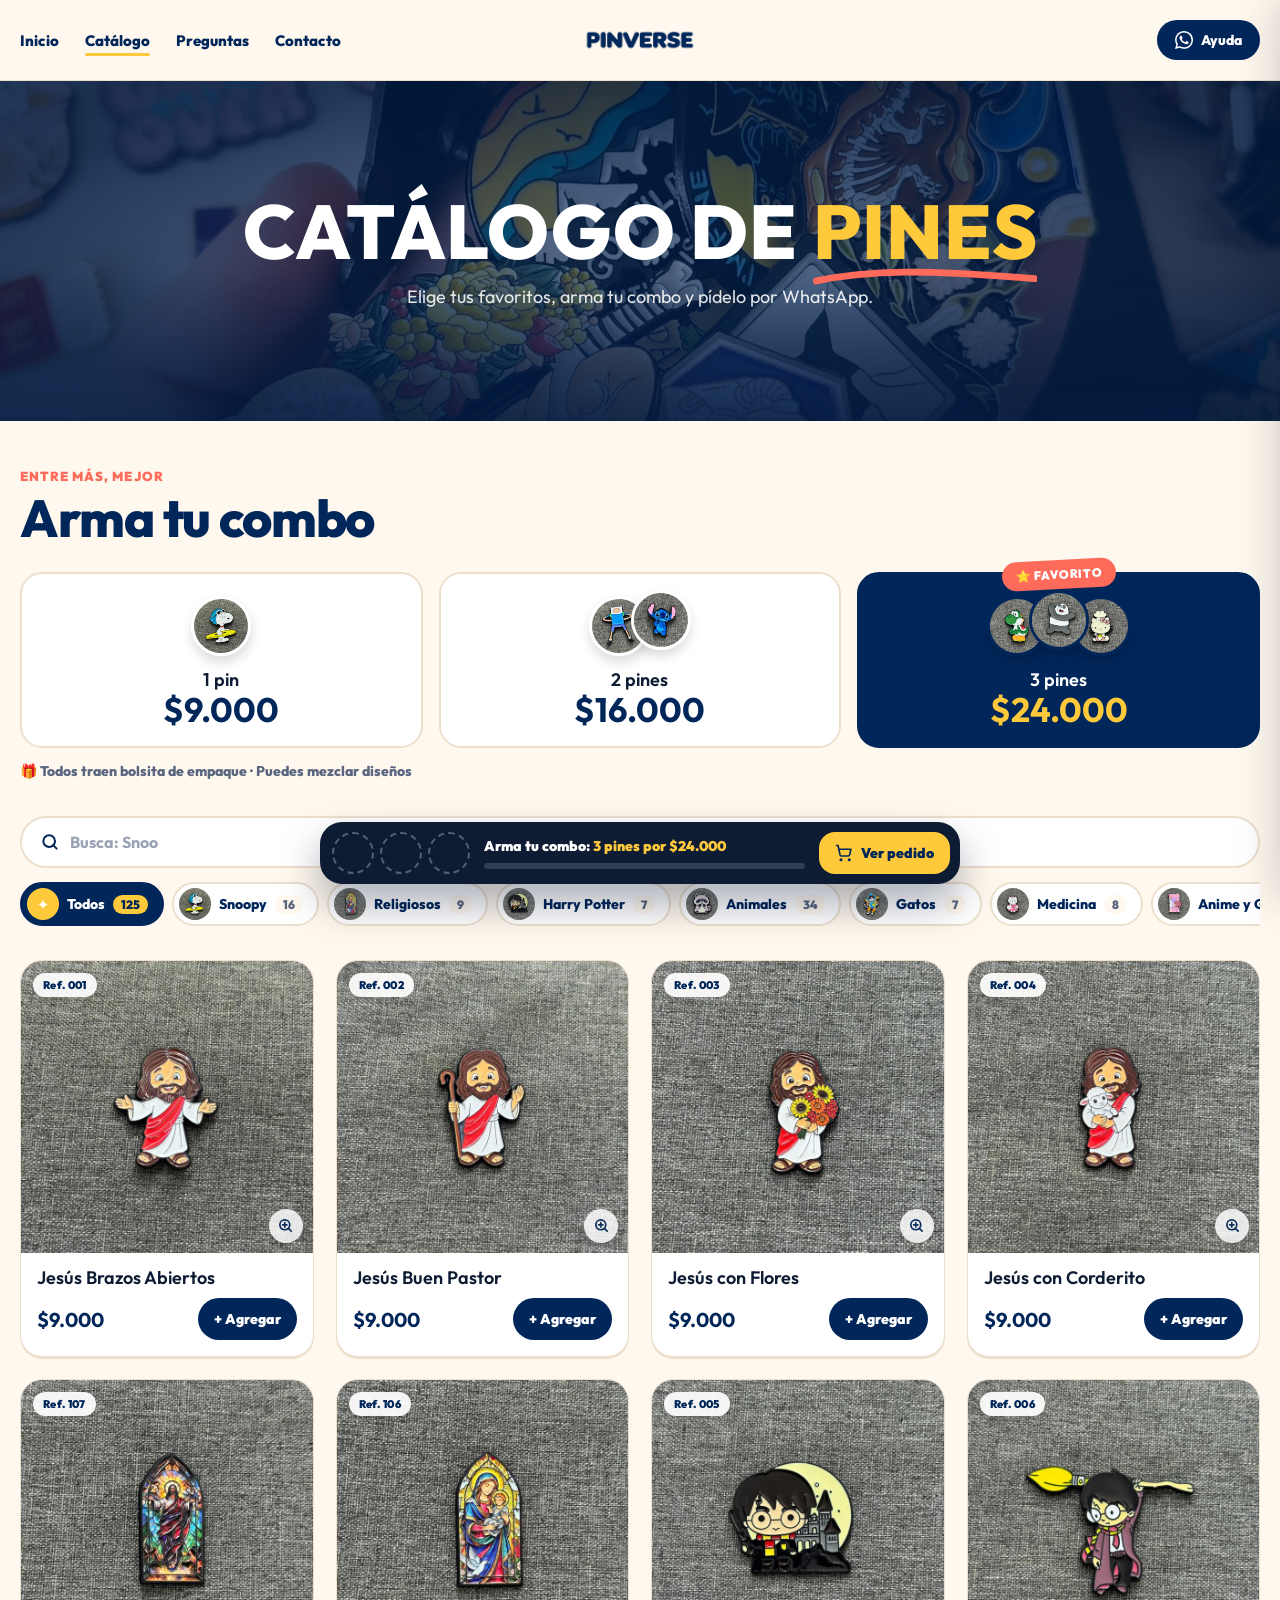
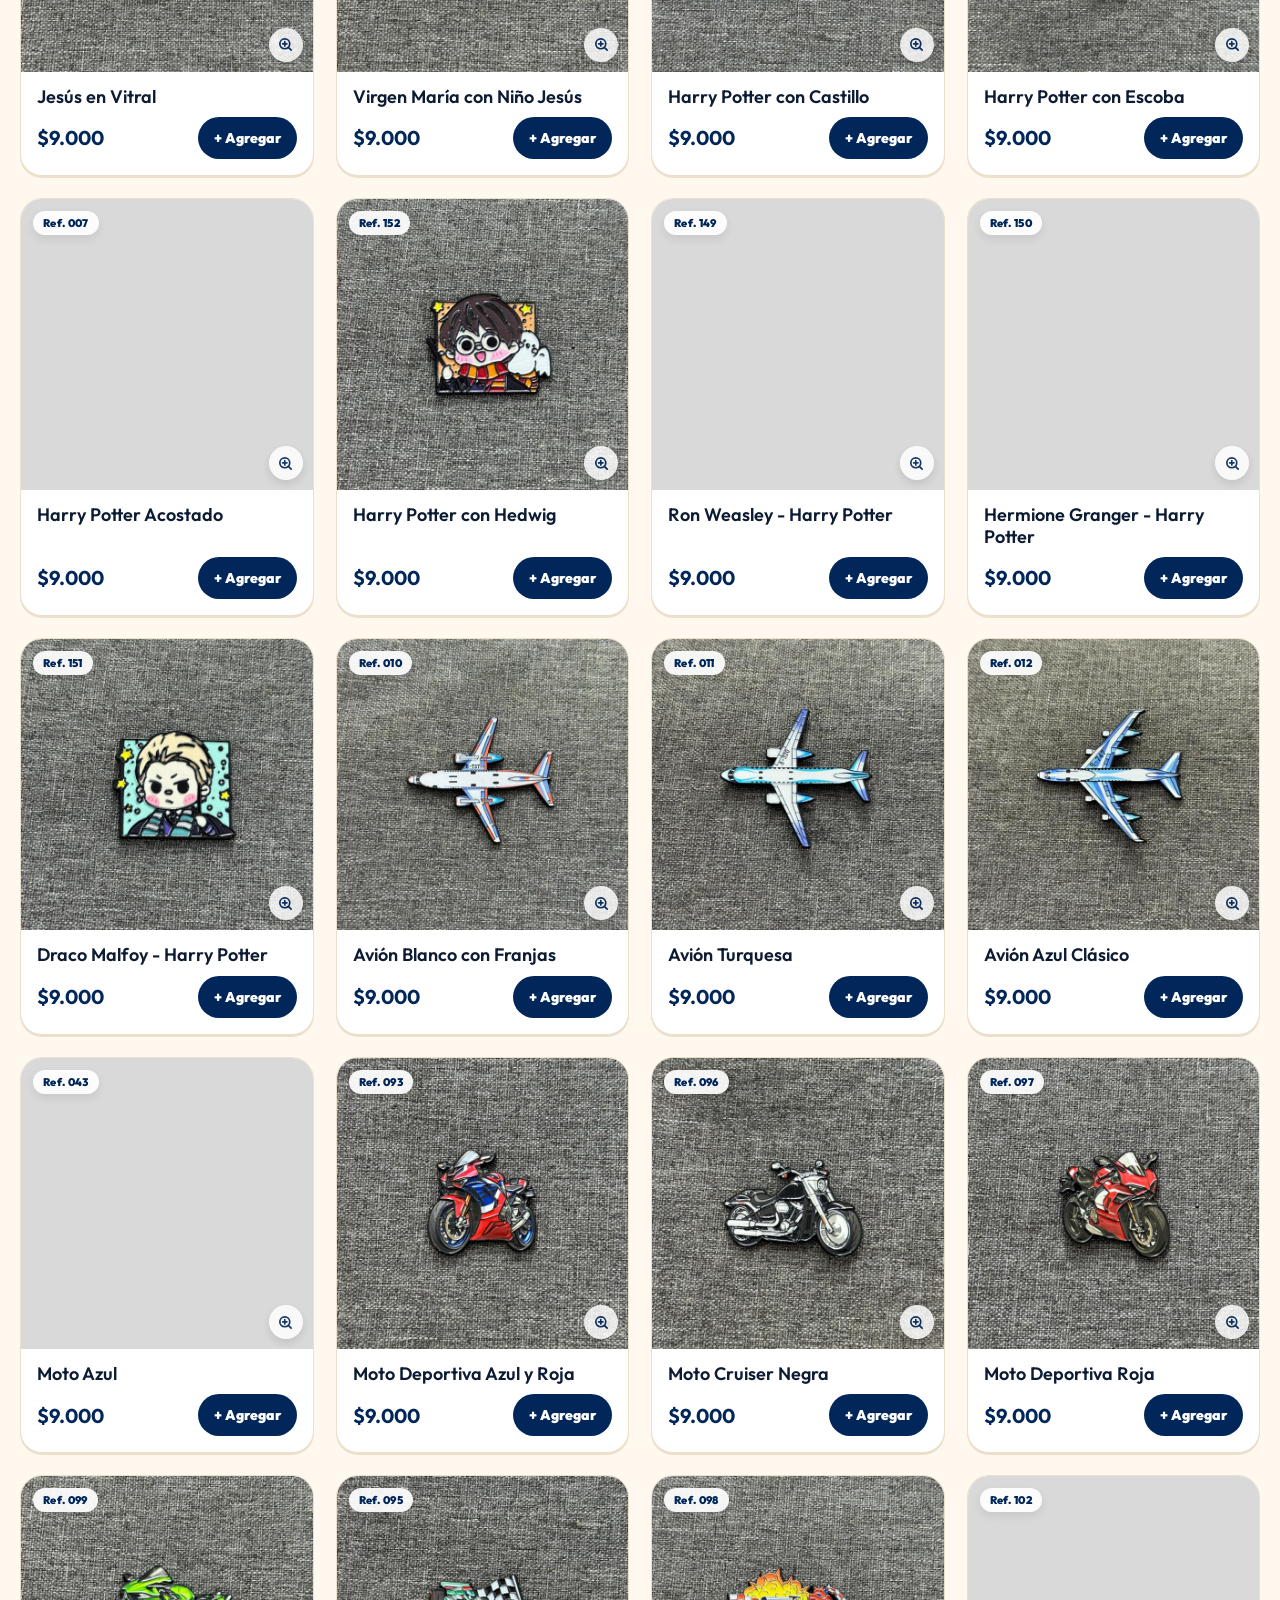
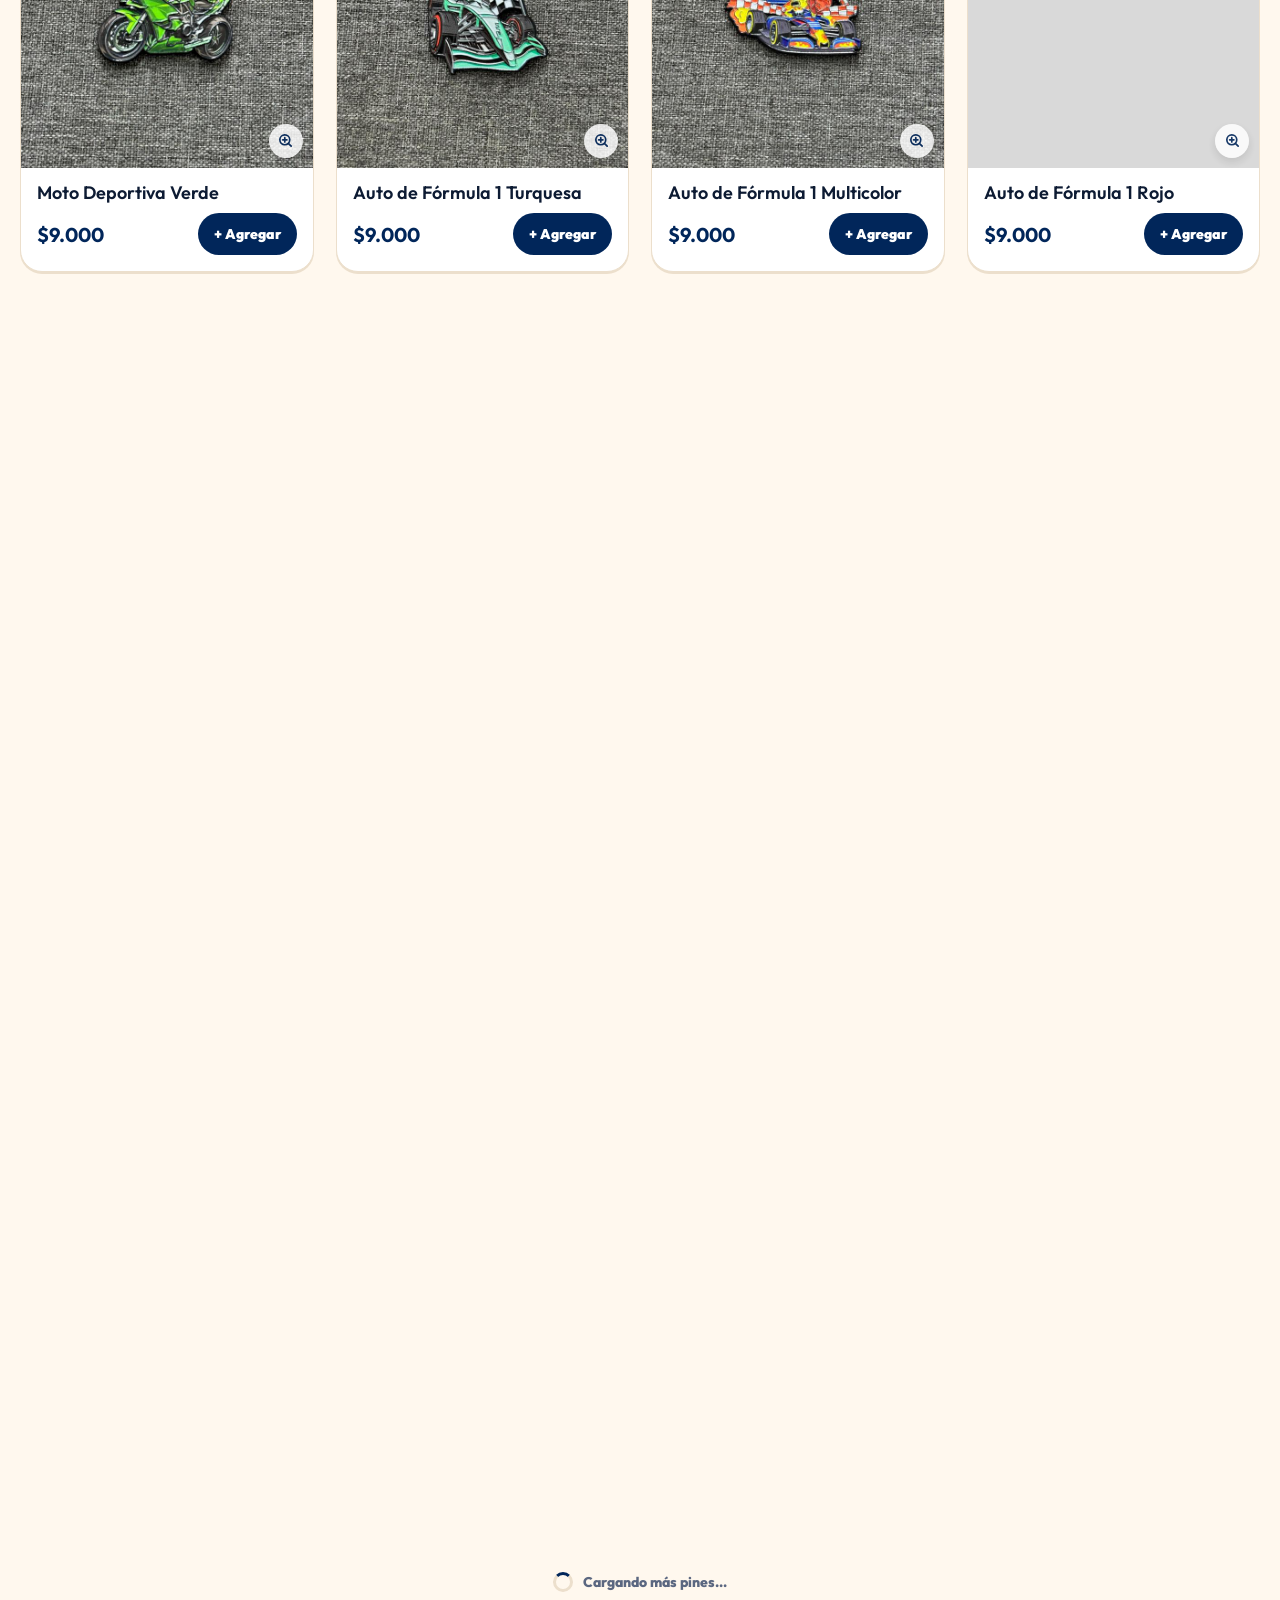
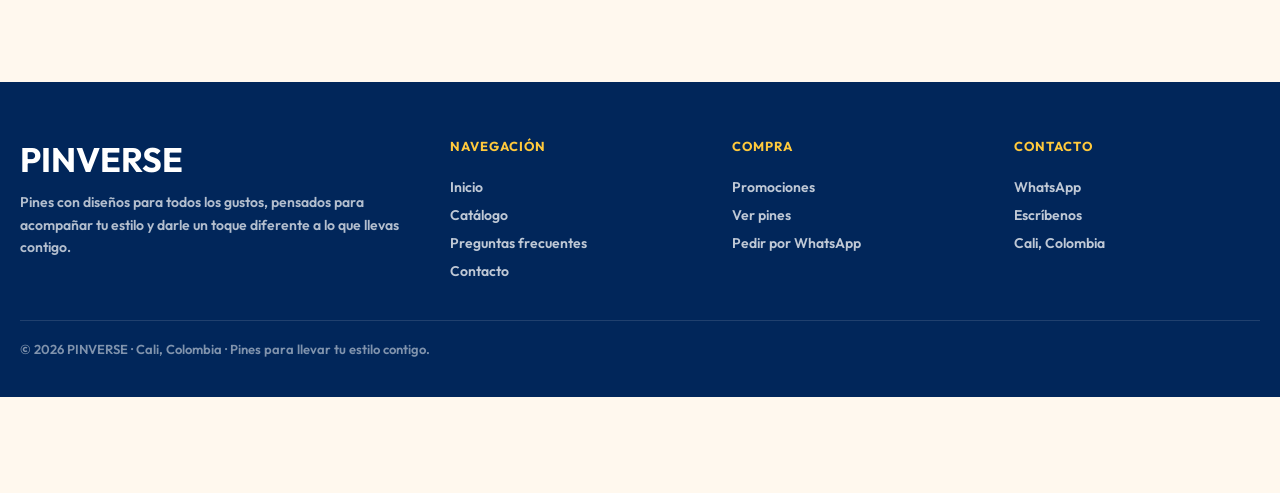
==== commit a1a00d1b: "Nuevos: Snoopy Hamburguesa (153), Perry con Sombrero (154) y Perro Salchicha Cupido (155) Cada uno j" ====
--- a/catalogo/index.html
+++ b/catalogo/index.html
@@ -824,6 +824,7 @@
 { id: 42, foto: '../imagenes/pin42.jpeg', nombre: 'Pin Snoopy Clásico', referencia: '042', precio: 9000, estado: 'disponible', categorias: 'snoopy,caricaturas' },
 { id: 119, foto: '../imagenes/pin119.jpeg', nombre: 'Pin Snoopy Disfraz de Dinosaurio', referencia: '119', precio: 9000, estado: 'disponible', categorias: 'snoopy,caricaturas' },
 { id: 120, foto: '../imagenes/pin120.jpeg', nombre: 'Pin Snoopy con Corazón', referencia: '120', precio: 9000, estado: 'disponible', categorias: 'snoopy,caricaturas,amor' },
+{ id: 153, foto: '../imagenes/pin153.jpeg', nombre: 'Pin Snoopy Hamburguesa', referencia: '153', precio: 9000, estado: 'disponible', categorias: 'snoopy,caricaturas' },
 
 { id: 45, foto: '../imagenes/pin45.jpeg', nombre: 'Pin Escudo Atlético Nacional', referencia: '045', precio: 9000, estado: 'disponible', categorias: 'deportes' },
 
@@ -842,6 +843,7 @@
 { id: 77, foto: '../imagenes/pin77.jpeg', nombre: 'Pin Conejo con Zanahoria', referencia: '077', precio: 9000, estado: 'disponible', categorias: 'animales' },
 
 { id: 69, foto: '../imagenes/pin69.jpeg', nombre: 'Pin Koala Café', referencia: '069', precio: 9000, estado: 'disponible', categorias: 'animales' },
+{ id: 155, foto: '../imagenes/pin155.jpeg', nombre: 'Pin Perro Salchicha Cupido', referencia: '155', precio: 9000, estado: 'disponible', categorias: 'animales,amor' },
 
 { id: 50, foto: '../imagenes/pin50.jpeg', nombre: 'Pin Luffy Sonriendo', referencia: '050', precio: 9000, estado: 'disponible', categorias: 'anime' },
 { id: 51, foto: '../imagenes/pin51.jpeg', nombre: 'Pin Luffy Saludando', referencia: '051', precio: 9000, estado: 'disponible', categorias: 'anime' },
@@ -871,6 +873,7 @@
 { id: 129, foto: '../imagenes/pin129.jpeg', nombre: 'Pin Grizzly con Dona', referencia: '129', precio: 9000, estado: 'disponible', categorias: 'caricaturas,animales' },
 { id: 130, foto: '../imagenes/pin130.jpeg', nombre: 'Pin Polar en el Refrigerador', referencia: '130', precio: 9000, estado: 'disponible', categorias: 'caricaturas,animales' },
 { id: 131, foto: '../imagenes/pin131.jpeg', nombre: 'Pin Panda con Teléfono Rosa', referencia: '131', precio: 9000, estado: 'disponible', categorias: 'caricaturas,animales' },
+{ id: 154, foto: '../imagenes/pin154.jpeg', nombre: 'Pin Perry el Ornitorrinco con Sombrero', referencia: '154', precio: 9000, estado: 'disponible', categorias: 'caricaturas,animales' },
 
 { id: 139, foto: '../imagenes/pin139.jpeg', nombre: 'Pin Chicas Superpoderosas', referencia: '139', precio: 9000, estado: 'disponible', categorias: 'caricaturas' },
 { id: 146, foto: '../imagenes/pin146.jpeg', nombre: 'Pin Bellota - Las Chicas Superpoderosas', referencia: '146', precio: 9000, estado: 'disponible', categorias: 'caricaturas' },
@@ -926,6 +929,7 @@
       'nuevo' → "Nuevo"   ·   'mas-vendido' → "🔥 Más vendido"
     */
     let ETIQUETAS = {
+      153:'nuevo', 154:'nuevo', 155:'nuevo',
       57:'nuevo', 58:'nuevo',
       119:'nuevo', 120:'nuevo',
       128:'nuevo', 132:'nuevo', 121:'nuevo', 18:'nuevo',
